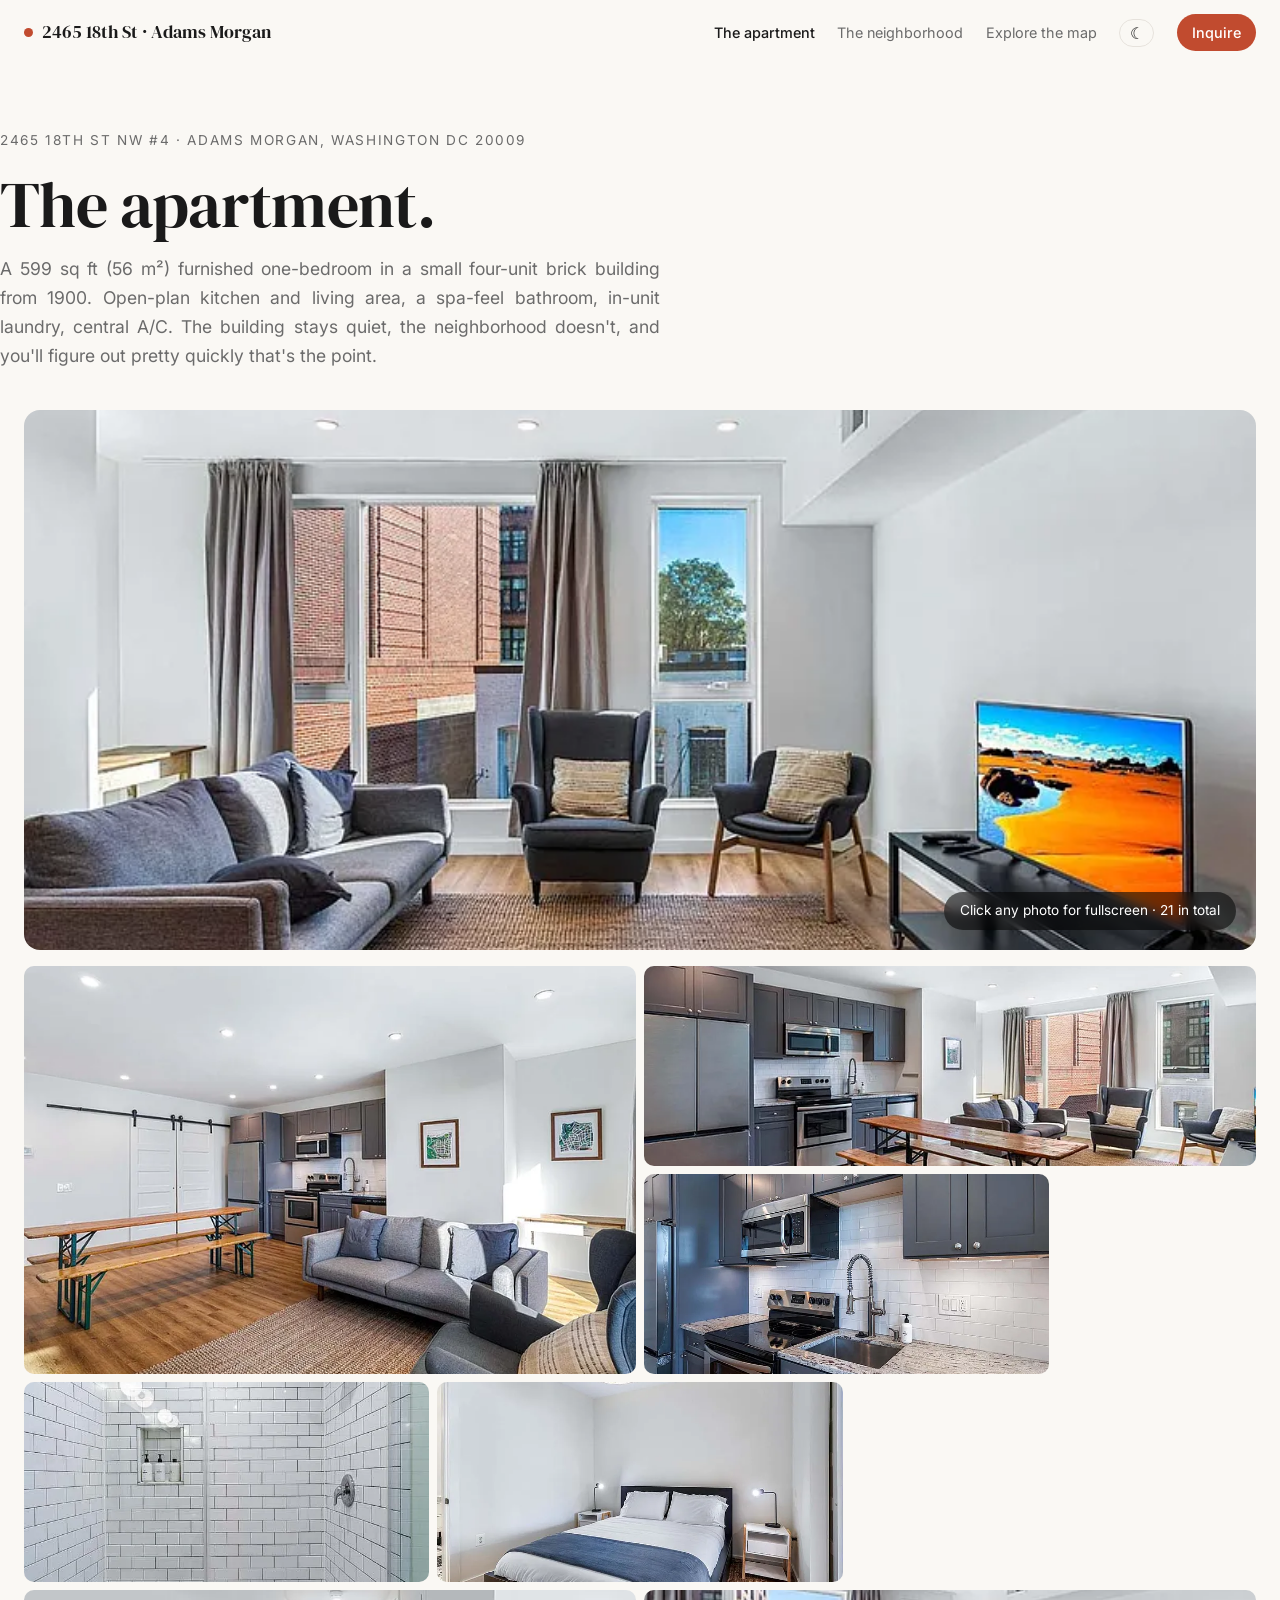
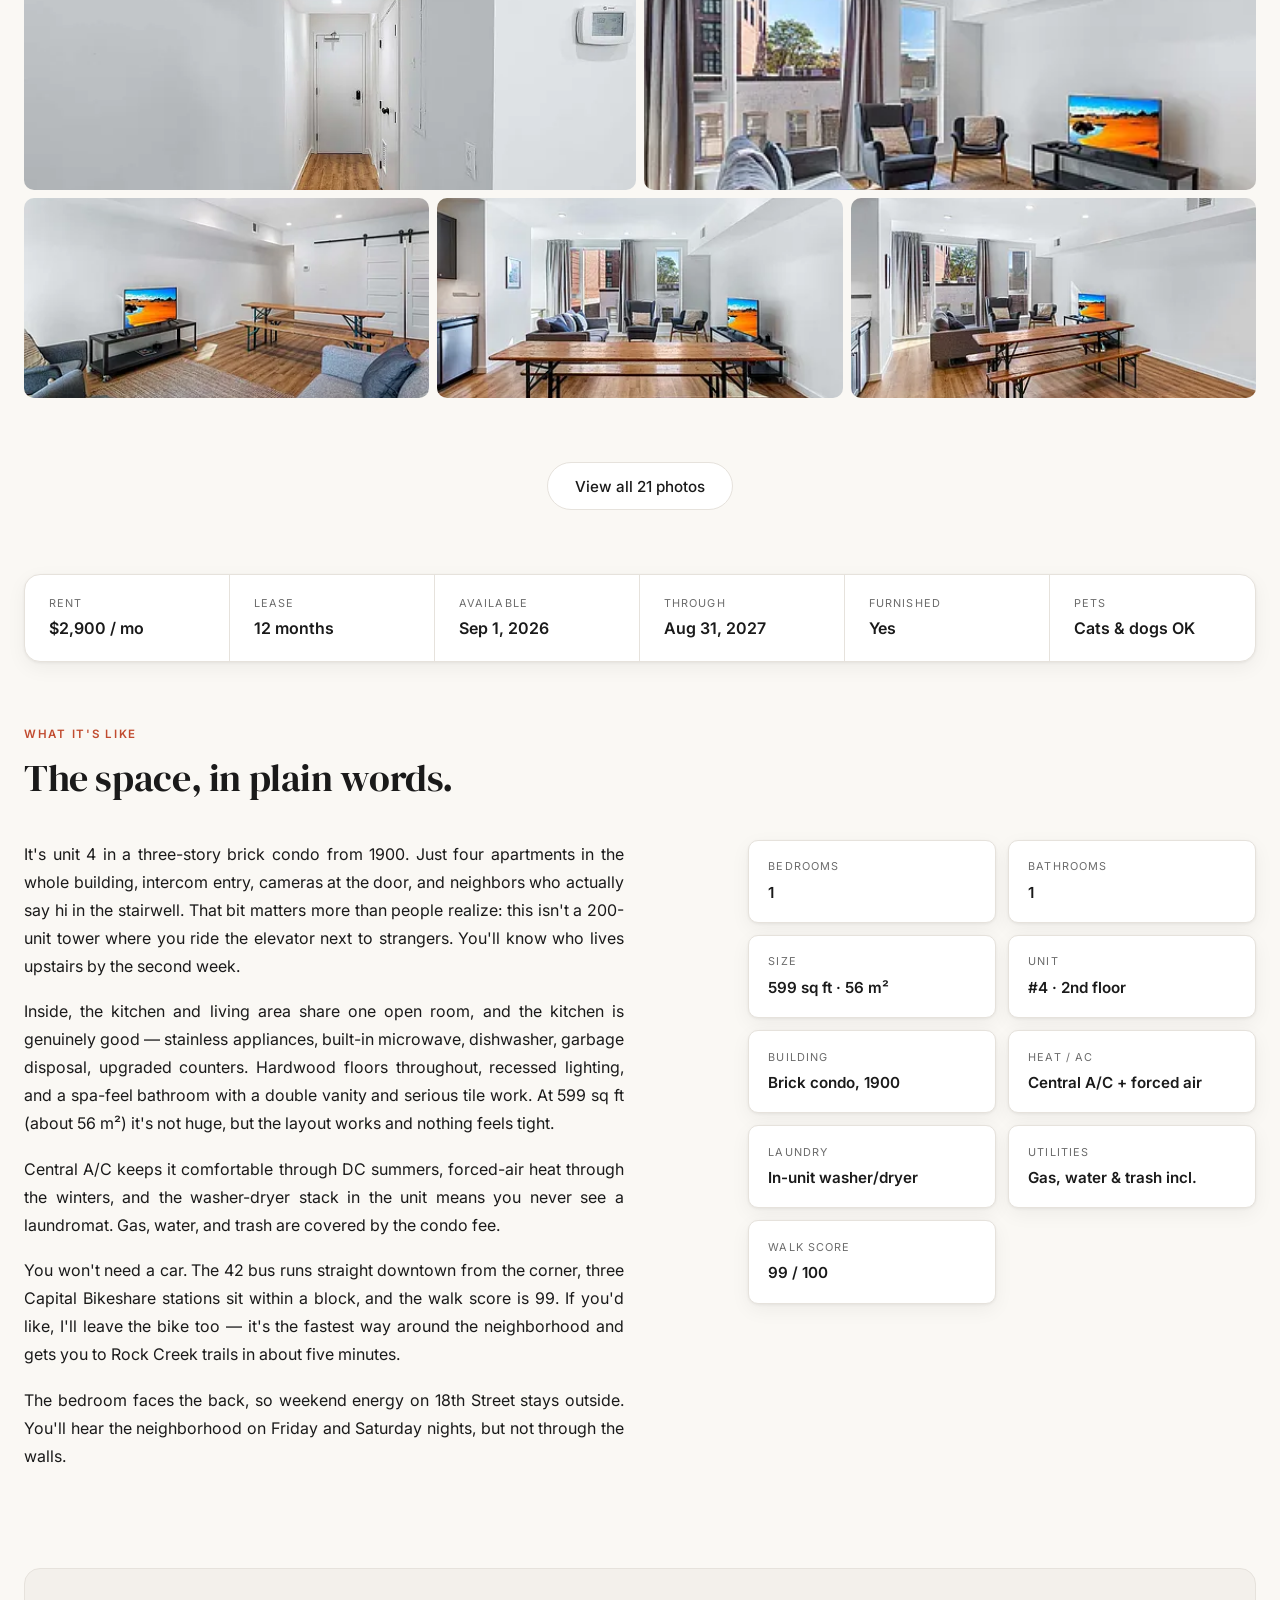
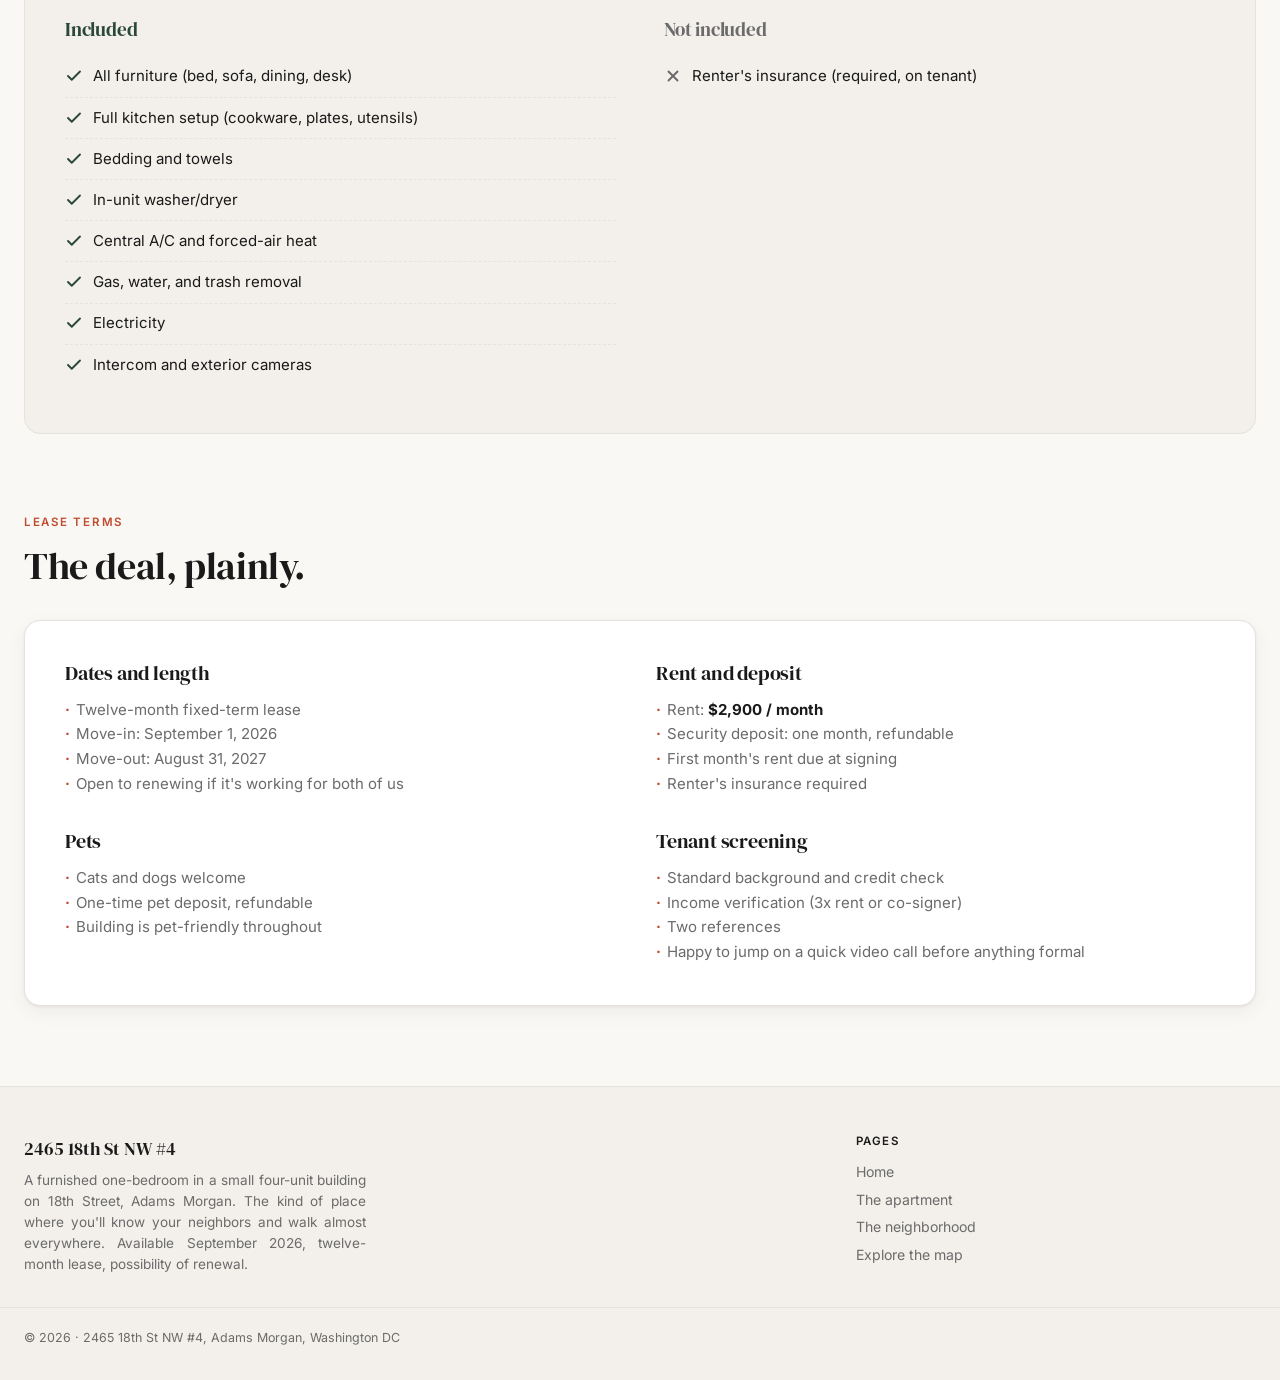
==== apartment.html @ c311c0af "update gent" ====
<!DOCTYPE html>
<html lang="en" data-theme="light">
<head>
<meta charset="utf-8" />
<meta name="viewport" content="width=device-width, initial-scale=1" />
<title>The apartment · 2465 18th St NW #4 · Adams Morgan</title>
<meta name="description" content="Furnished one-bedroom in a small four-unit building from 1900 in Adams Morgan, DC. 599 sq ft, central A/C, in-unit washer/dryer, cats and dogs OK. Available September 2026." />

<meta property="og:title" content="The apartment · 2465 18th St NW #4" />
<meta property="og:description" content="A furnished one-bedroom in a small four-unit building. The kind of place where you'll know your neighbors." />
<meta property="og:type" content="website" />
<meta property="og:image" content="Images/12571b062bb1b039ca33b65e3913a3fb-cc_ft_768.webp" />

<link rel="icon" type="image/svg+xml" href="data:image/svg+xml,%3Csvg xmlns='http://www.w3.org/2000/svg' viewBox='0 0 32 32'%3E%3Crect width='32' height='32' rx='6' fill='%23c14b2f'/%3E%3Ctext x='16' y='23' font-size='13' font-weight='700' fill='white' text-anchor='middle' font-family='Georgia%2C serif'%3E18%3C/text%3E%3C/svg%3E" />

<script>(function(){const t=localStorage.getItem('theme')||'light';document.documentElement.setAttribute('data-theme',t);})();</script>

<link rel="preconnect" href="https://fonts.googleapis.com" />
<link rel="preconnect" href="https://fonts.gstatic.com" crossorigin />
<link rel="stylesheet" href="https://fonts.googleapis.com/css2?family=DM+Serif+Display:ital@0;1&family=Inter:wght@400;500;600&display=swap" />
<link rel="stylesheet" href="assets/styles.css" />

<style>
.page-hero { padding: 4rem 0 2.5rem; }
.page-hero h1 { max-width: 18ch; margin-bottom: 1rem; }
.page-hero .meta { color: var(--muted); font-size: .85rem; text-transform: uppercase; letter-spacing: .12em; margin-bottom: 1.25rem; }

/* Big primary photo */
.hero-photo {
  position: relative; height: clamp(380px, 60vh, 640px);
  border-radius: var(--radius-lg); overflow: hidden;
  margin-bottom: 1rem; cursor: pointer; background: var(--bg2);
}
.hero-photo img { width: 100%; height: 100%; object-fit: cover; }
.hero-photo .label {
  position: absolute; bottom: 1.25rem; right: 1.25rem;
  background: rgba(0,0,0,.55); color: white;
  padding: .55rem 1rem; border-radius: 999px; font-size: .85rem; backdrop-filter: blur(6px);
}

/* Gallery grid */
.gallery {
  display: grid; grid-template-columns: repeat(6, 1fr); grid-auto-rows: 200px;
  gap: 8px; margin-bottom: 4rem;
}
.gallery .tile { overflow: hidden; cursor: pointer; background: var(--bg2); border-radius: var(--radius); }
.gallery .tile img { width: 100%; height: 100%; object-fit: cover; transition: transform .4s; }
.gallery .tile:hover img { transform: scale(1.05); }
.gallery .tile.span-2 { grid-column: span 2; }
.gallery .tile.span-3 { grid-column: span 3; }
.gallery .tile.span-rows-2 { grid-row: span 2; }
.gallery-cta {
  text-align: center; margin-top: 1rem;
}

/* Quick facts strip */
.facts-strip {
  display: grid; grid-template-columns: repeat(6, 1fr);
  background: var(--card); border: 1px solid var(--line);
  border-radius: var(--radius-lg); overflow: hidden;
  margin-bottom: 4rem; box-shadow: var(--shadow);
}
.facts-strip .fact { padding: 1.25rem 1.5rem; border-right: 1px solid var(--line); }
.facts-strip .fact:last-child { border-right: none; }
.facts-strip .k { font-size: .68rem; text-transform: uppercase; letter-spacing: .1em; color: var(--muted); margin-bottom: .25rem; }
.facts-strip .v { font-weight: 600; font-size: 1rem; }

/* About section: 2-col */
.about-grid {
  display: grid; grid-template-columns: 1.3fr 1fr; gap: 4rem;
  margin-bottom: 5rem;
}
.about-grid .prose p { margin-bottom: 1.1rem; max-width: 60ch; line-height: 1.75; font-size: 1rem; }
.about-grid h2 { margin-bottom: 1.5rem; }

/* Features */
.features {
  display: grid; grid-template-columns: 1fr 1fr; gap: .75rem;
  align-content: start;
}
.feature-card {
  background: var(--card); border: 1px solid var(--line);
  border-radius: var(--radius); padding: 1.1rem 1.2rem; box-shadow: var(--shadow);
}
.feature-card.wide { grid-column: span 2; }
.feature-card .label { font-size: .68rem; text-transform: uppercase; letter-spacing: .1em; color: var(--muted); margin-bottom: .35rem; }
.feature-card .value { font-weight: 600; font-size: .95rem; }

/* Included list */
.included-grid {
  display: grid; grid-template-columns: 1fr 1fr; gap: 3rem;
  background: var(--bg2); padding: 3rem 2.5rem;
  border-radius: var(--radius-lg); margin-bottom: 5rem;
  border: 1px solid var(--line);
}
.included-grid h3 { margin-bottom: 1rem; font-size: 1.2rem; }
.included-grid ul { list-style: none; }
.included-grid li {
  padding: .55rem 0; font-size: .94rem; line-height: 1.5;
  display: flex; gap: .65rem; align-items: flex-start;
  border-bottom: 1px dashed var(--line);
}
.included-grid li:last-child { border-bottom: none; }
.included-grid li .check, .included-grid li .x {
  flex-shrink: 0; width: 18px; height: 18px; margin-top: 2px;
}
.included-grid .check { color: var(--secondary); }
.included-grid .x { color: var(--muted); }

/* Lease box */
.lease-box {
  background: var(--card); border: 1px solid var(--line);
  border-radius: var(--radius-lg); padding: 2.5rem;
  display: grid; grid-template-columns: 1fr 1fr; gap: 2rem;
  margin-bottom: 5rem;
  box-shadow: var(--shadow);
}
.lease-box .col h3 { margin-bottom: .75rem; }
.lease-box .col ul { list-style: none; font-size: .94rem; line-height: 1.65; color: var(--muted); }
.lease-box .col ul li::before { content: "·"; color: var(--primary); padding-right: .4rem; font-weight: bold; }

/* Final CTA */
.contact-card {
  background: var(--primary-soft); border-radius: var(--radius-lg); padding: 2.5rem;
  display: grid; grid-template-columns: 1fr auto; gap: 2rem; align-items: center;
  border: 1px solid rgba(193,75,47,.15);
  margin-bottom: 4rem;
}
.contact-card h3 { font-size: 1.15rem; margin-bottom: .35rem; }
.contact-card p { color: var(--muted); font-size: .95rem; max-width: 50ch; }

@media (max-width: 900px) {
  .gallery { grid-template-columns: repeat(2, 1fr); grid-auto-rows: 160px; }
  .gallery .tile.span-2, .gallery .tile.span-3 { grid-column: span 1; }
  .gallery .tile.span-rows-2 { grid-row: span 1; }
  .facts-strip { grid-template-columns: 1fr 1fr 1fr; }
  .about-grid { grid-template-columns: 1fr; gap: 2rem; }
  .included-grid { grid-template-columns: 1fr; gap: 1.5rem; padding: 2rem 1.5rem; }
  .lease-box { grid-template-columns: 1fr; padding: 1.75rem; }
  .contact-card { grid-template-columns: 1fr; }
}
@media (max-width: 540px) {
  .facts-strip { grid-template-columns: 1fr 1fr; }
  .features { grid-template-columns: 1fr; }
}
</style>
</head>
<body>

<div data-partial="nav"></div>

<section class="container page-hero fade-in">
  <div class="meta">2465 18th St NW #4 · Adams Morgan, Washington DC 20009</div>
  <h1>The apartment.</h1>
  <p class="lede">A 599 sq ft (56 m²) furnished one-bedroom in a small four-unit brick building from 1900. Open-plan kitchen and living area, a spa-feel bathroom, in-unit laundry, central A/C. The building stays quiet, the neighborhood doesn't, and you'll figure out pretty quickly that's the point.</p>
</section>

<!-- Hero photo + gallery -->
<div class="container">
  <div class="hero-photo" onclick="openLightbox(0)">
    <img src="Images/12571b062bb1b039ca33b65e3913a3fb-cc_ft_768.webp" alt="Apartment hero photo" />
    <div class="label">Click any photo for fullscreen · 21 in total</div>
  </div>
  <div class="gallery" id="gallery"></div>
  <div class="gallery-cta">
    <button class="btn btn-ghost" onclick="openLightbox(0)">View all 21 photos</button>
  </div>
</div>

<!-- Quick facts -->
<div class="container" style="margin-top: 4rem;">
  <div class="facts-strip fade-in stagger" id="facts-strip"></div>
</div>

<!-- About + Features -->
<div class="container">
  <div class="eyebrow">What it's like</div>
  <h2>The space, in plain words.</h2>
  <div class="about-grid" style="margin-top: 2.5rem;">
    <div class="prose">
      <p>It's unit 4 in a three-story brick condo from 1900. Just four apartments in the whole building, intercom entry, cameras at the door, and neighbors who actually say hi in the stairwell. That bit matters more than people realize: this isn't a 200-unit tower where you ride the elevator next to strangers. You'll know who lives upstairs by the second week.</p>
      <p>Inside, the kitchen and living area share one open room, and the kitchen is genuinely good — stainless appliances, built-in microwave, dishwasher, garbage disposal, upgraded counters. Hardwood floors throughout, recessed lighting, and a spa-feel bathroom with a double vanity and serious tile work. At 599 sq ft (about 56 m²) it's not huge, but the layout works and nothing feels tight.</p>
      <p>Central A/C keeps it comfortable through DC summers, forced-air heat through the winters, and the washer-dryer stack in the unit means you never see a laundromat. Gas, water, and trash are covered by the condo fee.</p>
      <p>You won't need a car. The 42 bus runs straight downtown from the corner, three Capital Bikeshare stations sit within a block, and the walk score is 99. If you'd like, I'll leave the bike too — it's the fastest way around the neighborhood and gets you to Rock Creek trails in about five minutes.</p>
      <p>The bedroom faces the back, so weekend energy on 18th Street stays outside. You'll hear the neighborhood on Friday and Saturday nights, but not through the walls.</p>
    </div>
    <div class="features fade-in stagger" id="features"></div>
  </div>
</div>

<!-- What's included / not -->
<div class="container">
  <div class="included-grid">
    <div>
      <h3 style="color: var(--secondary);">Included</h3>
      <ul id="included-list"></ul>
    </div>
    <div>
      <h3 style="color: var(--muted);">Not included</h3>
      <ul id="not-included-list"></ul>
    </div>
  </div>
</div>

<!-- Lease terms -->
<div class="container">
  <div class="eyebrow">Lease terms</div>
  <h2>The deal, plainly.</h2>
  <div class="lease-box" style="margin-top: 2rem;">
    <div class="col">
      <h3>Dates and length</h3>
      <ul>
        <li>Twelve-month fixed-term lease</li>
        <li>Move-in: September 1, 2026</li>
        <li>Move-out: August 31, 2027</li>
        <li>Open to renewing if it's working for both of us</li>
      </ul>
    </div>
    <div class="col">
      <h3>Rent and deposit</h3>
      <ul>
        <li>Rent: <strong style="color: var(--ink);">$2,900 / month</strong></li>
        <li>Security deposit: one month, refundable</li>
        <li>First month's rent due at signing</li>
        <li>Renter's insurance required</li>
      </ul>
    </div>
    <div class="col">
      <h3>Pets</h3>
      <ul>
        <li>Cats and dogs welcome</li>
        <li>One-time pet deposit, refundable</li>
        <li>Building is pet-friendly throughout</li>
      </ul>
    </div>
    <div class="col">
      <h3>Tenant screening</h3>
      <ul>
        <li>Standard background and credit check</li>
        <li>Income verification (3x rent or co-signer)</li>
        <li>Two references</li>
        <li>Happy to jump on a quick video call before anything formal</li>
      </ul>
    </div>
  </div>
</div>

<div data-partial="footer"></div>

<!-- Lightbox -->
<div class="lightbox" id="lightbox">
  <button class="lb-close" onclick="closeLightbox()">&times;</button>
  <button class="lb-arrow lb-prev" onclick="navLightbox(-1)">&#8249;</button>
  <img id="lightbox-img" src="" alt="" />
  <button class="lb-arrow lb-next" onclick="navLightbox(1)">&#8250;</button>
  <div class="lb-count" id="lb-count"></div>
</div>

<script src="assets/icons.js"></script>
<script src="assets/partials.js"></script>
<script src="assets/shared.js"></script>
<script>
const PHOTOS = [
  "Images/12571b062bb1b039ca33b65e3913a3fb-cc_ft_768.webp",
  "Images/846bae773e2d0b55d5f4ed4428f75b08-cc_ft_768.webp",
  "Images/16c34412194bc4dcdb3fa124f33c56f5-cc_ft_768.webp",
  "Images/fec92ece7c3ededd27c346a2430ad92d-cc_ft_768.webp",
  "Images/e02123ef704a3381e3cc24ff428959be-cc_ft_768.webp",
  "Images/c9404eb434c1e056fbeba8cedf2a7c16-cc_ft_768.webp",
  "Images/97585aec3f6b0b3d6c8318d6f4f61daf-cc_ft_768.webp",
  "Images/c55f99c0e1d59f05470b37112060eb0a-cc_ft_384.webp",
  "Images/e22f6e3d6828065a8ed78bdddd9303cd-cc_ft_384.webp",
  "Images/5a2f587edd5513b509be33a6f56e9050-cc_ft_384.webp",
  "Images/73ac34a714adabee8d64c0d64322899e-cc_ft_384.webp",
  "Images/5dab36ec01a2ab9c8c02b5480627dbf0-cc_ft_384.webp",
  "Images/8b810ad2c81784d1c98fadccad036a00-cc_ft_384.webp",
  "Images/f75c0b578fd45d189bf68b99d5d257eb-cc_ft_384.webp",
  "Images/7c26cb5ce9332a7bdbbddcebe9501d7c-cc_ft_384.webp",
  "Images/03f76348e89180ad9b8a39001416c524-cc_ft_384.webp",
  "Images/7cf094276add6966add935ca1ecbfd1a-cc_ft_384.webp",
  "Images/474b114831784b37651a1fd519212a41-cc_ft_384.webp",
  "Images/425ea9de704bcddc704242edc1df539d-cc_ft_384.webp",
  "Images/c506424bd50142347b9bac4879e1ca61-cc_ft_384.webp",
  "Images/f09291a68ff413f6bef0f35bb33e1aa5-cc_ft_384.webp",
];

// Build gallery: 6-col grid showing photos 1..n with mixed spans for visual rhythm
(function() {
  const g = document.getElementById('gallery');
  // Show photos 1..10 in the grid (skip 0, that's the hero photo above)
  const subset = PHOTOS.slice(1, 11);
  // Custom spans pattern for variety
  const spans = ['span-3 span-rows-2', 'span-3', 'span-2', 'span-2', 'span-2', 'span-3', 'span-3', 'span-2', 'span-2', 'span-2'];
  subset.forEach((src, i) => {
    const tile = document.createElement('div');
    tile.className = 'tile ' + spans[i];
    tile.innerHTML = `<img loading="lazy" src="${src}" alt="Apartment photo ${i+2}" />`;
    tile.addEventListener('click', () => openLightbox(i + 1));
    g.appendChild(tile);
  });
})();

// Quick facts strip
(function() {
  const facts = [
    { k: 'Rent', v: '$2,900 / mo' },
    { k: 'Lease', v: '12 months' },
    { k: 'Available', v: 'Sep 1, 2026' },
    { k: 'Through', v: 'Aug 31, 2027' },
    { k: 'Furnished', v: 'Yes' },
    { k: 'Pets', v: 'Cats & dogs OK' },
  ];
  document.getElementById('facts-strip').innerHTML = facts.map(f =>
    `<div class="fact"><div class="k">${f.k}</div><div class="v">${f.v}</div></div>`
  ).join('');
})();

// Features
(function() {
  const features = [
    { label: 'Bedrooms',   value: '1' },
    { label: 'Bathrooms',  value: '1' },
    { label: 'Size',       value: '599 sq ft · 56 m²' },
    { label: 'Unit',       value: '#4 · 2nd floor' },
    { label: 'Building',   value: 'Brick condo, 1900' },
    { label: 'Heat / AC',  value: 'Central A/C + forced air' },
    { label: 'Laundry',    value: 'In-unit washer/dryer' },
    { label: 'Utilities',  value: 'Gas, water & trash incl.' },
    { label: 'Walk score', value: '99 / 100' },
  ];
  document.getElementById('features').innerHTML = features.map(f =>
    `<div class="feature-card"><div class="label">${f.label}</div><div class="value">${f.value}</div></div>`
  ).join('');
})();

// Included / not included
(function() {
  const check = '<svg class="check" viewBox="0 0 24 24" fill="none" stroke="currentColor" stroke-width="2.5" stroke-linecap="round" stroke-linejoin="round"><polyline points="20 6 9 17 4 12"></polyline></svg>';
  const xmark = '<svg class="x" viewBox="0 0 24 24" fill="none" stroke="currentColor" stroke-width="2.5" stroke-linecap="round" stroke-linejoin="round"><line x1="18" y1="6" x2="6" y2="18"></line><line x1="6" y1="6" x2="18" y2="18"></line></svg>';
  const incl = [
    'All furniture (bed, sofa, dining, desk)',
    'Full kitchen setup (cookware, plates, utensils)',
    'Bedding and towels',
    'In-unit washer/dryer',
    'Central A/C and forced-air heat',
    'Gas, water, and trash removal',
    'Electricity',
    'Intercom and exterior cameras',
  ];
  const notIncl = [
    'Renter\'s insurance (required, on tenant)',
  ];
  document.getElementById('included-list').innerHTML = incl.map(t => `<li>${check}<span>${t}</span></li>`).join('');
  document.getElementById('not-included-list').innerHTML = notIncl.map(t => `<li>${xmark}<span>${t}</span></li>`).join('');
})();

// Lightbox
let lbIdx = 0;
function openLightbox(i) {
  lbIdx = i;
  document.getElementById('lightbox-img').src = PHOTOS[i];
  document.getElementById('lb-count').textContent = `${i+1} / ${PHOTOS.length}`;
  document.getElementById('lightbox').classList.add('open');
  document.body.style.overflow = 'hidden';
}
function closeLightbox() {
  document.getElementById('lightbox').classList.remove('open');
  document.body.style.overflow = '';
}
function navLightbox(d) {
  lbIdx = (lbIdx + d + PHOTOS.length) % PHOTOS.length;
  document.getElementById('lightbox-img').src = PHOTOS[lbIdx];
  document.getElementById('lb-count').textContent = `${lbIdx+1} / ${PHOTOS.length}`;
}
document.addEventListener('keydown', e => {
  if (!document.getElementById('lightbox').classList.contains('open')) return;
  if (e.key === 'Escape') closeLightbox();
  if (e.key === 'ArrowLeft') navLightbox(-1);
  if (e.key === 'ArrowRight') navLightbox(1);
});
</script>
</body>
</html>
---- assets/styles.css ----
/* ══════════════════════════════════════════════════════
   Adams Morgan apartment site — shared design system
   ══════════════════════════════════════════════════════ */

/* ── Design tokens ────────────────────────────────── */
:root {
  --bg:      #faf8f4;
  --bg2:     #f3f0eb;
  --bg3:     #ebe6df;
  --ink:     #1a1a1a;
  --muted:   #6b6b6b;
  --line:    #e6e2dc;
  --primary: #c14b2f;
  --primary-soft: #f7ece8;
  --secondary: #2a4835;
  --secondary-soft: #e6ede9;
  --card:    #ffffff;
  --card-2:  #fcfaf7;
  --maxw:    1280px;
  --serif:   'DM Serif Display', Georgia, serif;
  --sans:    'Inter', -apple-system, BlinkMacSystemFont, 'Segoe UI', sans-serif;
  --radius:  10px;
  --radius-lg: 16px;
  --shadow:  0 1px 3px rgba(0,0,0,.06), 0 6px 20px rgba(0,0,0,.05);
  --shadow-lg: 0 4px 12px rgba(0,0,0,.08), 0 20px 48px rgba(0,0,0,.08);
}
[data-theme="dark"] {
  --bg:      #111111;
  --bg2:     #1a1a1a;
  --bg3:     #222222;
  --ink:     #f0ede8;
  --muted:   #8a8680;
  --line:    #2c2c2c;
  --primary: #e06040;
  --primary-soft: #2a1612;
  --secondary: #4a8260;
  --secondary-soft: #1a2e22;
  --card:    #1e1e1e;
  --card-2:  #181818;
}

/* ── Reset ─────────────────────────────────────────── */
*, *::before, *::after { box-sizing: border-box; margin: 0; padding: 0; }
html { scroll-behavior: smooth; }
body {
  font-family: var(--sans); background: var(--bg); color: var(--ink);
  line-height: 1.55; -webkit-font-smoothing: antialiased;
  transition: background .25s, color .25s;
}
a { color: var(--primary); text-decoration: none; }
a:hover { text-decoration: underline; }
img { display: block; max-width: 100%; }
button { font-family: inherit; }

/* ── Typography ────────────────────────────────────── */
h1, h2, h3, h4 { font-family: var(--serif); font-weight: 400; letter-spacing: -.01em; line-height: 1.1; }
h1 { font-size: clamp(2.4rem, 5vw, 4.2rem); line-height: 1.04; }
h2 { font-size: clamp(1.8rem, 3vw, 2.6rem); }
h3 { font-size: 1.25rem; line-height: 1.25; }
.eyebrow {
  font-size: .72rem; font-weight: 600; text-transform: uppercase;
  letter-spacing: .15em; color: var(--primary); margin-bottom: .85rem;
}
.lede { font-size: 1.1rem; color: var(--muted); line-height: 1.65; max-width: 60ch; }

/* ── Layout ────────────────────────────────────────── */
.container { max-width: var(--maxw); margin: 0 auto; padding: 0 1.5rem; }
.section-pad { padding: 5rem 0; }
.section-pad-sm { padding: 3.5rem 0; }
.divider { height: 1px; background: var(--line); }

/* ── Sticky nav ────────────────────────────────────── */
#nav {
  position: sticky; top: 0; z-index: 200;
  background: transparent; border-bottom: 1px solid transparent;
  transition: background .3s, border-color .3s, backdrop-filter .3s;
}
#nav.scrolled, #nav.solid {
  background: rgba(250,248,244,0.94); backdrop-filter: blur(10px);
  border-bottom-color: var(--line);
}
[data-theme="dark"] #nav.scrolled,
[data-theme="dark"] #nav.solid { background: rgba(17,17,17,0.94); }
.nav-inner {
  display: flex; justify-content: space-between; align-items: center;
  max-width: var(--maxw); margin: 0 auto; padding: .9rem 1.5rem;
}
.nav-brand {
  font-family: var(--serif); font-size: 1.1rem;
  display: flex; align-items: center; gap: .55rem; color: var(--ink);
}
.nav-brand:hover { text-decoration: none; }
.nav-brand .dot {
  width: 9px; height: 9px; border-radius: 50%; background: var(--primary);
  display: inline-block; flex-shrink: 0;
}
.nav-links { display: flex; align-items: center; gap: 1.4rem; }
.nav-links a { color: var(--muted); font-size: .9rem; transition: color .15s; }
.nav-links a:hover, .nav-links a.active { color: var(--ink); text-decoration: none; }
.nav-links a.active { font-weight: 500; }
.nav-cta {
  background: var(--primary); color: white !important;
  padding: .45rem .95rem; border-radius: 999px; font-size: .88rem; font-weight: 500;
  transition: background .15s;
}
.nav-cta:hover { background: #a83d24; text-decoration: none !important; }
#dm-toggle {
  background: none; border: 1px solid var(--line); border-radius: 999px;
  padding: .3rem .6rem; cursor: pointer; font-size: 1rem; color: var(--ink);
  transition: border-color .2s; line-height: 1;
}
#dm-toggle:hover { border-color: var(--primary); }
#mobile-menu-btn {
  display: none; background: none; border: 1px solid var(--line); border-radius: 6px;
  padding: .35rem .55rem; cursor: pointer; color: var(--ink);
}

@media (max-width: 760px) {
  .nav-links a:not(.nav-cta) { display: none; }
  .nav-links a.nav-cta { padding: .35rem .8rem; font-size: .82rem; }
}

/* ── Footer ────────────────────────────────────────── */
footer {
  padding: 3rem 0 2rem; border-top: 1px solid var(--line);
  color: var(--muted); font-size: .85rem;
  background: var(--bg2);
}
.footer-grid {
  display: grid; grid-template-columns: 2fr 1fr; gap: 2rem;
  max-width: var(--maxw); margin: 0 auto; padding: 0 1.5rem 2rem;
}
.footer-brand { font-family: var(--serif); font-size: 1.15rem; color: var(--ink); margin-bottom: .4rem; }
.footer-grid h4 { font-family: var(--sans); font-size: .72rem; font-weight: 600; text-transform: uppercase; letter-spacing: .1em; color: var(--ink); margin-bottom: .85rem; }
.footer-grid ul { list-style: none; }
.footer-grid li { margin-bottom: .35rem; font-size: .88rem; }
.footer-grid a { color: var(--muted); }
.footer-grid a:hover { color: var(--primary); }
.footer-bottom {
  max-width: var(--maxw); margin: 0 auto; padding: 1.25rem 1.5rem 0;
  border-top: 1px solid var(--line); text-align: center; font-size: .78rem;
}
@media (max-width: 700px) {
  .footer-grid { grid-template-columns: 1fr; gap: 1.5rem; }
}

/* ── Buttons ───────────────────────────────────────── */
.btn {
  display: inline-flex; align-items: center; gap: .5rem;
  padding: .85rem 1.7rem; border-radius: 999px;
  font-weight: 500; font-size: .95rem;
  border: 1px solid transparent; cursor: pointer; transition: all .15s;
  font-family: var(--sans); text-decoration: none;
}
.btn-primary { background: var(--primary); color: white !important; }
.btn-primary:hover { background: #a83d24; text-decoration: none; }
.btn-ghost {
  background: var(--card); color: var(--ink) !important;
  border-color: var(--line);
}
.btn-ghost:hover { border-color: var(--primary); text-decoration: none; }
.btn-dark {
  background: var(--ink); color: var(--bg) !important;
}
.btn-dark:hover { background: #333; text-decoration: none; }

/* ── Cards ─────────────────────────────────────────── */
.card {
  background: var(--card); border: 1px solid var(--line);
  border-radius: var(--radius); padding: 1.5rem; box-shadow: var(--shadow);
}

/* ── Justified body copy (paragraphs only; UI elements stay left-aligned) ── */
p, blockquote, .lede, .intro-prose p, .narrative-cols p, .history p, .life-callout li, .explore-cta p {
  text-align: justify; hyphens: auto;
}
/* Don't justify short/UI text */
.eyebrow, .meta, .num, .lbl, .label, .stat, .hero-stat,
.theme .place, .quick-stat, .source-link, .img-hint,
.cat-badge, .signoff, .footer-bottom, .footer-grid,
.contact-card, .nav-links, .hero-cta-row,
.btn, button, nav, .nav, .arrow, .pcm-name, .pcm-sub, .pcm-dist, .pcm-meta, .pcm-addr,
.preset-btn, .filter-pill, .big-toggle,
table, td, th { text-align: start; hyphens: manual; }

/* ── Page entry animations ─────────────────────────── */
.fade-in { opacity: 0; transform: translateY(24px); transition: opacity .7s cubic-bezier(.2,.8,.2,1), transform .7s cubic-bezier(.2,.8,.2,1); }
.fade-in.visible { opacity: 1; transform: translateY(0); }
/* Stagger: when a parent grid is visible, its children animate in sequence */
.fade-in.stagger > * { opacity: 0; transform: translateY(20px); transition: opacity .55s cubic-bezier(.2,.8,.2,1), transform .55s cubic-bezier(.2,.8,.2,1); }
.fade-in.visible.stagger > * { opacity: 1; transform: translateY(0); }
.fade-in.visible.stagger > *:nth-child(1) { transition-delay: .05s; }
.fade-in.visible.stagger > *:nth-child(2) { transition-delay: .12s; }
.fade-in.visible.stagger > *:nth-child(3) { transition-delay: .19s; }
.fade-in.visible.stagger > *:nth-child(4) { transition-delay: .26s; }
.fade-in.visible.stagger > *:nth-child(5) { transition-delay: .33s; }
.fade-in.visible.stagger > *:nth-child(6) { transition-delay: .40s; }
.fade-in.visible.stagger > *:nth-child(7) { transition-delay: .47s; }
.fade-in.visible.stagger > *:nth-child(8) { transition-delay: .54s; }
@media (prefers-reduced-motion: reduce) {
  .fade-in, .fade-in.stagger > * { opacity: 1; transform: none; transition: none; }
}

/* ── Reading progress bar (top of viewport) ───────── */
.read-progress {
  position: fixed; top: 0; left: 0; right: 0;
  height: 3px; z-index: 1500;
  background: transparent; pointer-events: none;
}
.read-progress > div {
  height: 100%; width: 0;
  background: linear-gradient(90deg, var(--primary), #d97706);
  transition: width .12s linear;
}

/* ── Refined nav scrolled state ───────────────────── */
#nav { transition: background .3s ease, box-shadow .3s ease, backdrop-filter .3s ease; }
#nav.scrolled {
  background: rgba(244, 240, 232, .85);
  backdrop-filter: blur(10px); -webkit-backdrop-filter: blur(10px);
  box-shadow: 0 1px 0 rgba(0,0,0,.05);
}
[data-theme="dark"] #nav.scrolled { background: rgba(20,20,20,.85); }

/* ── Universal smooth link/button transitions ───── */
a, button, .btn, .theme, .chart-card, .place-card-mini { transition: all .25s cubic-bezier(.2,.8,.2,1); }

/* ── Photo tile ken-burns hover ─────────────────── */
.tile, .neighborhood-photos .tile { overflow: hidden; }
.tile img { transition: transform .9s cubic-bezier(.2,.8,.2,1), filter .4s ease; }
.tile:hover img { transform: scale(1.06); filter: brightness(1.04); }

/* ── Stat counter shimmer when entering view ────── */
.count-up { font-variant-numeric: tabular-nums; }

/* ── Lightbox ──────────────────────────────────────── */
.lightbox {
  display: none; position: fixed; inset: 0;
  background: rgba(0,0,0,.94); z-index: 1000;
  align-items: center; justify-content: center;
}
.lightbox.open { display: flex; }
.lightbox img { max-width: 92vw; max-height: 88vh; object-fit: contain; border-radius: 4px; }
.lb-close { position: absolute; top: 1.25rem; right: 1.5rem; color: white; font-size: 2rem; cursor: pointer; background: none; border: none; line-height: 1; }
.lb-arrow { position: absolute; top: 50%; transform: translateY(-50%); color: rgba(255,255,255,.7); font-size: 2.5rem; cursor: pointer; padding: 1rem; background: none; border: none; user-select: none; }
.lb-arrow:hover { color: white; }
.lb-prev { left: 0.5rem; }
.lb-next { right: 0.5rem; }
.lb-count { position: absolute; bottom: 1.5rem; left: 50%; transform: translateX(-50%); color: rgba(255,255,255,.6); font-size: .85rem; }

/* ── Category badges ───────────────────────────────── */
.cat-badge {
  display: inline-flex; align-items: center; gap: .35rem;
  padding: .22rem .6rem; border-radius: 999px;
  font-size: .68rem; font-weight: 600; text-transform: uppercase;
  letter-spacing: .07em; color: white;
}
.cat-badge svg { width: 12px; height: 12px; flex-shrink: 0; }

/* ── Print ─────────────────────────────────────────── */
@media print {
  #nav, .lightbox, #dm-toggle, footer { display: none !important; }
  body { font-size: 11pt; }
  .section-pad { padding: 1rem 0; }
}
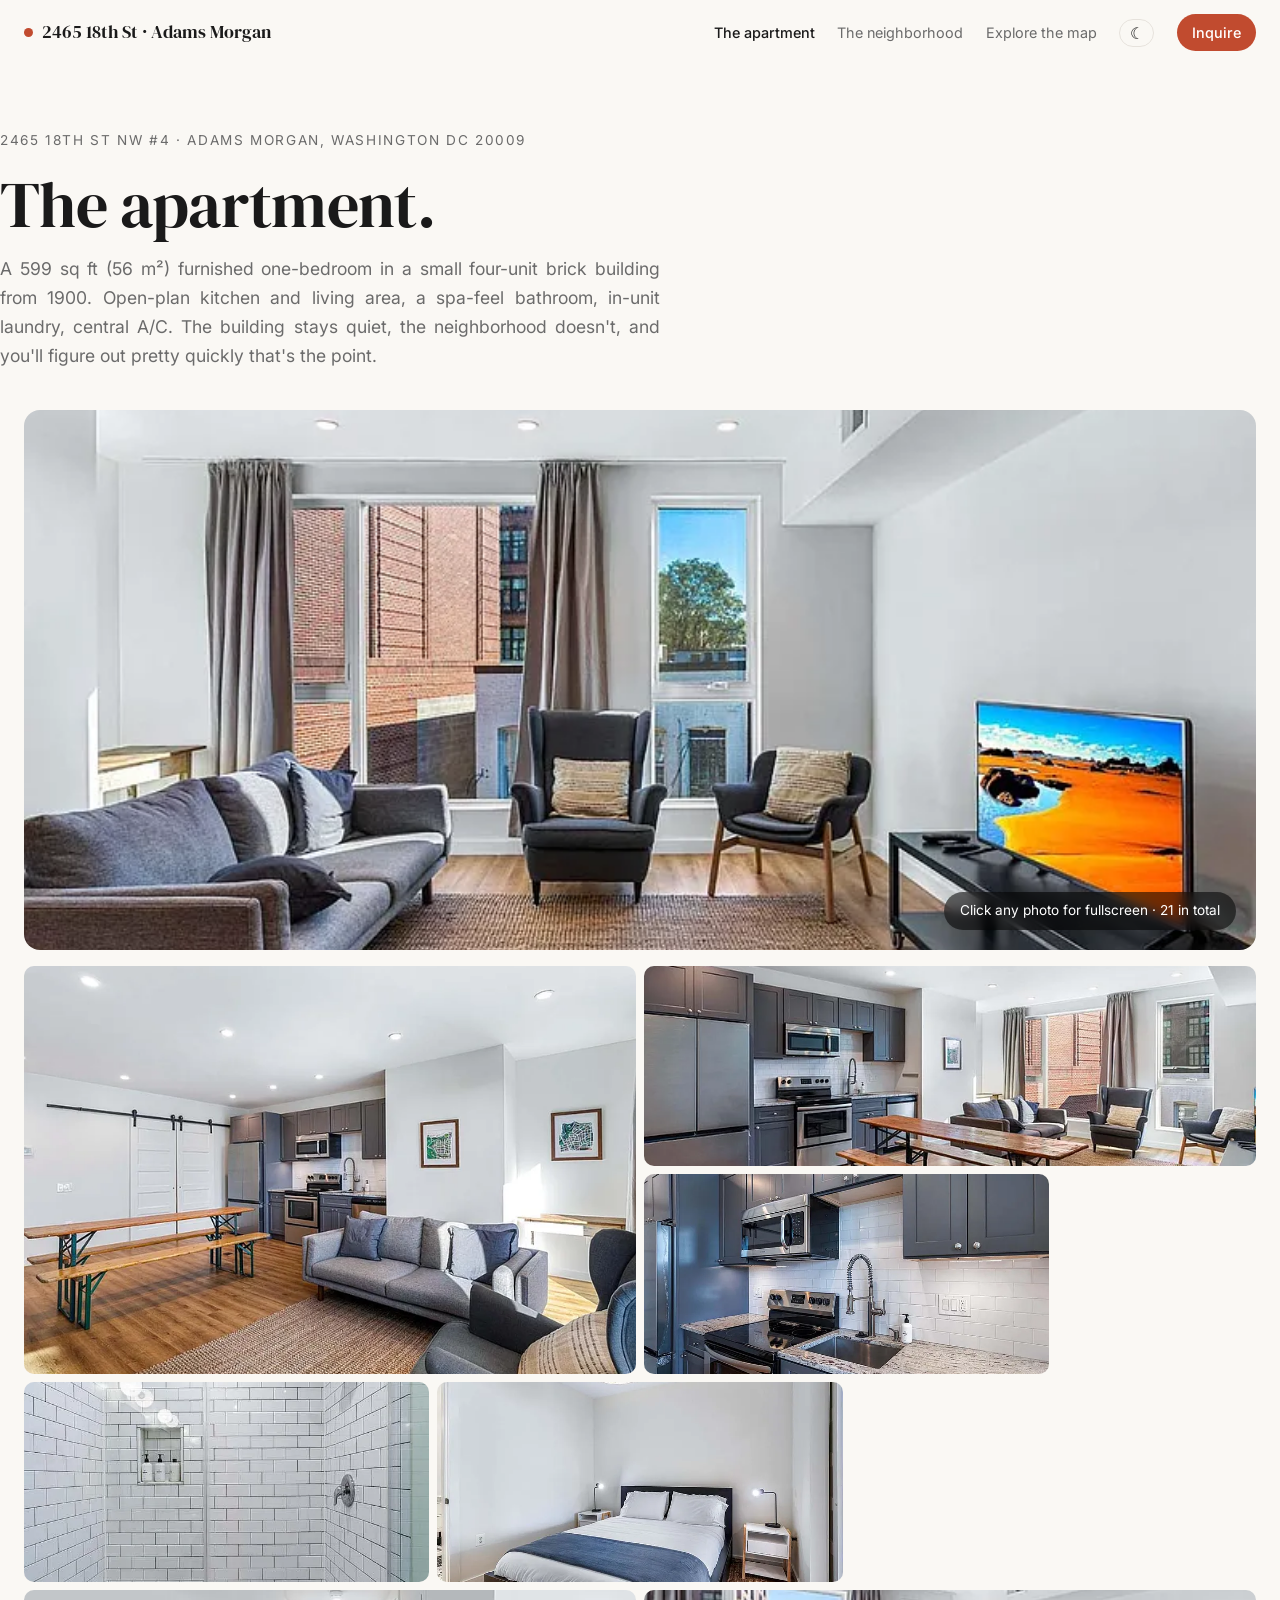
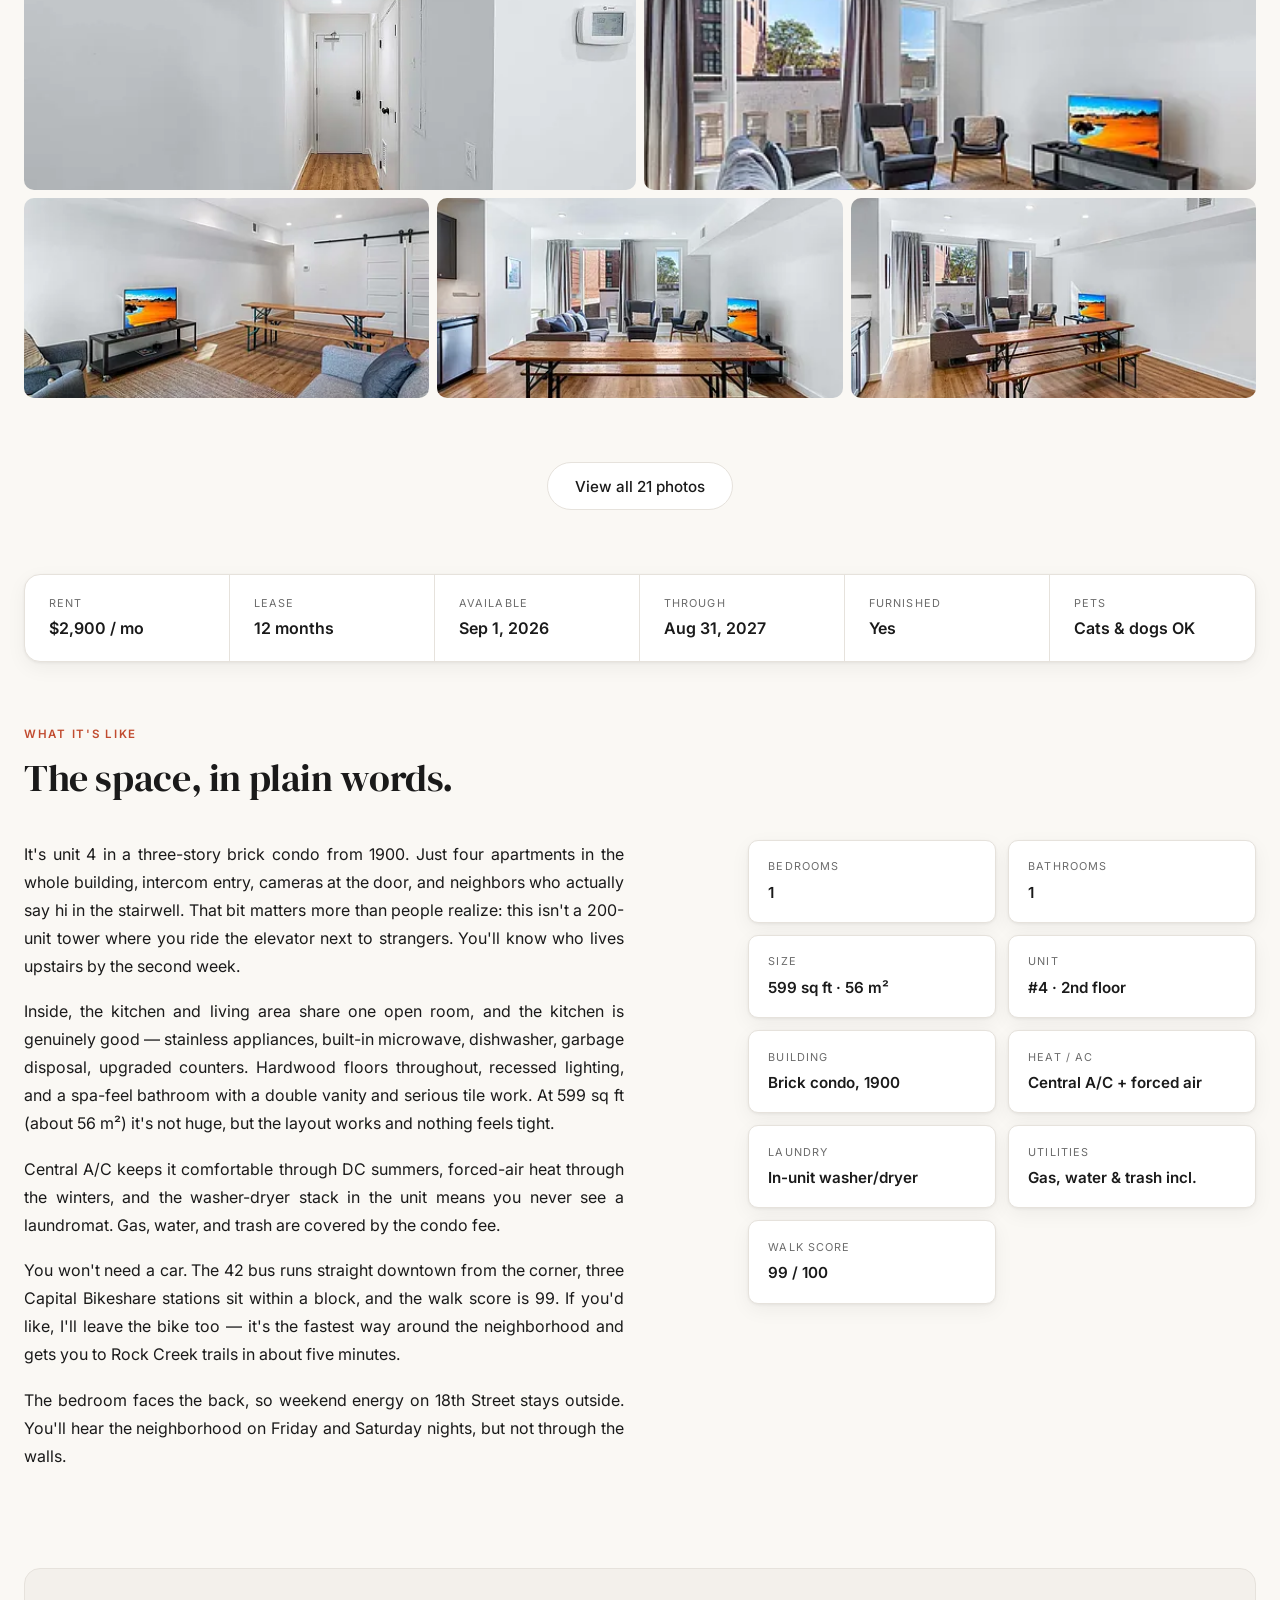
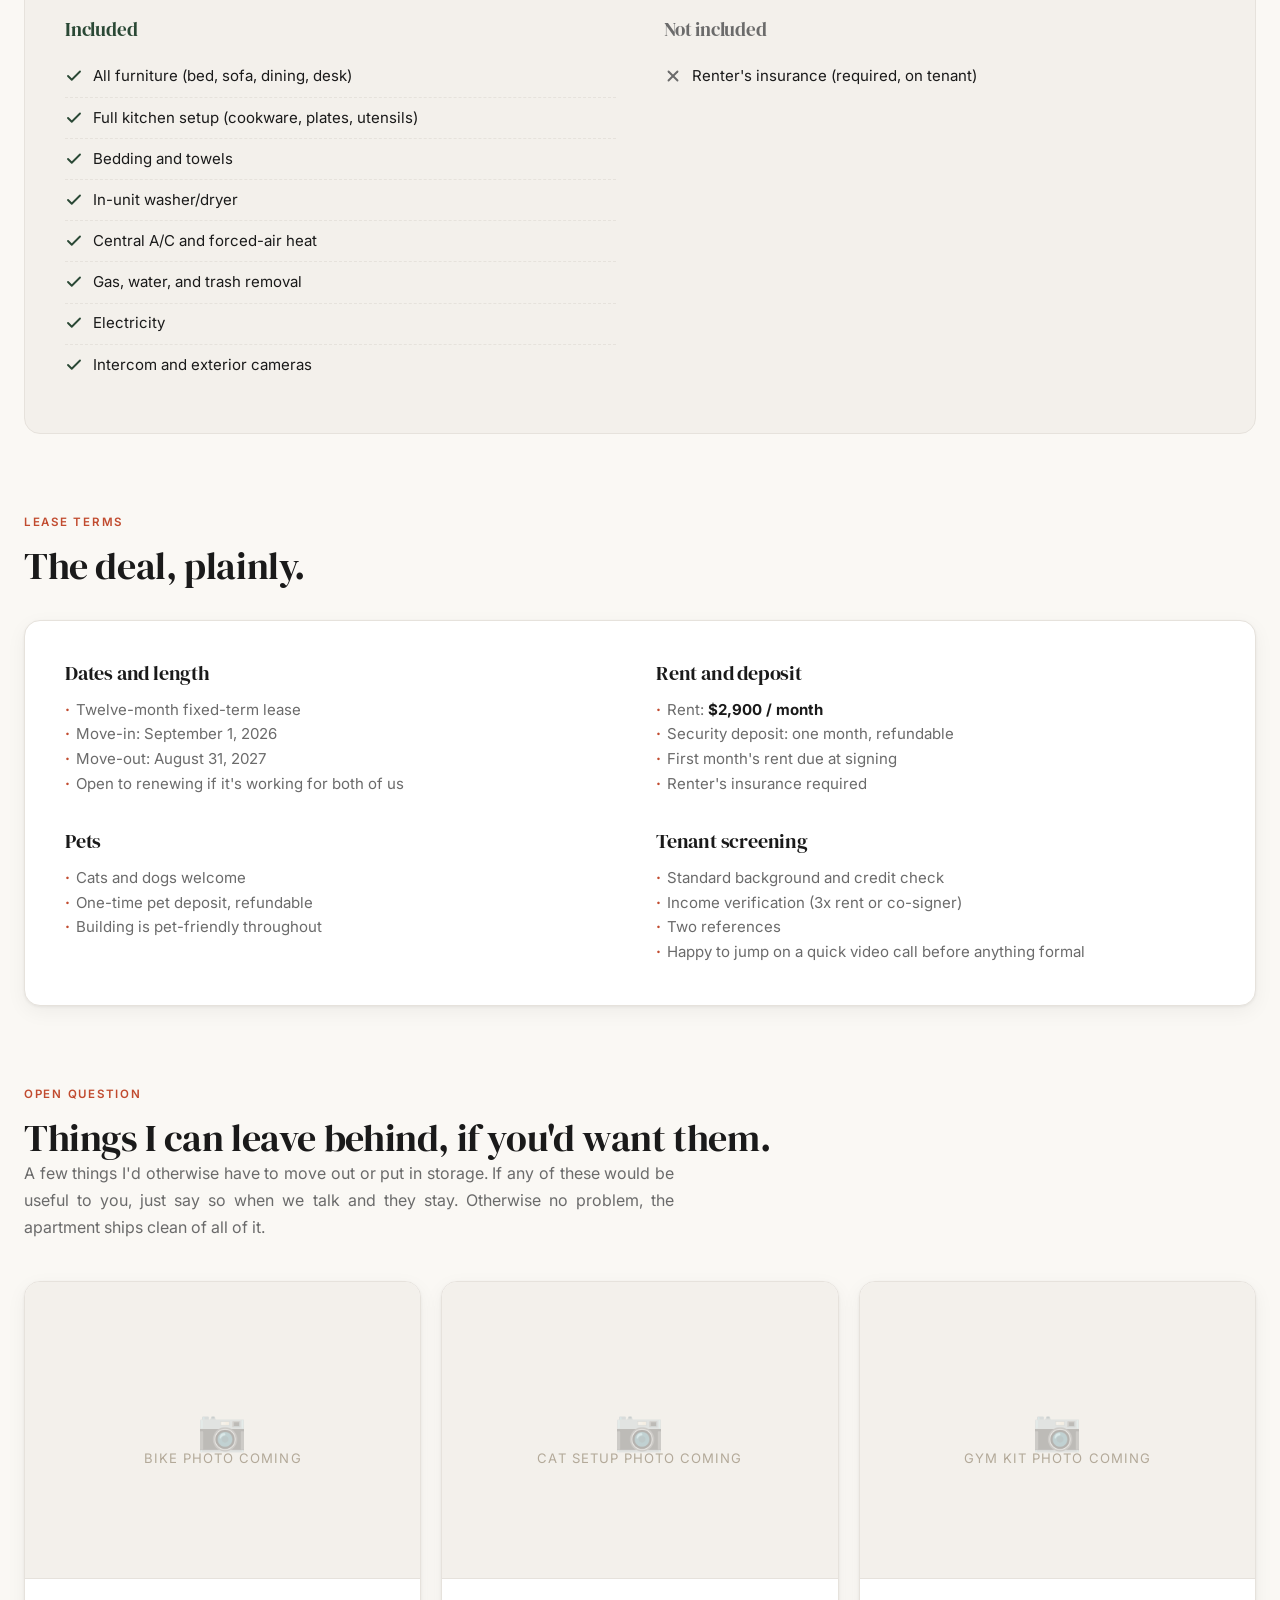
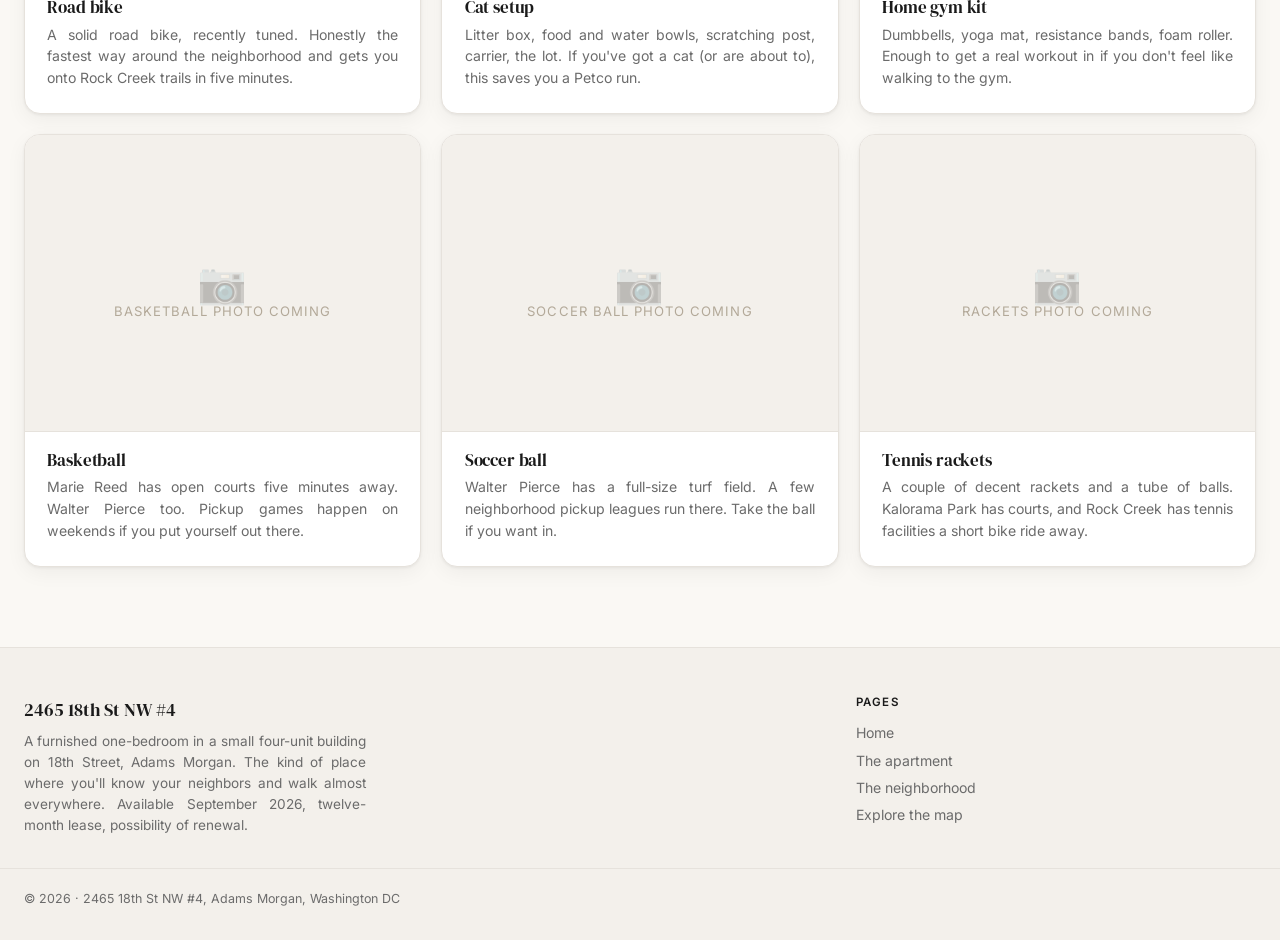
==== commit 07d32d71: "update" ====
--- a/apartment.html
+++ b/apartment.html
@@ -128,6 +128,45 @@
 }
 .contact-card h3 { font-size: 1.15rem; margin-bottom: .35rem; }
 .contact-card p { color: var(--muted); font-size: .95rem; max-width: 50ch; }
+
+/* Optional extras section */
+.extras-intro {
+  max-width: 65ch; color: var(--muted); font-size: 1rem;
+  line-height: 1.7; margin-bottom: 2.5rem;
+}
+.extras-grid {
+  display: grid; grid-template-columns: repeat(3, 1fr); gap: 1.25rem;
+  margin-bottom: 5rem;
+}
+.extra-card {
+  background: var(--card); border: 1px solid var(--line);
+  border-radius: var(--radius-lg); overflow: hidden;
+  box-shadow: var(--shadow);
+  display: flex; flex-direction: column;
+  transition: transform .25s ease, box-shadow .25s ease;
+}
+.extra-card:hover { transform: translateY(-3px); box-shadow: var(--shadow-lg); }
+.extra-card .img-wrap {
+  aspect-ratio: 4/3; background: var(--bg2);
+  display: flex; align-items: center; justify-content: center;
+  color: #b3a999; font-size: .82rem; letter-spacing: .08em;
+  text-transform: uppercase; border-bottom: 1px solid var(--line);
+  position: relative; overflow: hidden;
+}
+.extra-card .img-wrap::before {
+  content: '📷'; position: absolute; font-size: 2.5rem; opacity: .25;
+}
+.extra-card .img-wrap span { position: relative; margin-top: 3.5rem; }
+.extra-card img { width: 100%; height: 100%; object-fit: cover; display: block; }
+.extra-card .body { padding: 1.25rem 1.4rem 1.5rem; flex: 1; display: flex; flex-direction: column; }
+.extra-card h4 { font-size: 1.05rem; margin-bottom: .4rem; color: var(--ink); }
+.extra-card p { font-size: .88rem; color: var(--muted); line-height: 1.55; flex: 1; }
+@media (max-width: 900px) {
+  .extras-grid { grid-template-columns: 1fr 1fr; }
+}
+@media (max-width: 540px) {
+  .extras-grid { grid-template-columns: 1fr; }
+}
 
 @media (max-width: 900px) {
   .gallery { grid-template-columns: repeat(2, 1fr); grid-auto-rows: 160px; }
@@ -241,6 +280,57 @@
         <li>Two references</li>
         <li>Happy to jump on a quick video call before anything formal</li>
       </ul>
+    </div>
+  </div>
+</div>
+
+<!-- Optional extras -->
+<div class="container">
+  <div class="eyebrow">Open question</div>
+  <h2>Things I can leave behind, if you'd want them.</h2>
+  <p class="extras-intro">A few things I'd otherwise have to move out or put in storage. If any of these would be useful to you, just say so when we talk and they stay. Otherwise no problem, the apartment ships clean of all of it.</p>
+  <div class="extras-grid">
+    <div class="extra-card">
+      <div class="img-wrap"><span>Bike photo coming</span></div>
+      <div class="body">
+        <h4>Road bike</h4>
+        <p>A solid road bike, recently tuned. Honestly the fastest way around the neighborhood and gets you onto Rock Creek trails in five minutes.</p>
+      </div>
+    </div>
+    <div class="extra-card">
+      <div class="img-wrap"><span>Cat setup photo coming</span></div>
+      <div class="body">
+        <h4>Cat setup</h4>
+        <p>Litter box, food and water bowls, scratching post, carrier, the lot. If you've got a cat (or are about to), this saves you a Petco run.</p>
+      </div>
+    </div>
+    <div class="extra-card">
+      <div class="img-wrap"><span>Gym kit photo coming</span></div>
+      <div class="body">
+        <h4>Home gym kit</h4>
+        <p>Dumbbells, yoga mat, resistance bands, foam roller. Enough to get a real workout in if you don't feel like walking to the gym.</p>
+      </div>
+    </div>
+    <div class="extra-card">
+      <div class="img-wrap"><span>Basketball photo coming</span></div>
+      <div class="body">
+        <h4>Basketball</h4>
+        <p>Marie Reed has open courts five minutes away. Walter Pierce too. Pickup games happen on weekends if you put yourself out there.</p>
+      </div>
+    </div>
+    <div class="extra-card">
+      <div class="img-wrap"><span>Soccer ball photo coming</span></div>
+      <div class="body">
+        <h4>Soccer ball</h4>
+        <p>Walter Pierce has a full-size turf field. A few neighborhood pickup leagues run there. Take the ball if you want in.</p>
+      </div>
+    </div>
+    <div class="extra-card">
+      <div class="img-wrap"><span>Rackets photo coming</span></div>
+      <div class="body">
+        <h4>Tennis rackets</h4>
+        <p>A couple of decent rackets and a tube of balls. Kalorama Park has courts, and Rock Creek has tennis facilities a short bike ride away.</p>
+      </div>
     </div>
   </div>
 </div>
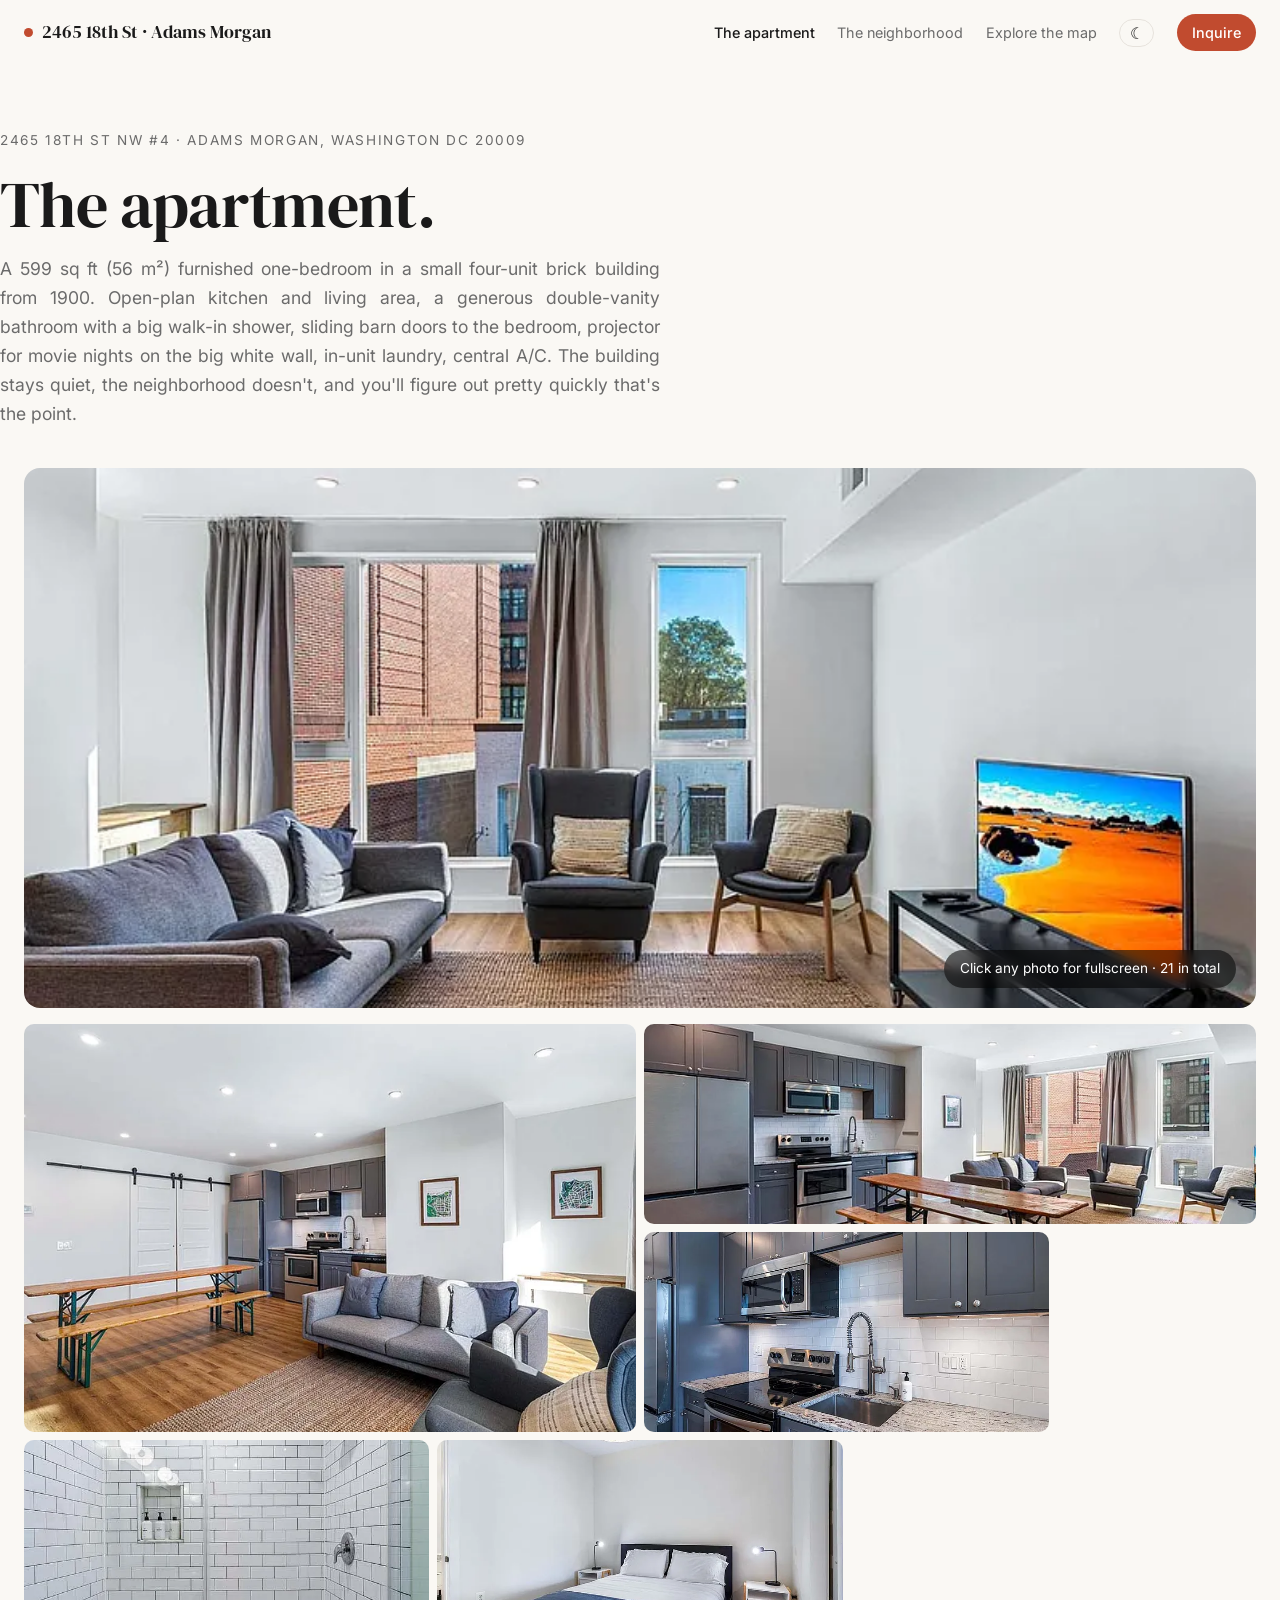
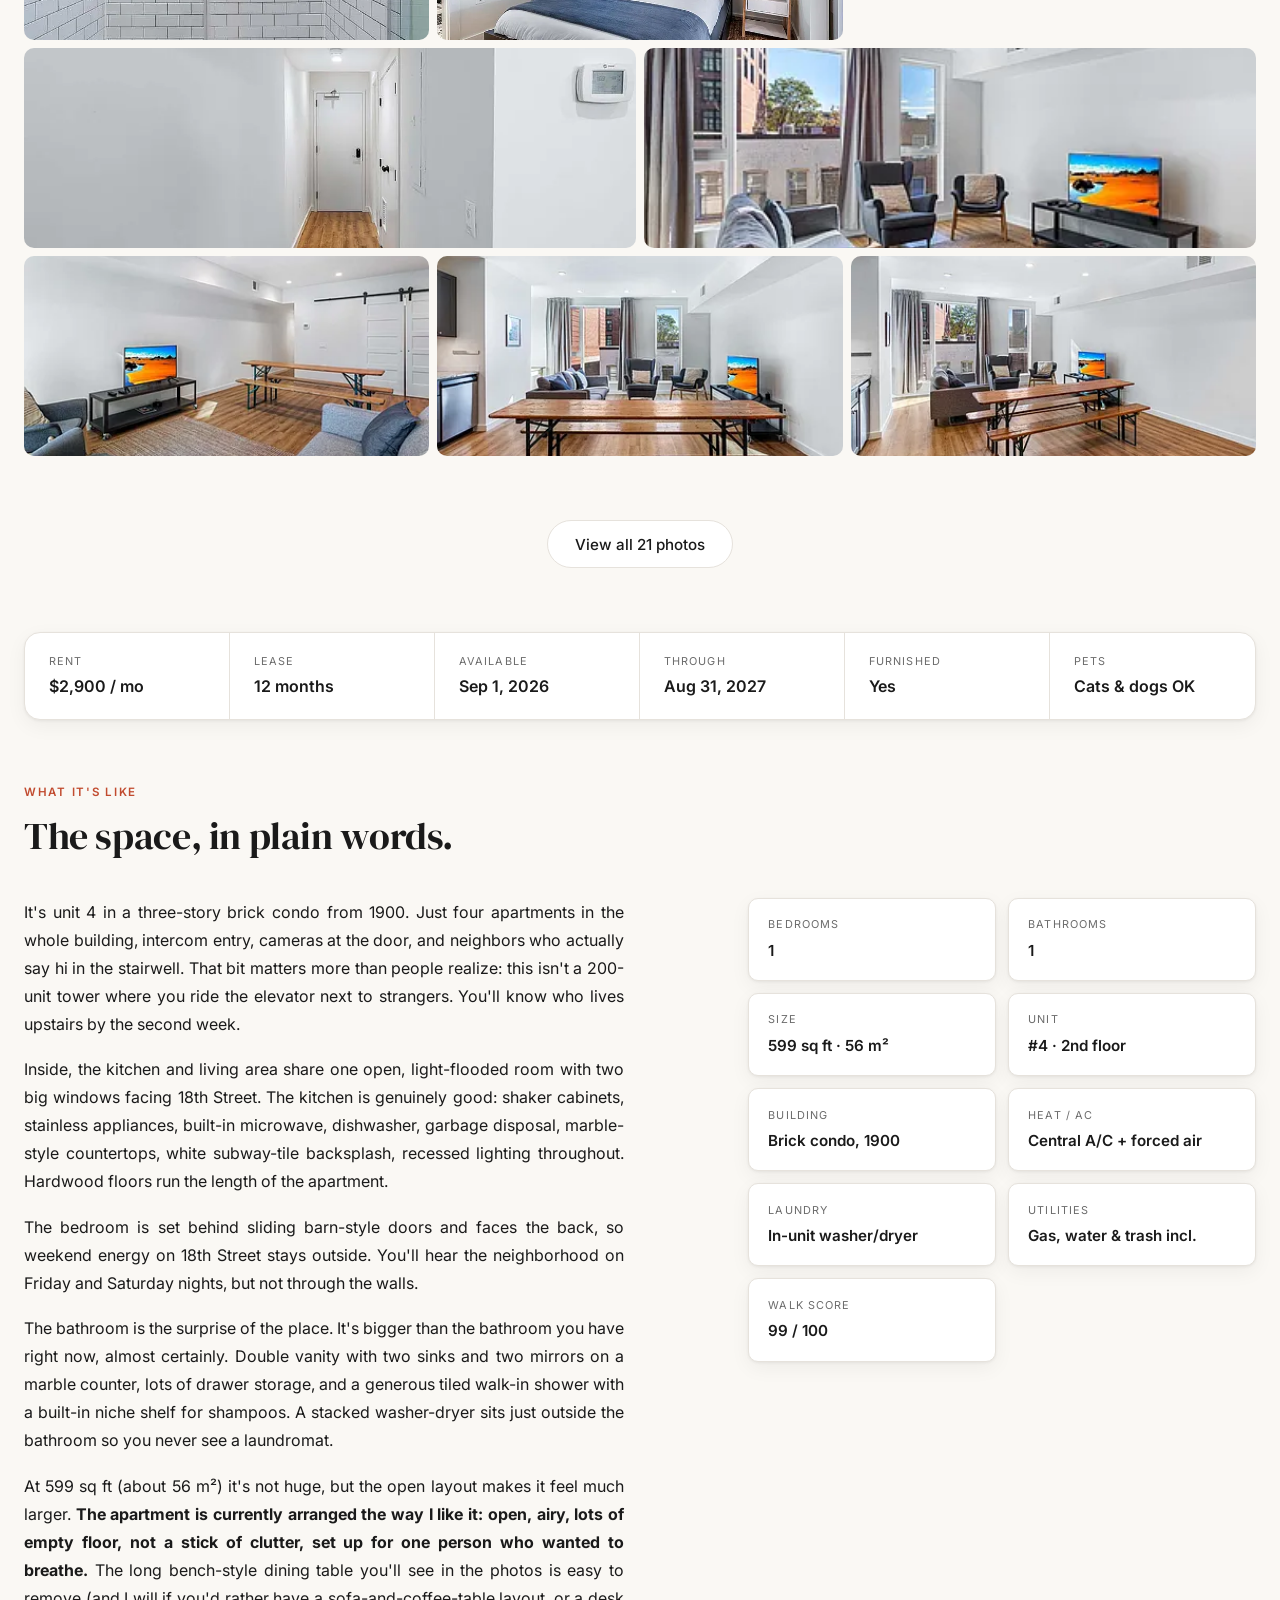
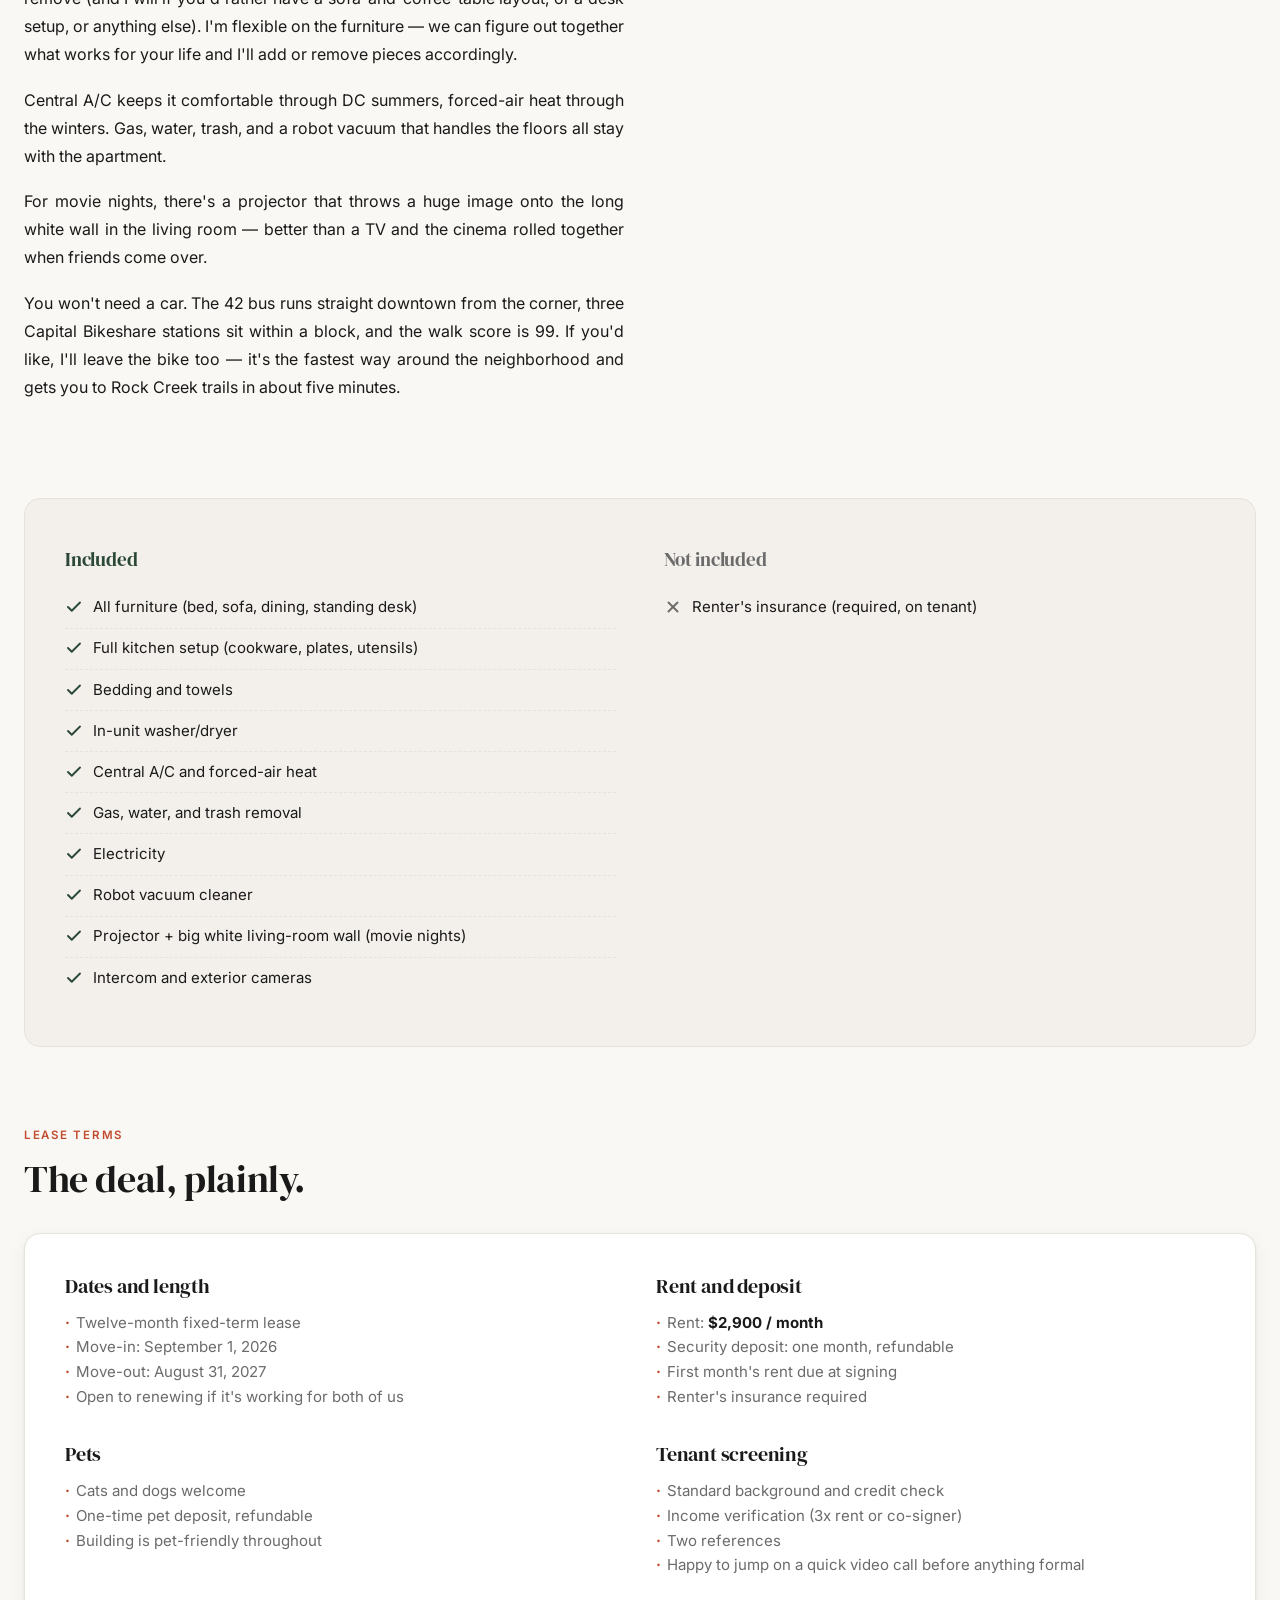
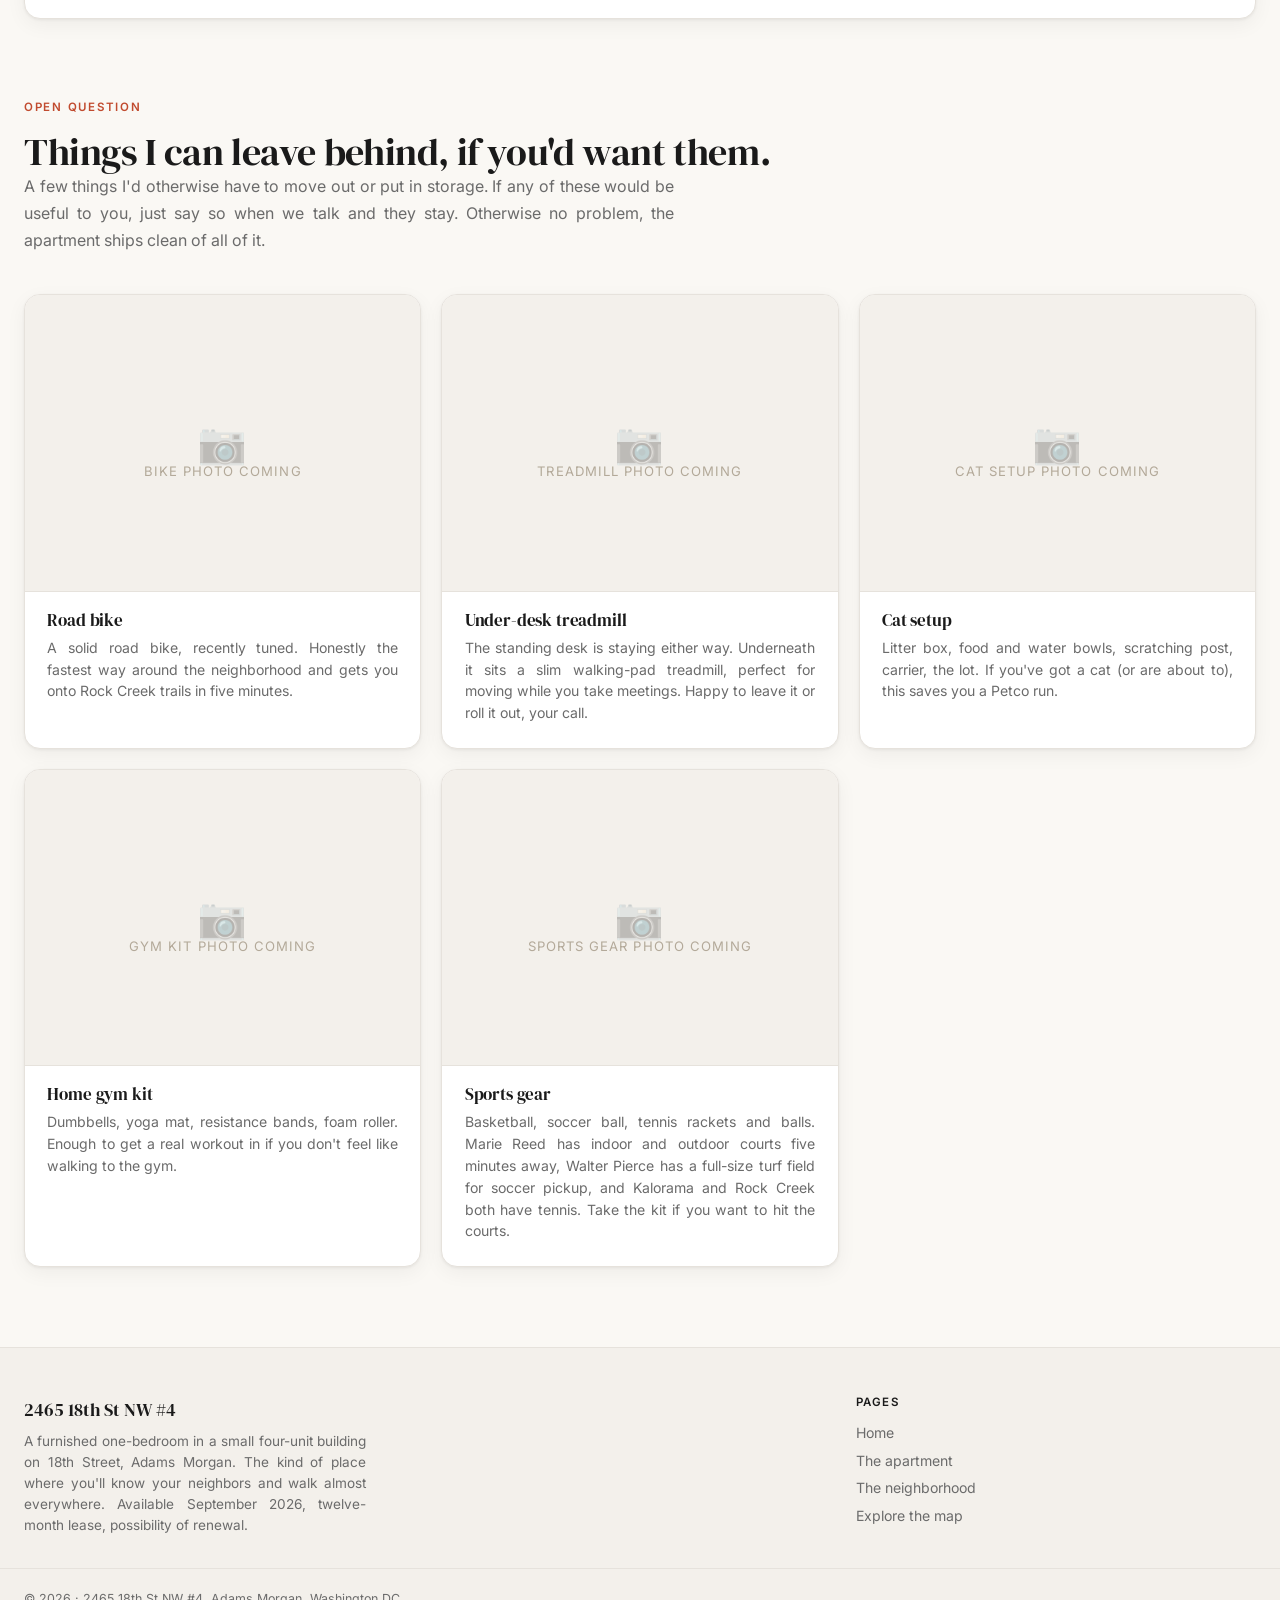
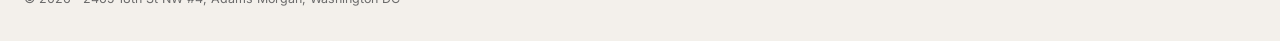
==== commit 657bdabc: "update" ====
--- a/apartment.html
+++ b/apartment.html
@@ -191,7 +191,7 @@
 <section class="container page-hero fade-in">
   <div class="meta">2465 18th St NW #4 · Adams Morgan, Washington DC 20009</div>
   <h1>The apartment.</h1>
-  <p class="lede">A 599 sq ft (56 m²) furnished one-bedroom in a small four-unit brick building from 1900. Open-plan kitchen and living area, a spa-feel bathroom, in-unit laundry, central A/C. The building stays quiet, the neighborhood doesn't, and you'll figure out pretty quickly that's the point.</p>
+  <p class="lede">A 599 sq ft (56 m²) furnished one-bedroom in a small four-unit brick building from 1900. Open-plan kitchen and living area, a generous double-vanity bathroom with a big walk-in shower, sliding barn doors to the bedroom, projector for movie nights on the big white wall, in-unit laundry, central A/C. The building stays quiet, the neighborhood doesn't, and you'll figure out pretty quickly that's the point.</p>
 </section>
 
 <!-- Hero photo + gallery -->
@@ -218,10 +218,13 @@
   <div class="about-grid" style="margin-top: 2.5rem;">
     <div class="prose">
       <p>It's unit 4 in a three-story brick condo from 1900. Just four apartments in the whole building, intercom entry, cameras at the door, and neighbors who actually say hi in the stairwell. That bit matters more than people realize: this isn't a 200-unit tower where you ride the elevator next to strangers. You'll know who lives upstairs by the second week.</p>
-      <p>Inside, the kitchen and living area share one open room, and the kitchen is genuinely good — stainless appliances, built-in microwave, dishwasher, garbage disposal, upgraded counters. Hardwood floors throughout, recessed lighting, and a spa-feel bathroom with a double vanity and serious tile work. At 599 sq ft (about 56 m²) it's not huge, but the layout works and nothing feels tight.</p>
-      <p>Central A/C keeps it comfortable through DC summers, forced-air heat through the winters, and the washer-dryer stack in the unit means you never see a laundromat. Gas, water, and trash are covered by the condo fee.</p>
+      <p>Inside, the kitchen and living area share one open, light-flooded room with two big windows facing 18th Street. The kitchen is genuinely good: shaker cabinets, stainless appliances, built-in microwave, dishwasher, garbage disposal, marble-style countertops, white subway-tile backsplash, recessed lighting throughout. Hardwood floors run the length of the apartment.</p>
+      <p>The bedroom is set behind sliding barn-style doors and faces the back, so weekend energy on 18th Street stays outside. You'll hear the neighborhood on Friday and Saturday nights, but not through the walls.</p>
+      <p>The bathroom is the surprise of the place. It's bigger than the bathroom you have right now, almost certainly. Double vanity with two sinks and two mirrors on a marble counter, lots of drawer storage, and a generous tiled walk-in shower with a built-in niche shelf for shampoos. A stacked washer-dryer sits just outside the bathroom so you never see a laundromat.</p>
+      <p>At 599 sq ft (about 56 m²) it's not huge, but the open layout makes it feel much larger. <strong>The apartment is currently arranged the way I like it: open, airy, lots of empty floor, not a stick of clutter, set up for one person who wanted to breathe.</strong> The long bench-style dining table you'll see in the photos is easy to remove (and I will if you'd rather have a sofa-and-coffee-table layout, or a desk setup, or anything else). I'm flexible on the furniture — we can figure out together what works for your life and I'll add or remove pieces accordingly.</p>
+      <p>Central A/C keeps it comfortable through DC summers, forced-air heat through the winters. Gas, water, trash, and a robot vacuum that handles the floors all stay with the apartment.</p>
+      <p>For movie nights, there's a projector that throws a huge image onto the long white wall in the living room — better than a TV and the cinema rolled together when friends come over.</p>
       <p>You won't need a car. The 42 bus runs straight downtown from the corner, three Capital Bikeshare stations sit within a block, and the walk score is 99. If you'd like, I'll leave the bike too — it's the fastest way around the neighborhood and gets you to Rock Creek trails in about five minutes.</p>
-      <p>The bedroom faces the back, so weekend energy on 18th Street stays outside. You'll hear the neighborhood on Friday and Saturday nights, but not through the walls.</p>
     </div>
     <div class="features fade-in stagger" id="features"></div>
   </div>
@@ -298,6 +301,13 @@
       </div>
     </div>
     <div class="extra-card">
+      <div class="img-wrap"><span>Treadmill photo coming</span></div>
+      <div class="body">
+        <h4>Under-desk treadmill</h4>
+        <p>The standing desk is staying either way. Underneath it sits a slim walking-pad treadmill, perfect for moving while you take meetings. Happy to leave it or roll it out, your call.</p>
+      </div>
+    </div>
+    <div class="extra-card">
       <div class="img-wrap"><span>Cat setup photo coming</span></div>
       <div class="body">
         <h4>Cat setup</h4>
@@ -312,24 +322,10 @@
       </div>
     </div>
     <div class="extra-card">
-      <div class="img-wrap"><span>Basketball photo coming</span></div>
+      <div class="img-wrap"><span>Sports gear photo coming</span></div>
       <div class="body">
-        <h4>Basketball</h4>
-        <p>Marie Reed has open courts five minutes away. Walter Pierce too. Pickup games happen on weekends if you put yourself out there.</p>
-      </div>
-    </div>
-    <div class="extra-card">
-      <div class="img-wrap"><span>Soccer ball photo coming</span></div>
-      <div class="body">
-        <h4>Soccer ball</h4>
-        <p>Walter Pierce has a full-size turf field. A few neighborhood pickup leagues run there. Take the ball if you want in.</p>
-      </div>
-    </div>
-    <div class="extra-card">
-      <div class="img-wrap"><span>Rackets photo coming</span></div>
-      <div class="body">
-        <h4>Tennis rackets</h4>
-        <p>A couple of decent rackets and a tube of balls. Kalorama Park has courts, and Rock Creek has tennis facilities a short bike ride away.</p>
+        <h4>Sports gear</h4>
+        <p>Basketball, soccer ball, tennis rackets and balls. Marie Reed has indoor and outdoor courts five minutes away, Walter Pierce has a full-size turf field for soccer pickup, and Kalorama and Rock Creek both have tennis. Take the kit if you want to hit the courts.</p>
       </div>
     </div>
   </div>
@@ -428,13 +424,15 @@
   const check = '<svg class="check" viewBox="0 0 24 24" fill="none" stroke="currentColor" stroke-width="2.5" stroke-linecap="round" stroke-linejoin="round"><polyline points="20 6 9 17 4 12"></polyline></svg>';
   const xmark = '<svg class="x" viewBox="0 0 24 24" fill="none" stroke="currentColor" stroke-width="2.5" stroke-linecap="round" stroke-linejoin="round"><line x1="18" y1="6" x2="6" y2="18"></line><line x1="6" y1="6" x2="18" y2="18"></line></svg>';
   const incl = [
-    'All furniture (bed, sofa, dining, desk)',
+    'All furniture (bed, sofa, dining, standing desk)',
     'Full kitchen setup (cookware, plates, utensils)',
     'Bedding and towels',
     'In-unit washer/dryer',
     'Central A/C and forced-air heat',
     'Gas, water, and trash removal',
     'Electricity',
+    'Robot vacuum cleaner',
+    'Projector + big white living-room wall (movie nights)',
     'Intercom and exterior cameras',
   ];
   const notIncl = [
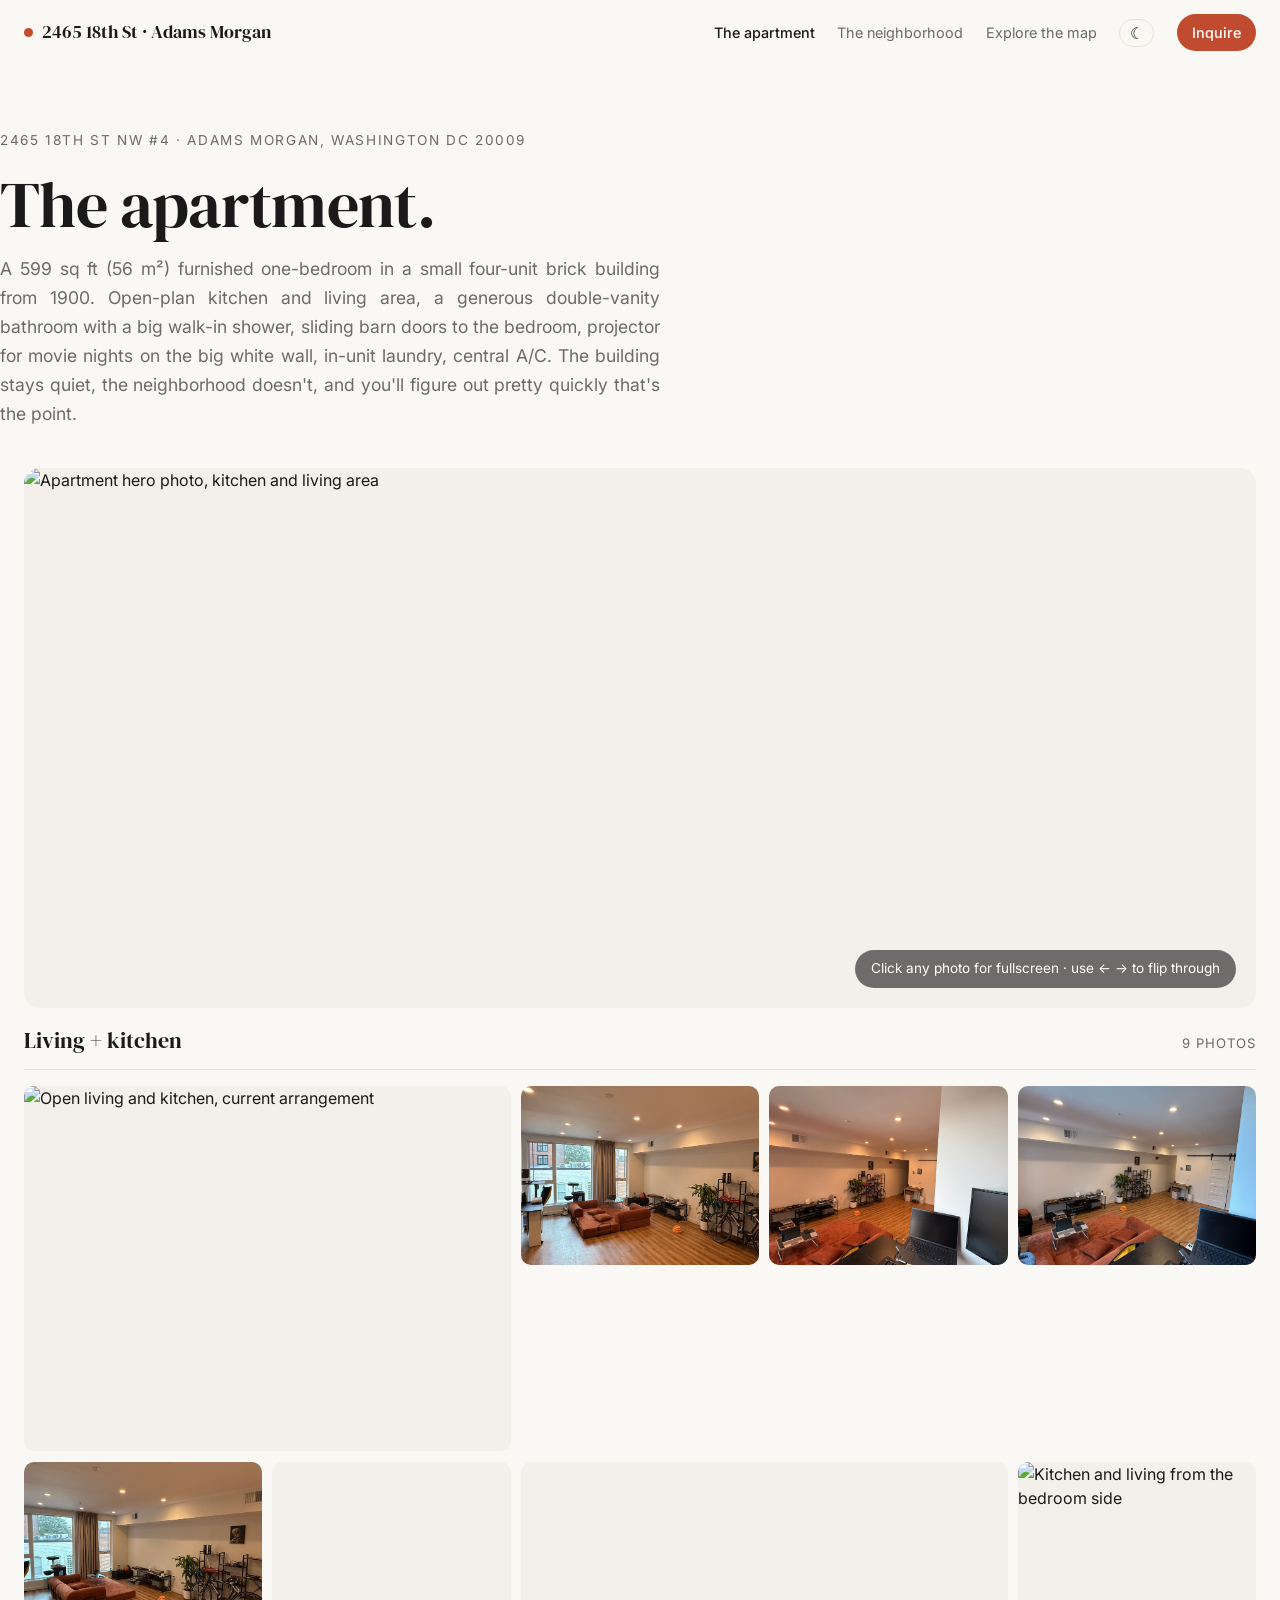
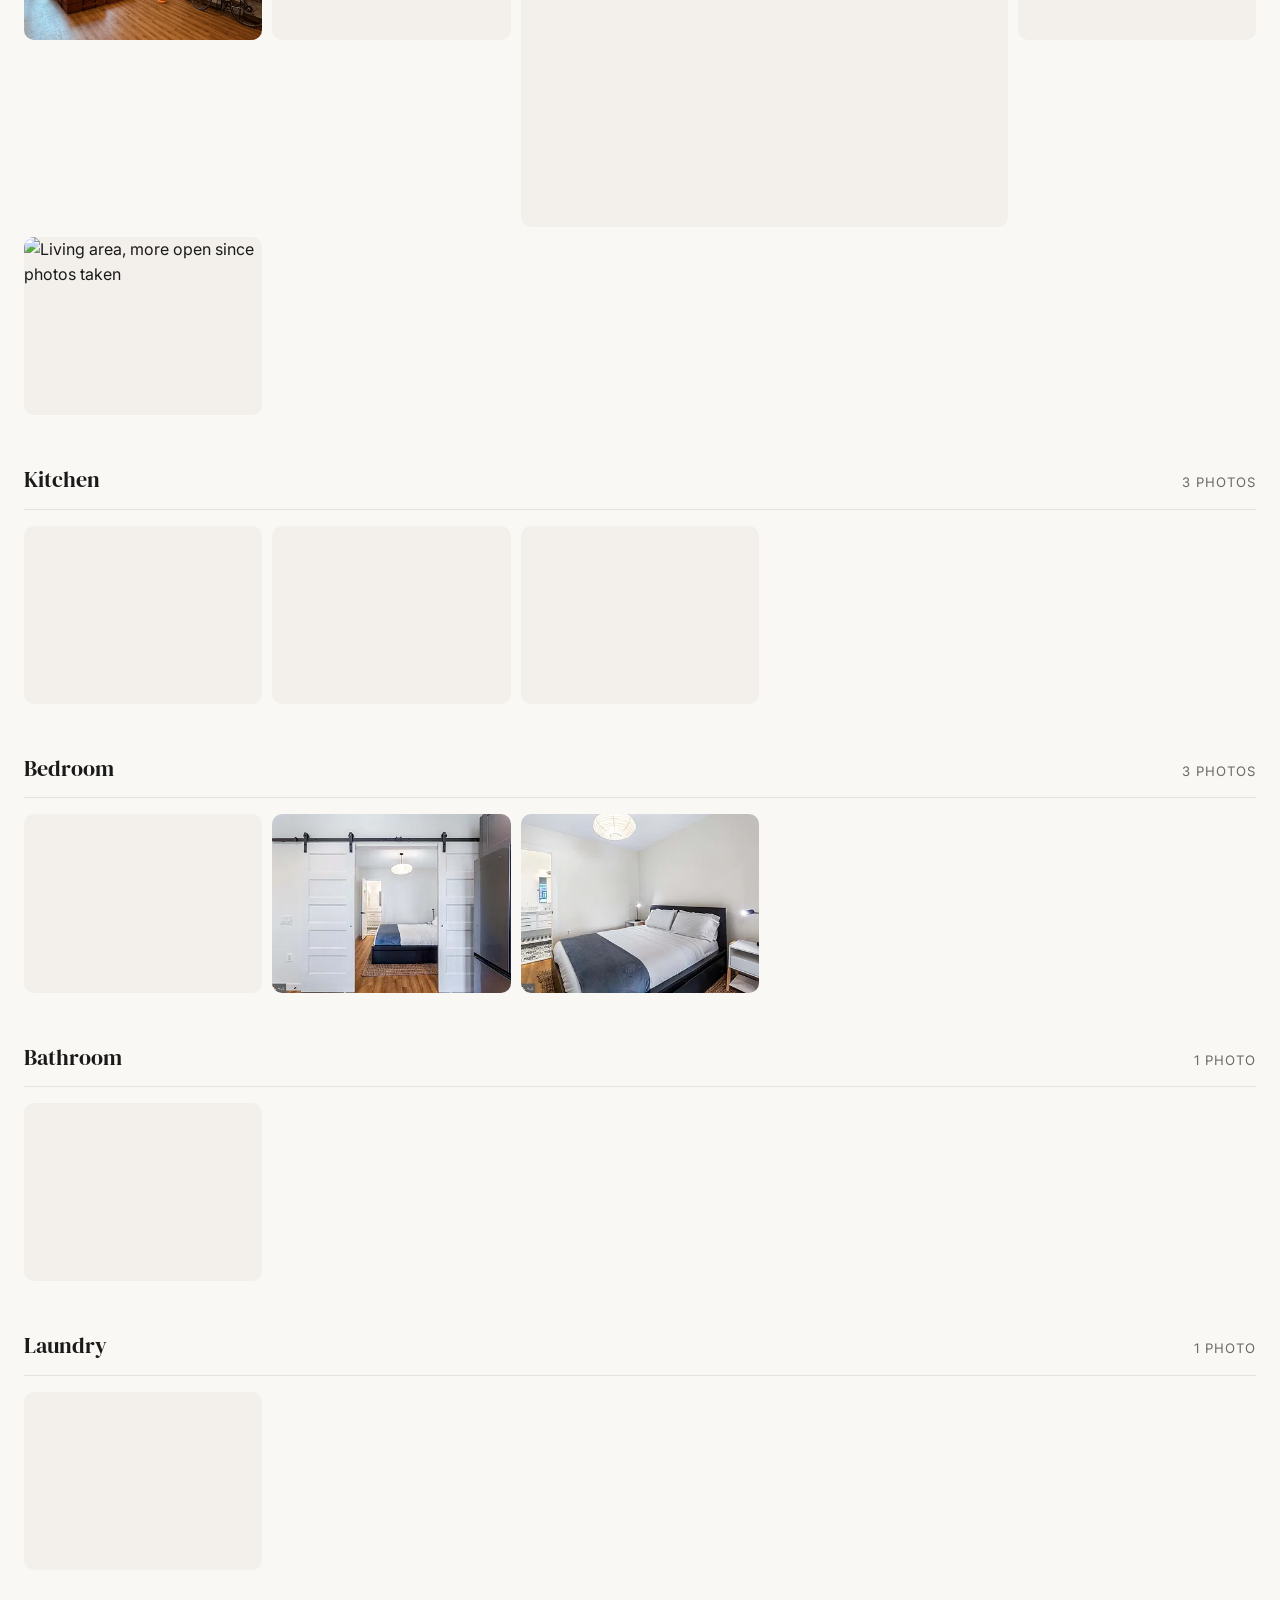
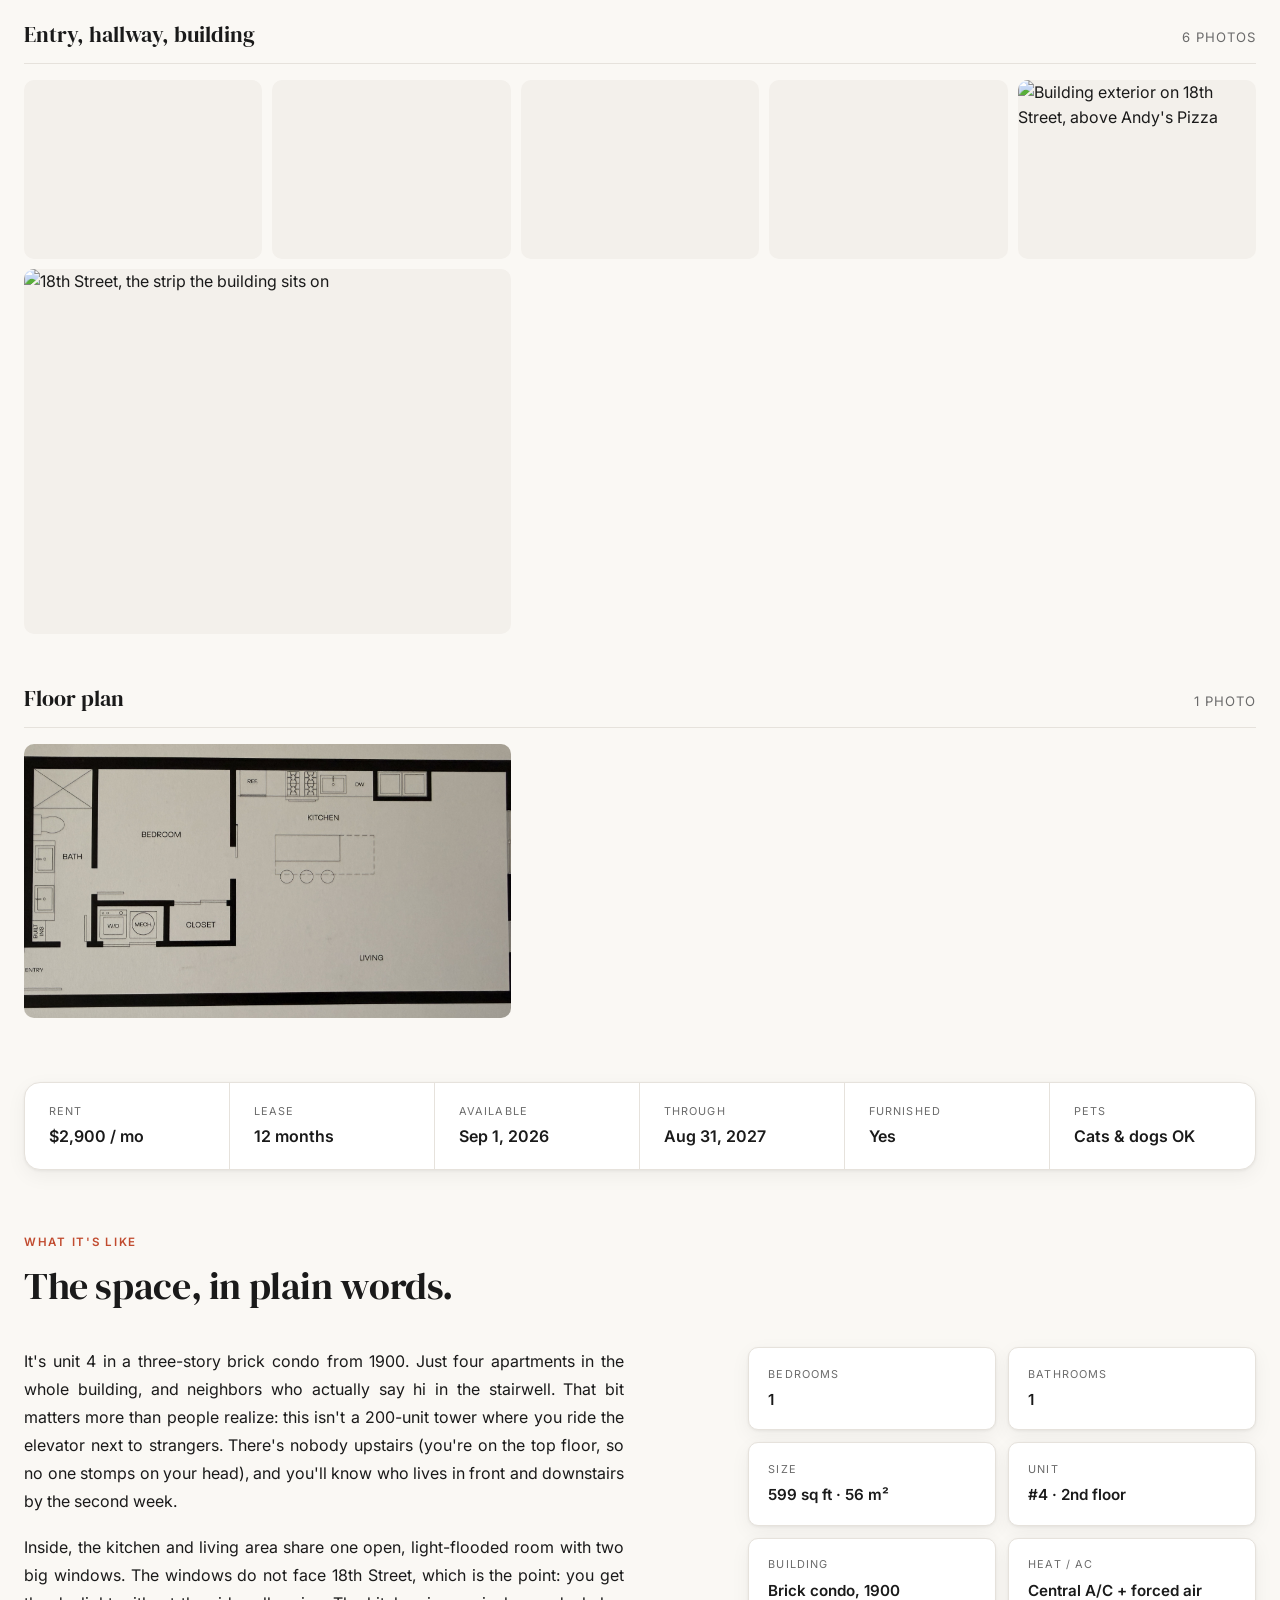
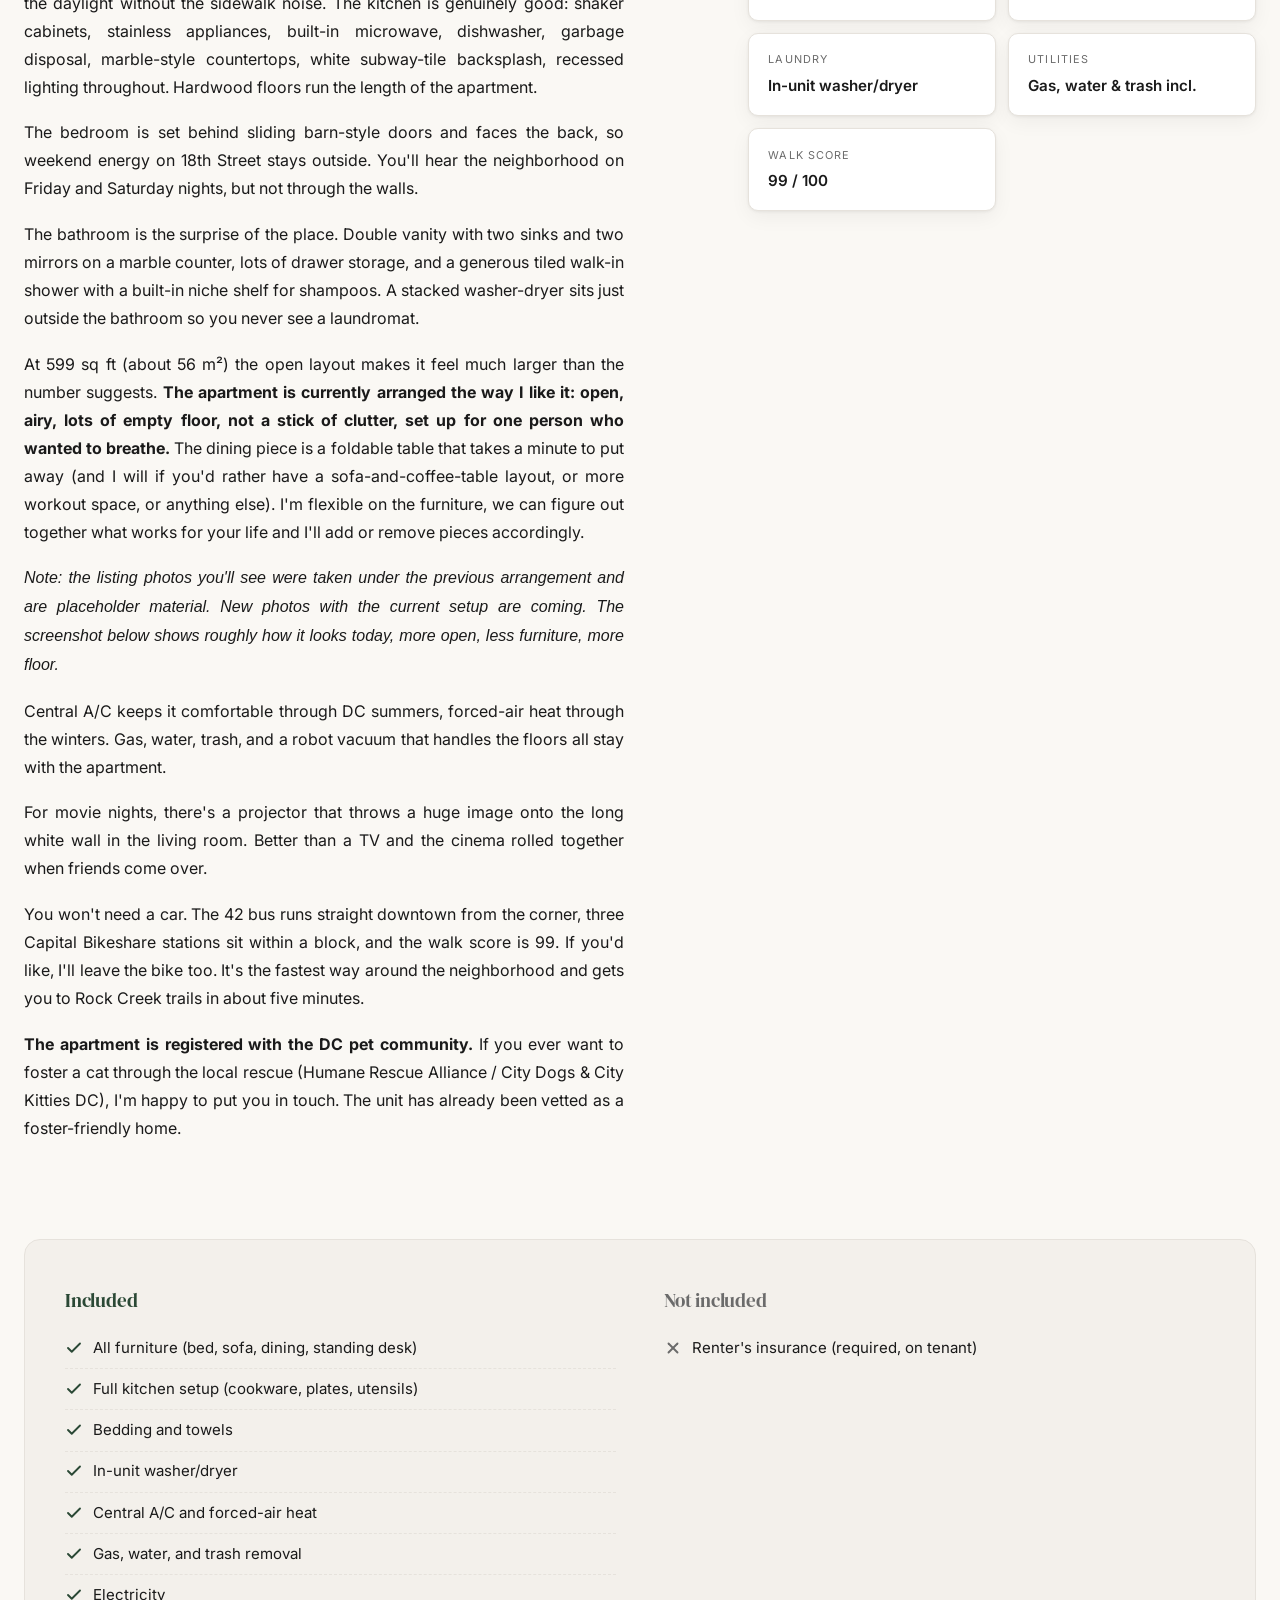
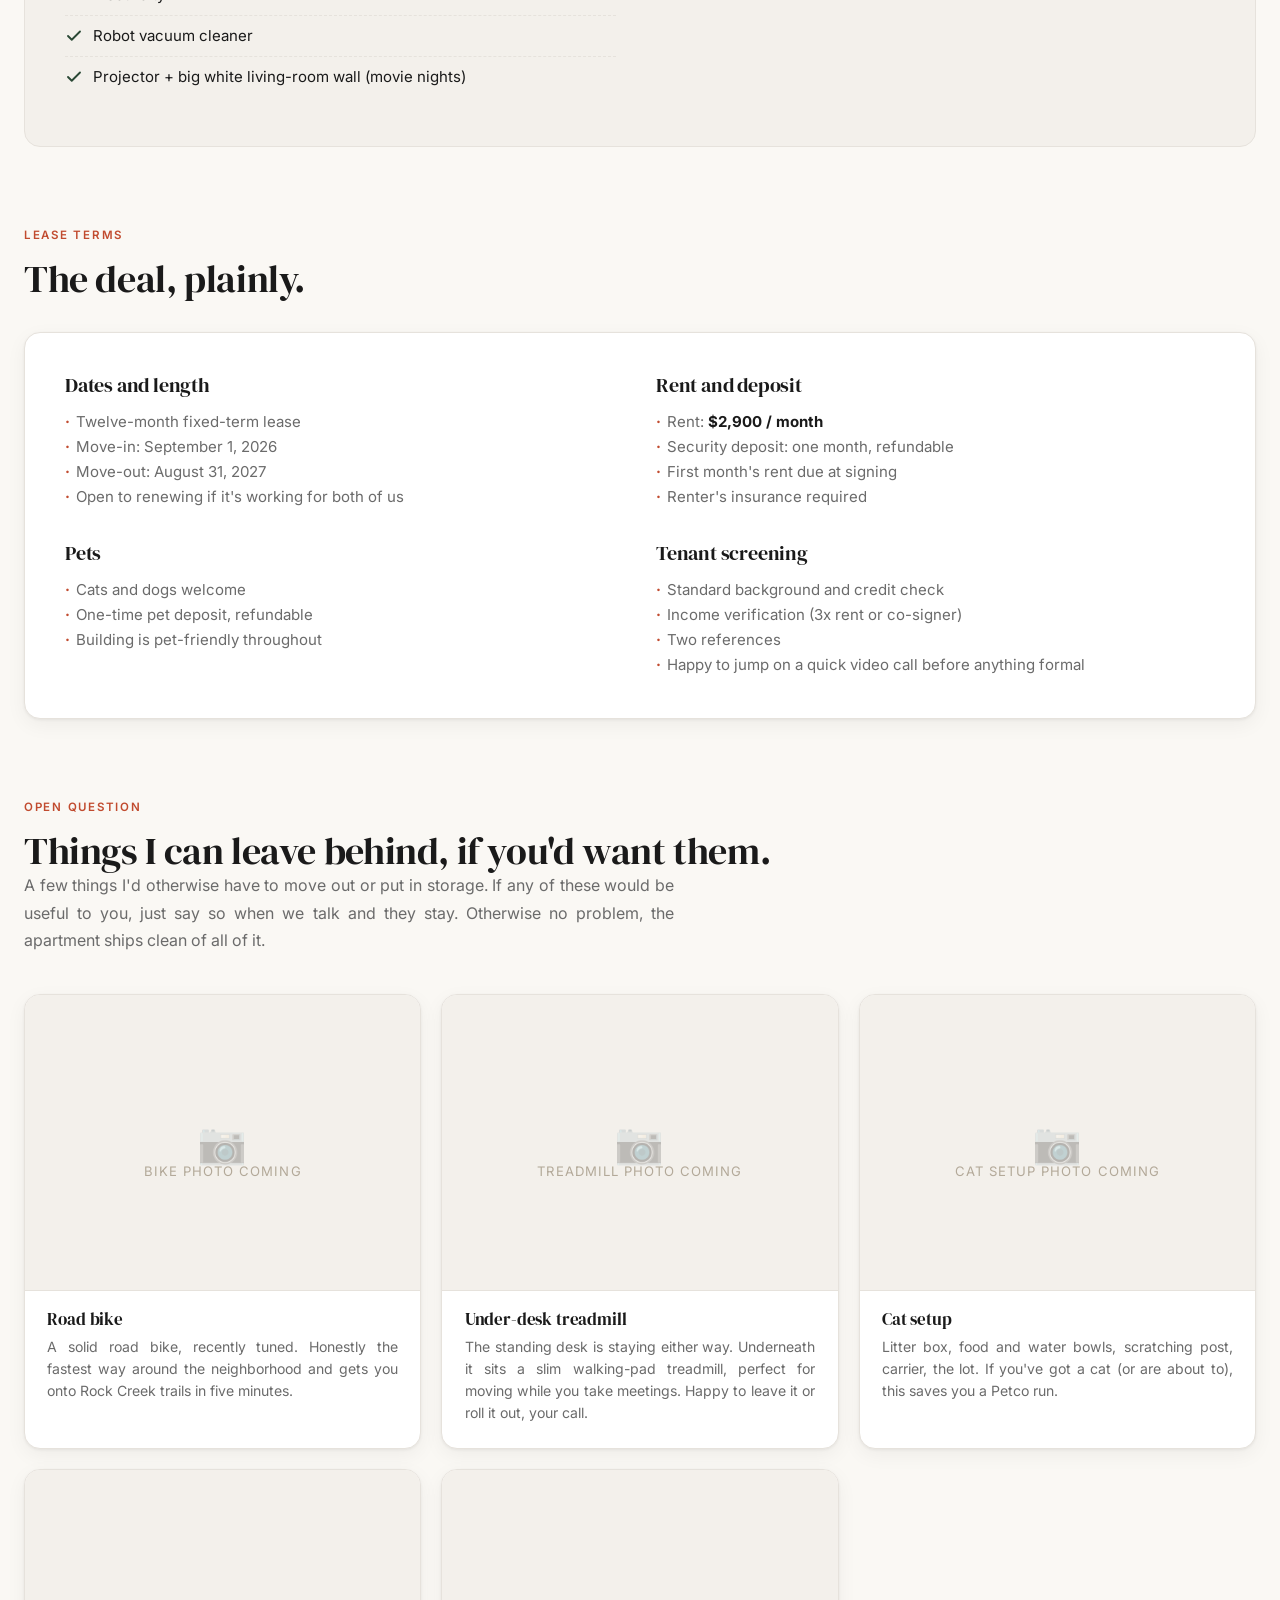
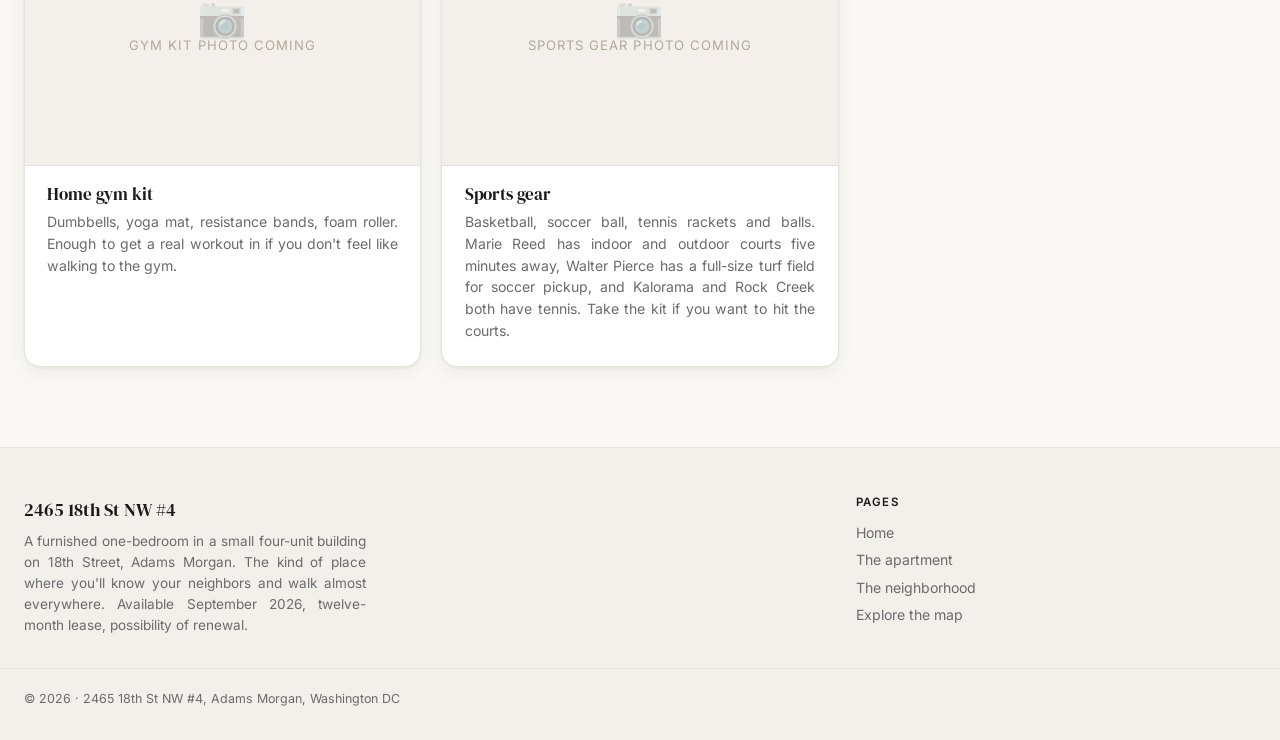
==== commit f7767ceb: "images" ====
--- a/apartment.html
+++ b/apartment.html
@@ -9,7 +9,7 @@
 <meta property="og:title" content="The apartment · 2465 18th St NW #4" />
 <meta property="og:description" content="A furnished one-bedroom in a small four-unit building. The kind of place where you'll know your neighbors." />
 <meta property="og:type" content="website" />
-<meta property="og:image" content="Images/12571b062bb1b039ca33b65e3913a3fb-cc_ft_768.webp" />
+<meta property="og:image" content="Images/apt/20260509_213500930_iOS.jpg" />
 
 <link rel="icon" type="image/svg+xml" href="data:image/svg+xml,%3Csvg xmlns='http://www.w3.org/2000/svg' viewBox='0 0 32 32'%3E%3Crect width='32' height='32' rx='6' fill='%23c14b2f'/%3E%3Ctext x='16' y='23' font-size='13' font-weight='700' fill='white' text-anchor='middle' font-family='Georgia%2C serif'%3E18%3C/text%3E%3C/svg%3E" />
 
@@ -39,6 +39,34 @@
 }
 
 /* Gallery grid */
+/* Category-grouped gallery */
+.gallery-cat { margin-bottom: 3rem; }
+.gallery-cat:last-child { margin-bottom: 0; }
+.cat-head {
+  display: flex; justify-content: space-between; align-items: baseline;
+  margin-bottom: 1rem; padding-bottom: .65rem;
+  border-bottom: 1px solid var(--line);
+}
+.cat-title { font-family: var(--serif); font-size: 1.4rem; color: var(--ink); }
+.cat-count { font-size: .82rem; color: var(--muted); text-transform: uppercase; letter-spacing: .08em; }
+.cat-grid {
+  display: grid; grid-template-columns: repeat(auto-fill, minmax(220px, 1fr));
+  gap: .65rem;
+}
+.cat-grid .tile {
+  aspect-ratio: 4/3; overflow: hidden; cursor: pointer;
+  background: var(--bg2); border-radius: var(--radius);
+}
+.cat-grid .tile img { width: 100%; height: 100%; object-fit: cover; transition: transform .5s; }
+.cat-grid .tile:hover img { transform: scale(1.05); }
+.cat-grid .tile.wide { grid-column: span 2; }
+.cat-grid .tile.tall { aspect-ratio: 3/4; }
+.cat-grid .tile.floorplan { aspect-ratio: 16/9; }
+@media (max-width: 540px) {
+  .cat-grid { grid-template-columns: 1fr 1fr; gap: .5rem; }
+  .cat-grid .tile.wide { grid-column: span 2; }
+}
+
 .gallery {
   display: grid; grid-template-columns: repeat(6, 1fr); grid-auto-rows: 200px;
   gap: 8px; margin-bottom: 4rem;
@@ -194,16 +222,13 @@
   <p class="lede">A 599 sq ft (56 m²) furnished one-bedroom in a small four-unit brick building from 1900. Open-plan kitchen and living area, a generous double-vanity bathroom with a big walk-in shower, sliding barn doors to the bedroom, projector for movie nights on the big white wall, in-unit laundry, central A/C. The building stays quiet, the neighborhood doesn't, and you'll figure out pretty quickly that's the point.</p>
 </section>
 
-<!-- Hero photo + gallery -->
+<!-- Hero photo + grouped gallery -->
 <div class="container">
   <div class="hero-photo" onclick="openLightbox(0)">
-    <img src="Images/12571b062bb1b039ca33b65e3913a3fb-cc_ft_768.webp" alt="Apartment hero photo" />
-    <div class="label">Click any photo for fullscreen · 21 in total</div>
+    <img src="Images/apt/20260509_213500930_iOS.jpg" alt="Apartment hero photo, kitchen and living area" />
+    <div class="label">Click any photo for fullscreen · use ← → to flip through</div>
   </div>
-  <div class="gallery" id="gallery"></div>
-  <div class="gallery-cta">
-    <button class="btn btn-ghost" onclick="openLightbox(0)">View all 21 photos</button>
-  </div>
+  <div class="gallery-section" id="gallery-section"></div>
 </div>
 
 <!-- Quick facts -->
@@ -217,14 +242,16 @@
   <h2>The space, in plain words.</h2>
   <div class="about-grid" style="margin-top: 2.5rem;">
     <div class="prose">
-      <p>It's unit 4 in a three-story brick condo from 1900. Just four apartments in the whole building, intercom entry, cameras at the door, and neighbors who actually say hi in the stairwell. That bit matters more than people realize: this isn't a 200-unit tower where you ride the elevator next to strangers. You'll know who lives upstairs by the second week.</p>
-      <p>Inside, the kitchen and living area share one open, light-flooded room with two big windows facing 18th Street. The kitchen is genuinely good: shaker cabinets, stainless appliances, built-in microwave, dishwasher, garbage disposal, marble-style countertops, white subway-tile backsplash, recessed lighting throughout. Hardwood floors run the length of the apartment.</p>
+      <p>It's unit 4 in a three-story brick condo from 1900. Just four apartments in the whole building, and neighbors who actually say hi in the stairwell. That bit matters more than people realize: this isn't a 200-unit tower where you ride the elevator next to strangers. There's nobody upstairs (you're on the top floor, so no one stomps on your head), and you'll know who lives in front and downstairs by the second week.</p>
+      <p>Inside, the kitchen and living area share one open, light-flooded room with two big windows. The windows do not face 18th Street, which is the point: you get the daylight without the sidewalk noise. The kitchen is genuinely good: shaker cabinets, stainless appliances, built-in microwave, dishwasher, garbage disposal, marble-style countertops, white subway-tile backsplash, recessed lighting throughout. Hardwood floors run the length of the apartment.</p>
       <p>The bedroom is set behind sliding barn-style doors and faces the back, so weekend energy on 18th Street stays outside. You'll hear the neighborhood on Friday and Saturday nights, but not through the walls.</p>
-      <p>The bathroom is the surprise of the place. It's bigger than the bathroom you have right now, almost certainly. Double vanity with two sinks and two mirrors on a marble counter, lots of drawer storage, and a generous tiled walk-in shower with a built-in niche shelf for shampoos. A stacked washer-dryer sits just outside the bathroom so you never see a laundromat.</p>
-      <p>At 599 sq ft (about 56 m²) it's not huge, but the open layout makes it feel much larger. <strong>The apartment is currently arranged the way I like it: open, airy, lots of empty floor, not a stick of clutter, set up for one person who wanted to breathe.</strong> The long bench-style dining table you'll see in the photos is easy to remove (and I will if you'd rather have a sofa-and-coffee-table layout, or a desk setup, or anything else). I'm flexible on the furniture — we can figure out together what works for your life and I'll add or remove pieces accordingly.</p>
+      <p>The bathroom is the surprise of the place. Double vanity with two sinks and two mirrors on a marble counter, lots of drawer storage, and a generous tiled walk-in shower with a built-in niche shelf for shampoos. A stacked washer-dryer sits just outside the bathroom so you never see a laundromat.</p>
+      <p>At 599 sq ft (about 56 m²) the open layout makes it feel much larger than the number suggests. <strong>The apartment is currently arranged the way I like it: open, airy, lots of empty floor, not a stick of clutter, set up for one person who wanted to breathe.</strong> The dining piece is a foldable table that takes a minute to put away (and I will if you'd rather have a sofa-and-coffee-table layout, or more workout space, or anything else). I'm flexible on the furniture, we can figure out together what works for your life and I'll add or remove pieces accordingly.</p>
+      <p><em>Note: the listing photos you'll see were taken under the previous arrangement and are placeholder material. New photos with the current setup are coming. The screenshot below shows roughly how it looks today, more open, less furniture, more floor.</em></p>
       <p>Central A/C keeps it comfortable through DC summers, forced-air heat through the winters. Gas, water, trash, and a robot vacuum that handles the floors all stay with the apartment.</p>
-      <p>For movie nights, there's a projector that throws a huge image onto the long white wall in the living room — better than a TV and the cinema rolled together when friends come over.</p>
-      <p>You won't need a car. The 42 bus runs straight downtown from the corner, three Capital Bikeshare stations sit within a block, and the walk score is 99. If you'd like, I'll leave the bike too — it's the fastest way around the neighborhood and gets you to Rock Creek trails in about five minutes.</p>
+      <p>For movie nights, there's a projector that throws a huge image onto the long white wall in the living room. Better than a TV and the cinema rolled together when friends come over.</p>
+      <p>You won't need a car. The 42 bus runs straight downtown from the corner, three Capital Bikeshare stations sit within a block, and the walk score is 99. If you'd like, I'll leave the bike too. It's the fastest way around the neighborhood and gets you to Rock Creek trails in about five minutes.</p>
+      <p><strong>The apartment is registered with the DC pet community.</strong> If you ever want to foster a cat through the local rescue (Humane Rescue Alliance / City Dogs &amp; City Kitties DC), I'm happy to put you in touch. The unit has already been vetted as a foster-friendly home.</p>
     </div>
     <div class="features fade-in stagger" id="features"></div>
   </div>
@@ -346,43 +373,96 @@
 <script src="assets/partials.js"></script>
 <script src="assets/shared.js"></script>
 <script>
-const PHOTOS = [
-  "Images/12571b062bb1b039ca33b65e3913a3fb-cc_ft_768.webp",
-  "Images/846bae773e2d0b55d5f4ed4428f75b08-cc_ft_768.webp",
-  "Images/16c34412194bc4dcdb3fa124f33c56f5-cc_ft_768.webp",
-  "Images/fec92ece7c3ededd27c346a2430ad92d-cc_ft_768.webp",
-  "Images/e02123ef704a3381e3cc24ff428959be-cc_ft_768.webp",
-  "Images/c9404eb434c1e056fbeba8cedf2a7c16-cc_ft_768.webp",
-  "Images/97585aec3f6b0b3d6c8318d6f4f61daf-cc_ft_768.webp",
-  "Images/c55f99c0e1d59f05470b37112060eb0a-cc_ft_384.webp",
-  "Images/e22f6e3d6828065a8ed78bdddd9303cd-cc_ft_384.webp",
-  "Images/5a2f587edd5513b509be33a6f56e9050-cc_ft_384.webp",
-  "Images/73ac34a714adabee8d64c0d64322899e-cc_ft_384.webp",
-  "Images/5dab36ec01a2ab9c8c02b5480627dbf0-cc_ft_384.webp",
-  "Images/8b810ad2c81784d1c98fadccad036a00-cc_ft_384.webp",
-  "Images/f75c0b578fd45d189bf68b99d5d257eb-cc_ft_384.webp",
-  "Images/7c26cb5ce9332a7bdbbddcebe9501d7c-cc_ft_384.webp",
-  "Images/03f76348e89180ad9b8a39001416c524-cc_ft_384.webp",
-  "Images/7cf094276add6966add935ca1ecbfd1a-cc_ft_384.webp",
-  "Images/474b114831784b37651a1fd519212a41-cc_ft_384.webp",
-  "Images/425ea9de704bcddc704242edc1df539d-cc_ft_384.webp",
-  "Images/c506424bd50142347b9bac4879e1ca61-cc_ft_384.webp",
-  "Images/f09291a68ff413f6bef0f35bb33e1aa5-cc_ft_384.webp",
+// Photos grouped by category. The first item is the hero (already shown above).
+const GALLERY = [
+  {
+    title: 'Living + kitchen',
+    photos: [
+      { src: 'Images/apt/20260509_213500930_iOS.jpg', alt: 'Open living and kitchen, current arrangement', cls: 'wide' },
+      { src: 'Images/apt/20260509_213802312_iOS.jpg', alt: 'Living area with big windows and orange sectional' },
+      { src: 'Images/apt/20260509_213620868_iOS.jpg', alt: 'Living area with bike rack and projector wall' },
+      { src: 'Images/apt/20260509_213651642_iOS.jpg', alt: 'Living area looking toward the bedroom barn doors' },
+      { src: 'Images/apt/20260509_213553703_iOS.jpg', alt: 'Living area with the windows on the back side' },
+      { src: 'Images/apt/20260509_213557707_iOS.jpg', alt: 'Living area with the cat tower in the window' },
+      { src: 'Images/apt/20260509_213544154_iOS.jpg', alt: 'Wide angle, kitchen and living', cls: 'wide' },
+      { src: 'Images/apt/20260509_213534983_iOS.jpg', alt: 'Kitchen and living from the bedroom side' },
+      { src: 'Images/apt/20260509_213444015_iOS.jpg', alt: 'Living area, more open since photos taken' },
+    ]
+  },
+  {
+    title: 'Kitchen',
+    photos: [
+      { src: 'Images/apt/20260509_212704351_iOS.jpg', alt: 'Kitchen with stainless fridge, range, dishwasher' },
+      { src: 'Images/apt/20260509_212732728_iOS.jpg', alt: 'Kitchen and dining piece with barn doors closed' },
+      { src: 'Images/apt/20260509_212730940_iOS.jpg', alt: 'Kitchen wide angle' },
+    ]
+  },
+  {
+    title: 'Bedroom',
+    photos: [
+      { src: 'Images/apt/c9404eb434c1e056fbeba8cedf2a7c16-cc_ft_768.webp', alt: 'Bedroom with paper-lantern light fixture' },
+      { src: 'Images/apt/c506424bd50142347b9bac4879e1ca61-cc_ft_384.webp', alt: 'Bedroom seen through sliding barn doors' },
+      { src: 'Images/apt/f75c0b578fd45d189bf68b99d5d257eb-cc_ft_384.webp', alt: 'Bedroom side angle, bed and side tables' },
+    ]
+  },
+  {
+    title: 'Bathroom',
+    photos: [
+      { src: 'Images/apt/20260509_211035569_iOS.jpg', alt: 'Bathroom: double vanity, marble counter, big walk-in shower with subway tile' },
+    ]
+  },
+  {
+    title: 'Laundry',
+    photos: [
+      { src: 'Images/apt/20260509_194451655_iOS.jpg', alt: 'Stacked washer/dryer in its own closet' },
+    ]
+  },
+  {
+    title: 'Entry, hallway, building',
+    photos: [
+      { src: 'Images/apt/20260509_194309384_iOS.jpg', alt: 'Front door of unit 4 with smart lock' },
+      { src: 'Images/apt/20260509_211215807_iOS.jpg', alt: 'Internal entry with built-in storage' },
+      { src: 'Images/apt/20260509_194252879_iOS.jpg', alt: 'Stairwell to the upper floor' },
+      { src: 'Images/apt/20260509_194247241_iOS.jpg', alt: 'Looking up the building stairs' },
+      { src: 'Images/apt/20260509_193336152_iOS.jpg', alt: 'Building exterior on 18th Street, above Andy\'s Pizza' },
+      { src: 'Images/apt/20260509_193403970_iOS.jpg', alt: '18th Street, the strip the building sits on', cls: 'wide' },
+    ]
+  },
+  {
+    title: 'Floor plan',
+    photos: [
+      { src: 'Images/apt/20260509_204323920_iOS.jpg', alt: 'Floor plan: bath, bedroom, closet, kitchen, living', cls: 'floorplan wide' },
+    ]
+  },
 ];
 
-// Build gallery: 6-col grid showing photos 1..n with mixed spans for visual rhythm
+// Flatten to a single PHOTOS array (used by lightbox)
+const PHOTOS = GALLERY.flatMap(cat => cat.photos.map(p => p.src));
+
+// Build the grouped gallery
 (function() {
-  const g = document.getElementById('gallery');
-  // Show photos 1..10 in the grid (skip 0, that's the hero photo above)
-  const subset = PHOTOS.slice(1, 11);
-  // Custom spans pattern for variety
-  const spans = ['span-3 span-rows-2', 'span-3', 'span-2', 'span-2', 'span-2', 'span-3', 'span-3', 'span-2', 'span-2', 'span-2'];
-  subset.forEach((src, i) => {
-    const tile = document.createElement('div');
-    tile.className = 'tile ' + spans[i];
-    tile.innerHTML = `<img loading="lazy" src="${src}" alt="Apartment photo ${i+2}" />`;
-    tile.addEventListener('click', () => openLightbox(i + 1));
-    g.appendChild(tile);
+  const host = document.getElementById('gallery-section');
+  let idx = 0;
+  GALLERY.forEach(cat => {
+    const section = document.createElement('div');
+    section.className = 'gallery-cat';
+    const head = document.createElement('div');
+    head.className = 'cat-head';
+    head.innerHTML = `<div class="cat-title">${cat.title}</div><div class="cat-count">${cat.photos.length} photo${cat.photos.length===1?'':'s'}</div>`;
+    section.appendChild(head);
+    const grid = document.createElement('div');
+    grid.className = 'cat-grid';
+    cat.photos.forEach(p => {
+      const tile = document.createElement('div');
+      tile.className = 'tile ' + (p.cls || '');
+      tile.innerHTML = `<img loading="lazy" decoding="async" src="${p.src}" alt="${p.alt}" />`;
+      const myIdx = idx;
+      tile.addEventListener('click', () => openLightbox(myIdx));
+      grid.appendChild(tile);
+      idx++;
+    });
+    section.appendChild(grid);
+    host.appendChild(section);
   });
 })();
 
@@ -433,7 +513,6 @@
     'Electricity',
     'Robot vacuum cleaner',
     'Projector + big white living-room wall (movie nights)',
-    'Intercom and exterior cameras',
   ];
   const notIncl = [
     'Renter\'s insurance (required, on tenant)',
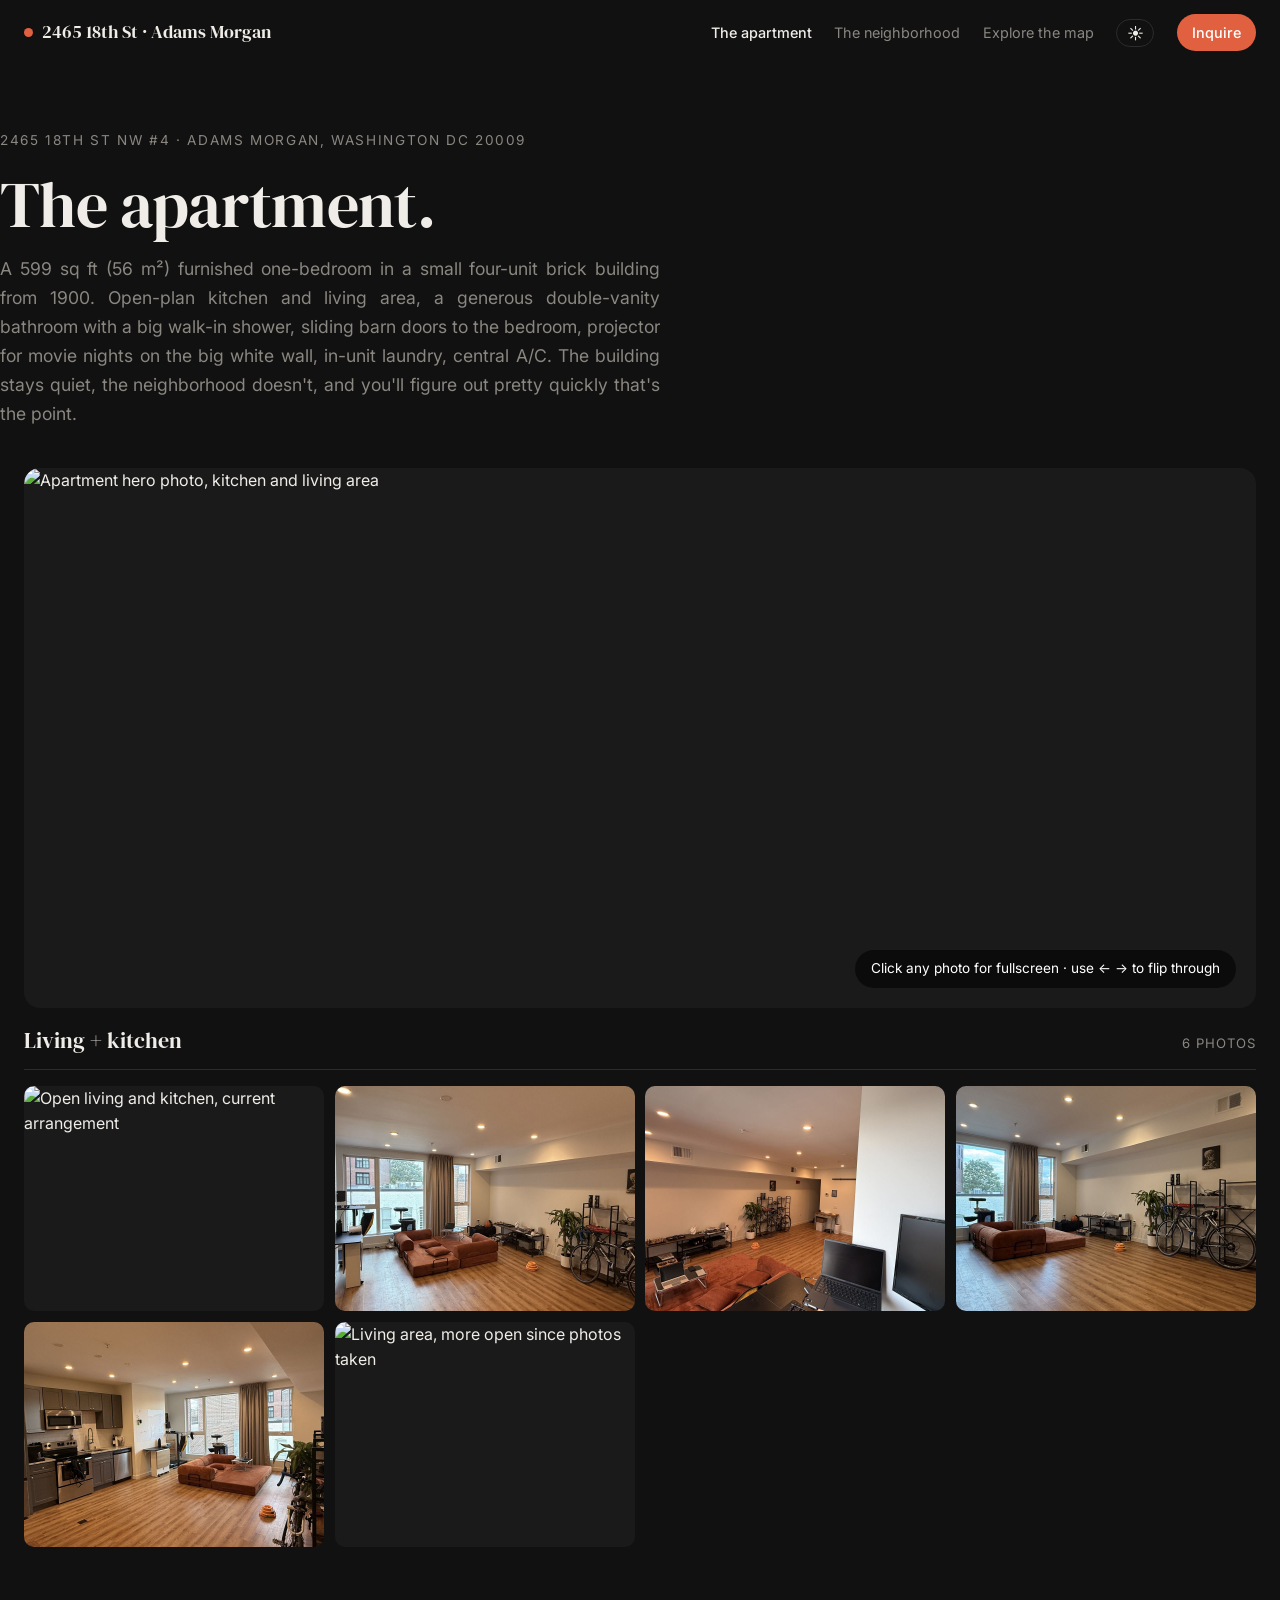
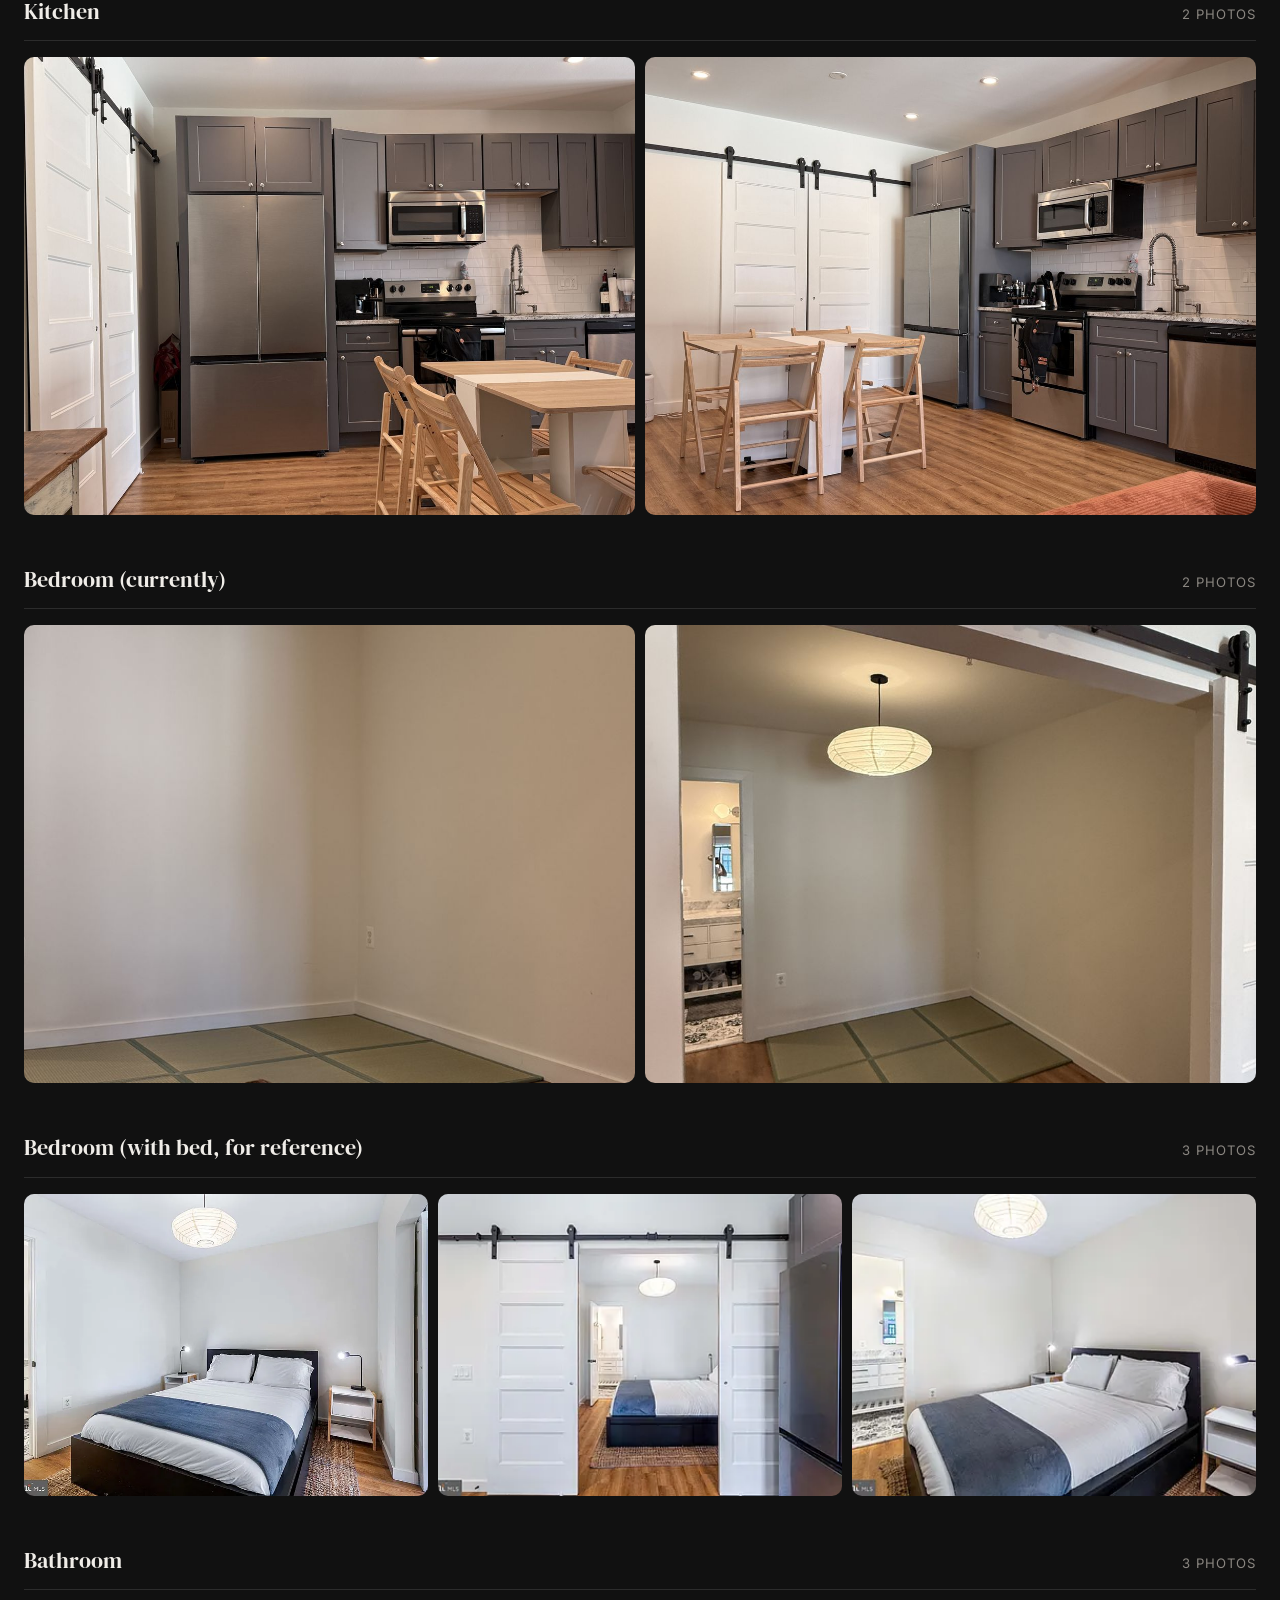
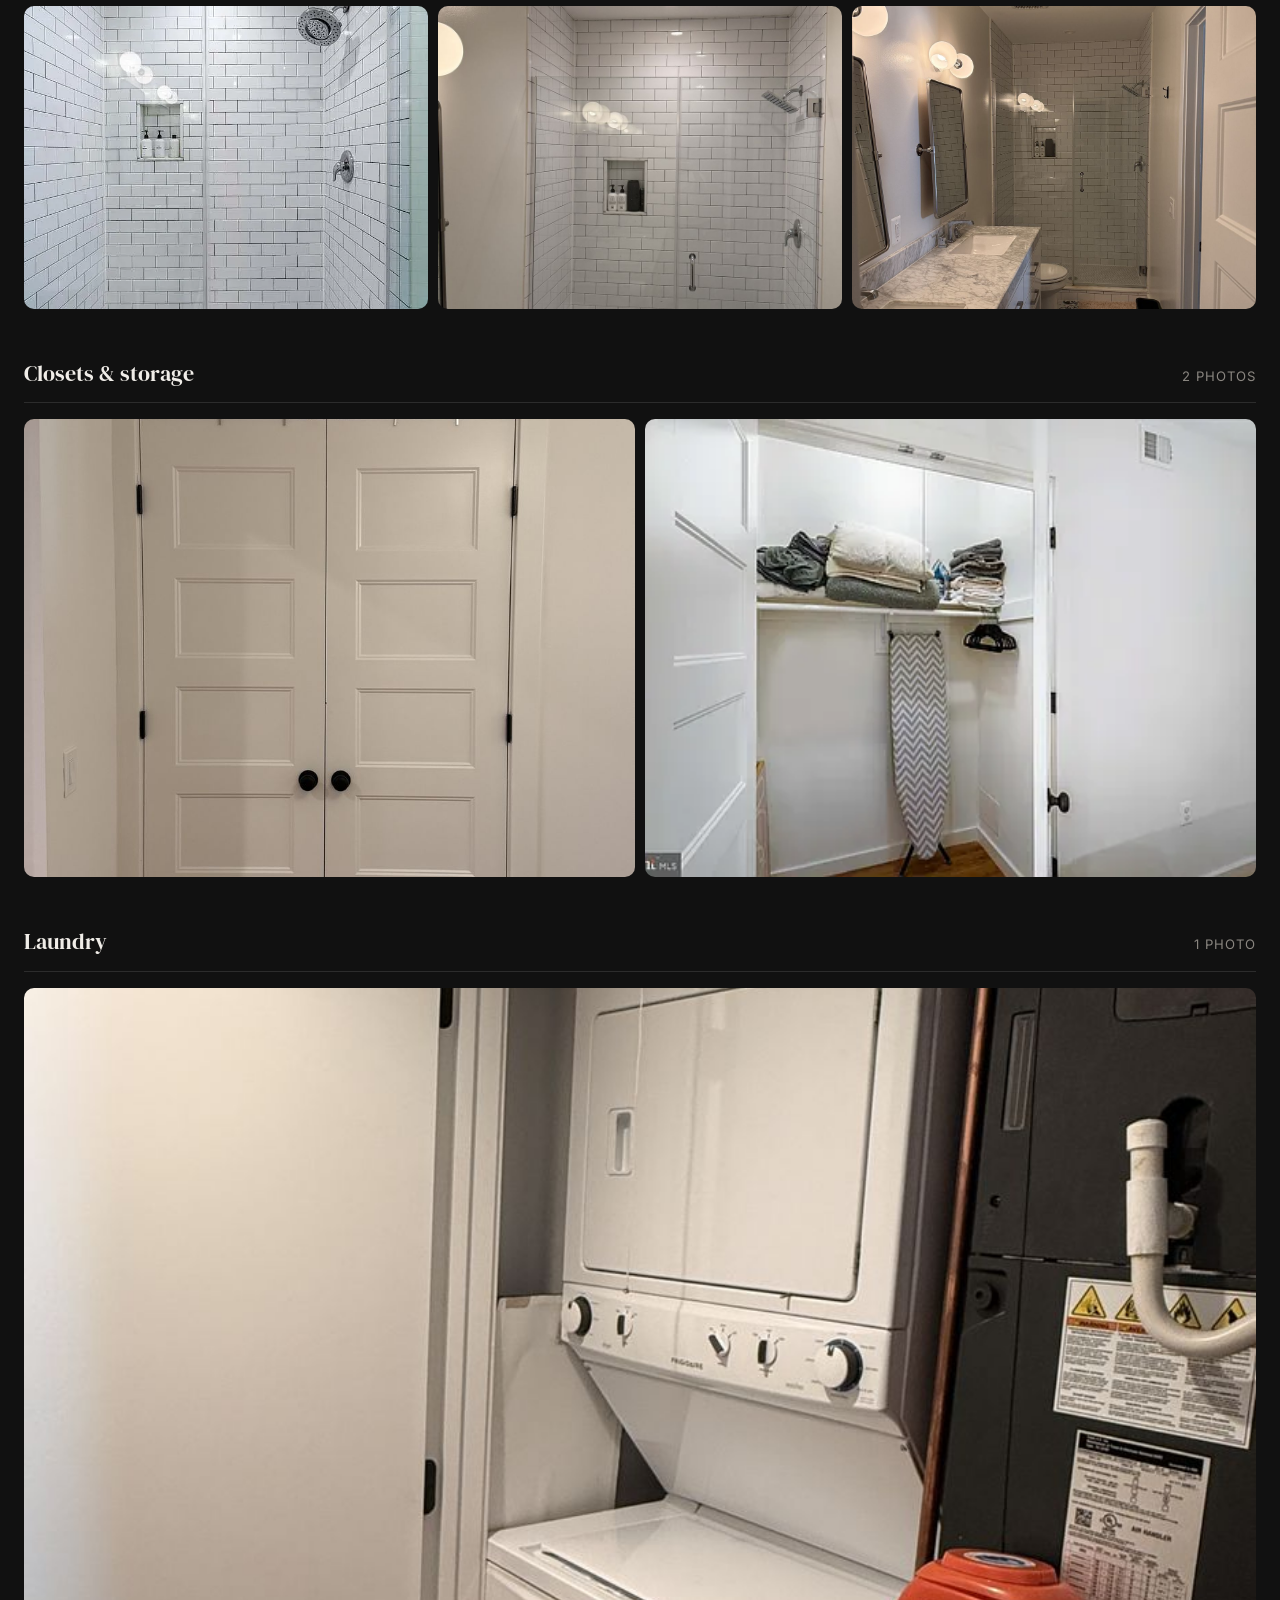
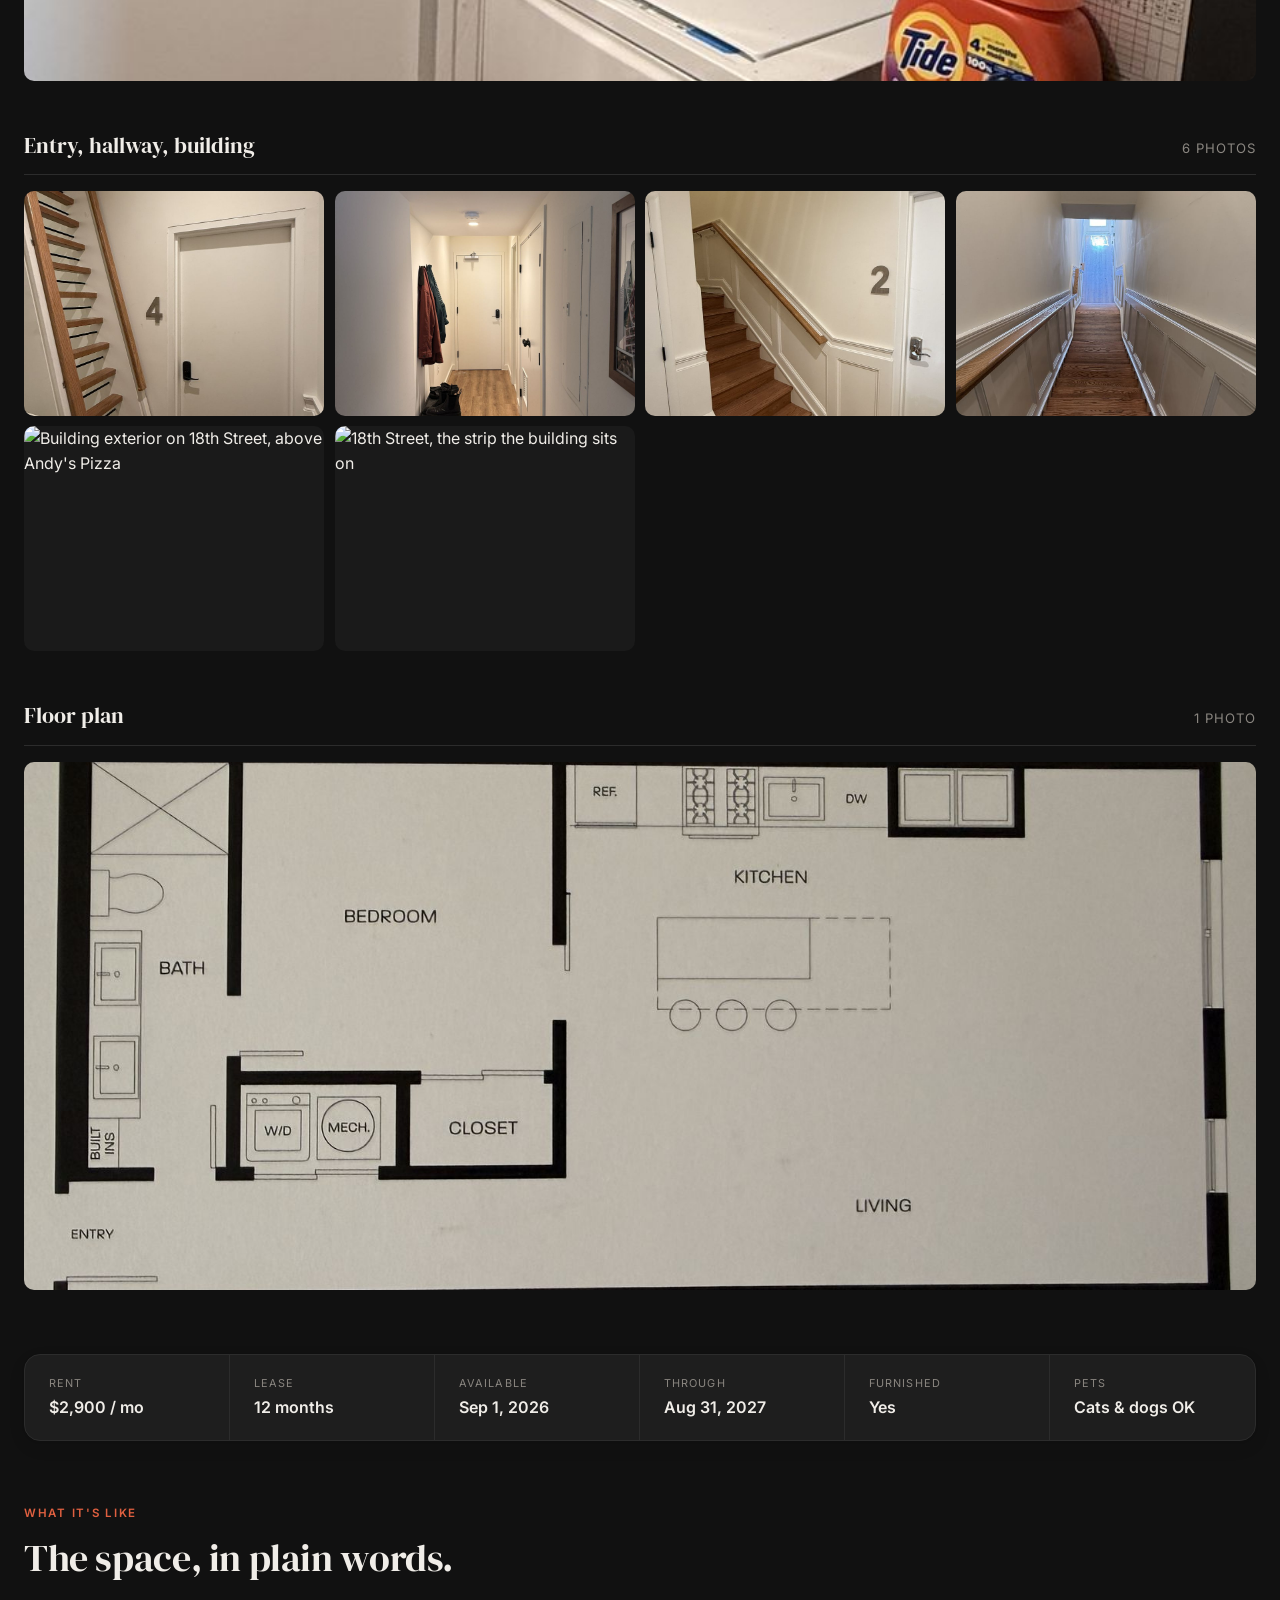
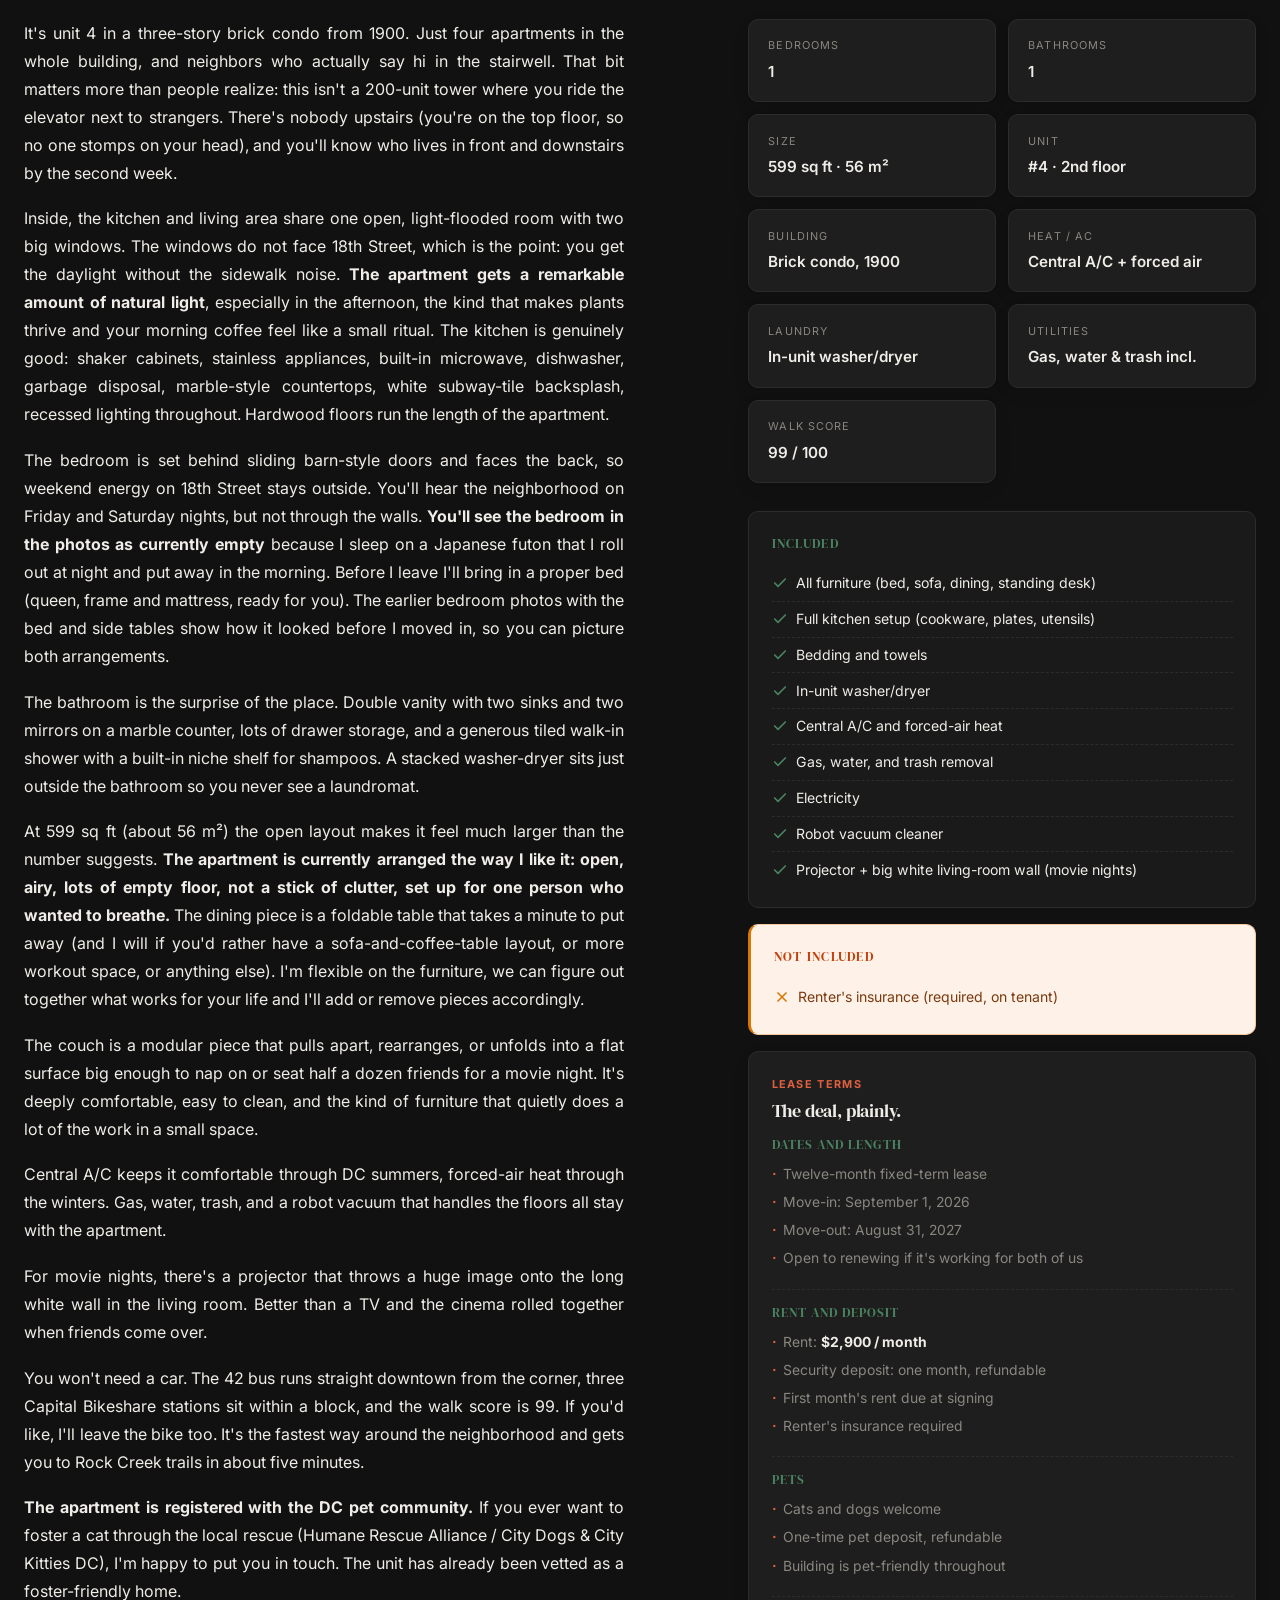
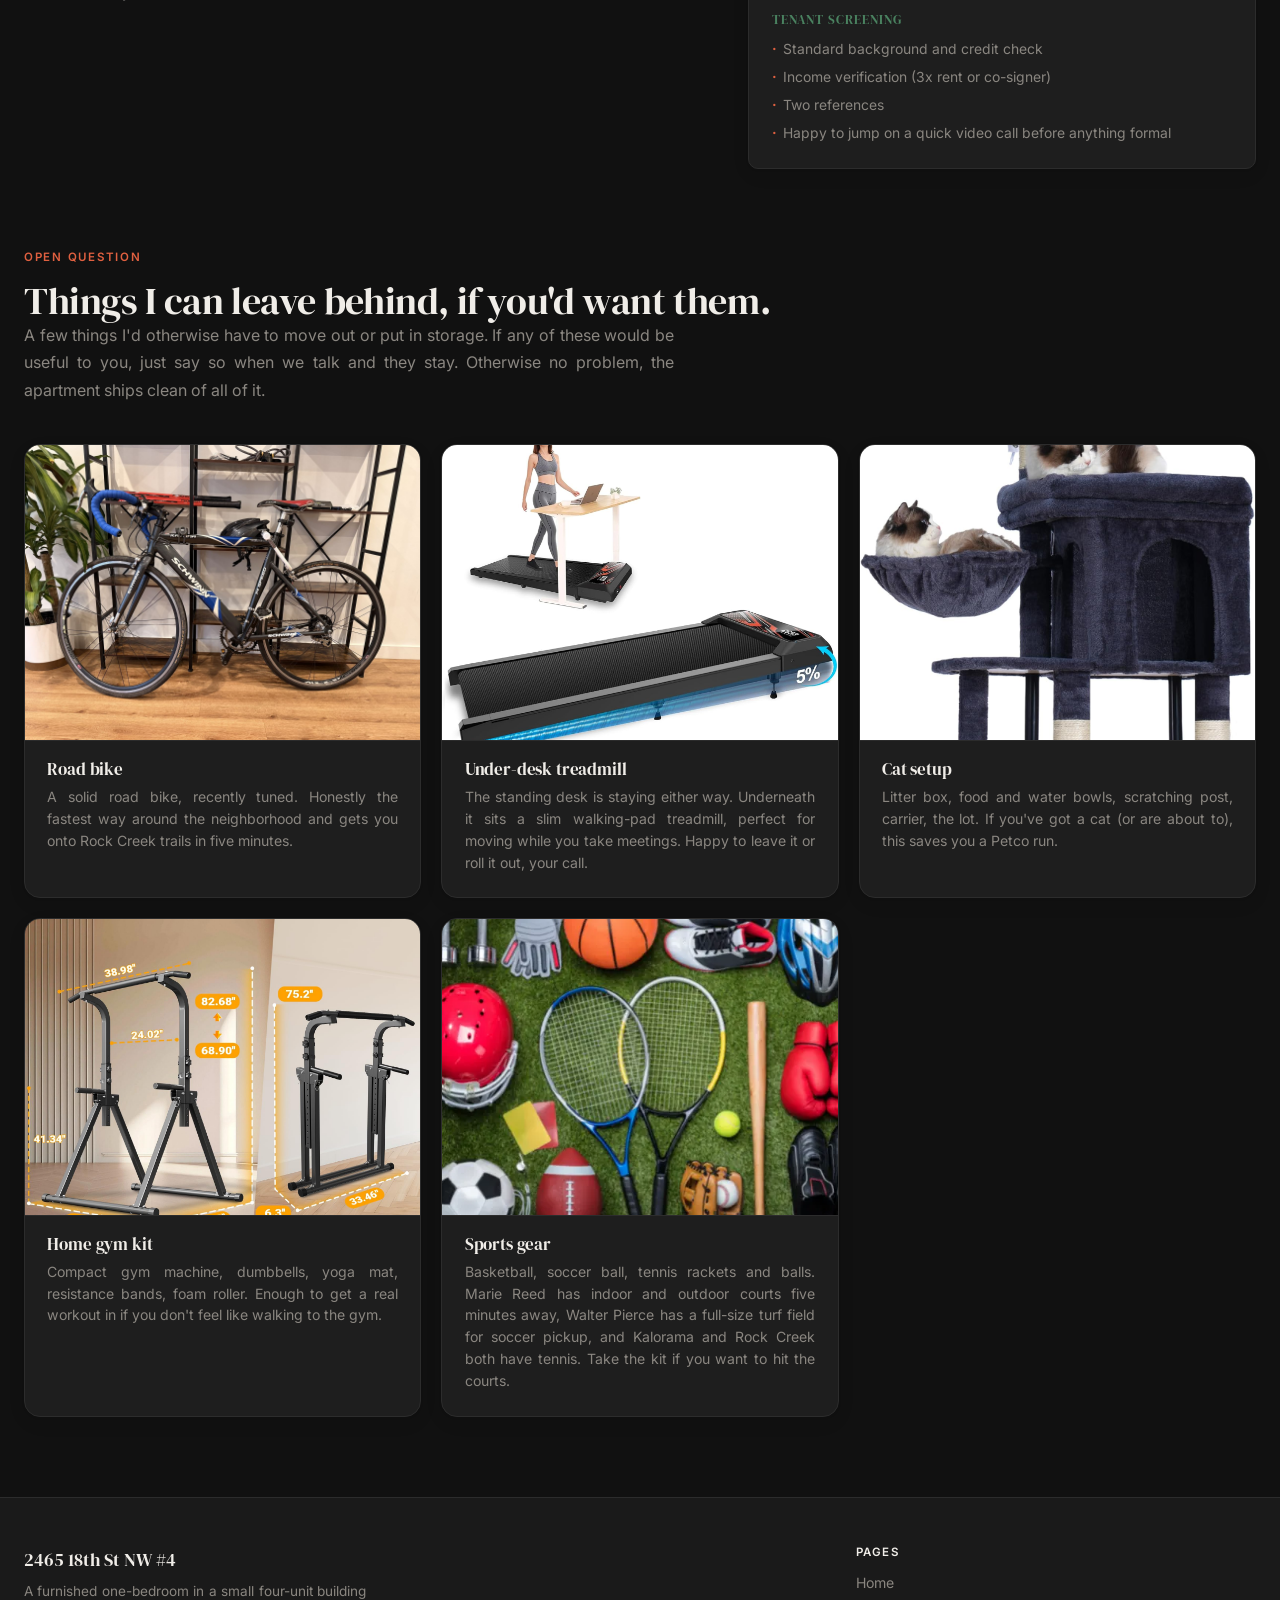
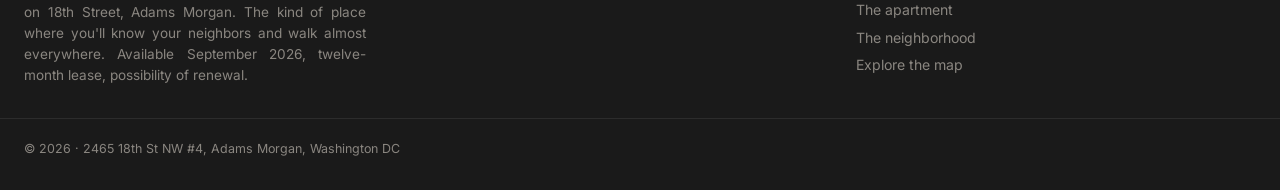
==== commit c9f685a3: "pics" ====
--- a/apartment.html
+++ b/apartment.html
@@ -1,5 +1,5 @@
 <!DOCTYPE html>
-<html lang="en" data-theme="light">
+<html lang="en" data-theme="dark">
 <head>
 <meta charset="utf-8" />
 <meta name="viewport" content="width=device-width, initial-scale=1" />
@@ -13,7 +13,7 @@
 
 <link rel="icon" type="image/svg+xml" href="data:image/svg+xml,%3Csvg xmlns='http://www.w3.org/2000/svg' viewBox='0 0 32 32'%3E%3Crect width='32' height='32' rx='6' fill='%23c14b2f'/%3E%3Ctext x='16' y='23' font-size='13' font-weight='700' fill='white' text-anchor='middle' font-family='Georgia%2C serif'%3E18%3C/text%3E%3C/svg%3E" />
 
-<script>(function(){const t=localStorage.getItem('theme')||'light';document.documentElement.setAttribute('data-theme',t);})();</script>
+<script>(function(){const t=localStorage.getItem('theme')||'dark';document.documentElement.setAttribute('data-theme',t);})();</script>
 
 <link rel="preconnect" href="https://fonts.googleapis.com" />
 <link rel="preconnect" href="https://fonts.gstatic.com" crossorigin />
@@ -39,7 +39,7 @@
 }
 
 /* Gallery grid */
-/* Category-grouped gallery */
+/* Category-grouped gallery — uniform tiles to avoid grid gaps */
 .gallery-cat { margin-bottom: 3rem; }
 .gallery-cat:last-child { margin-bottom: 0; }
 .cat-head {
@@ -49,9 +49,10 @@
 }
 .cat-title { font-family: var(--serif); font-size: 1.4rem; color: var(--ink); }
 .cat-count { font-size: .82rem; color: var(--muted); text-transform: uppercase; letter-spacing: .08em; }
+/* Variable column counts based on photo count, set per-section via inline style */
 .cat-grid {
-  display: grid; grid-template-columns: repeat(auto-fill, minmax(220px, 1fr));
-  gap: .65rem;
+  display: grid; gap: .65rem;
+  grid-template-columns: repeat(var(--cols, 4), 1fr);
 }
 .cat-grid .tile {
   aspect-ratio: 4/3; overflow: hidden; cursor: pointer;
@@ -59,12 +60,17 @@
 }
 .cat-grid .tile img { width: 100%; height: 100%; object-fit: cover; transition: transform .5s; }
 .cat-grid .tile:hover img { transform: scale(1.05); }
-.cat-grid .tile.wide { grid-column: span 2; }
-.cat-grid .tile.tall { aspect-ratio: 3/4; }
-.cat-grid .tile.floorplan { aspect-ratio: 16/9; }
+/* Wide variant for one-photo categories: full row, 16:9 */
+.cat-grid.solo { grid-template-columns: 1fr; }
+.cat-grid.solo .tile { aspect-ratio: 16/9; }
+.cat-grid.floorplan { grid-template-columns: 1fr; }
+.cat-grid.floorplan .tile { aspect-ratio: 21/9; }
+@media (max-width: 900px) {
+  .cat-grid { grid-template-columns: repeat(3, 1fr); }
+}
 @media (max-width: 540px) {
-  .cat-grid { grid-template-columns: 1fr 1fr; gap: .5rem; }
-  .cat-grid .tile.wide { grid-column: span 2; }
+  .cat-grid { grid-template-columns: repeat(2, 1fr); gap: .5rem; }
+  .cat-grid.solo { grid-template-columns: 1fr; }
 }
 
 .gallery {
@@ -114,20 +120,68 @@
 .feature-card .label { font-size: .68rem; text-transform: uppercase; letter-spacing: .1em; color: var(--muted); margin-bottom: .35rem; }
 .feature-card .value { font-weight: 600; font-size: .95rem; }
 
-/* Included list */
-.included-grid {
-  display: grid; grid-template-columns: 1fr 1fr; gap: 3rem;
-  background: var(--bg2); padding: 3rem 2.5rem;
-  border-radius: var(--radius-lg); margin-bottom: 5rem;
+/* Lease stack — sits inside the right column of about-grid, mirrors included style */
+.lease-stack {
+  margin-top: 1rem;
+  background: var(--card);
+  padding: 1.5rem 1.4rem 1.25rem;
+  border-radius: var(--radius);
   border: 1px solid var(--line);
-}
-.included-grid h3 { margin-bottom: 1rem; font-size: 1.2rem; }
-.included-grid ul { list-style: none; }
-.included-grid li {
-  padding: .55rem 0; font-size: .94rem; line-height: 1.5;
-  display: flex; gap: .65rem; align-items: flex-start;
+  box-shadow: var(--shadow);
+}
+.lease-stack .lease-eyebrow {
+  font-size: .68rem; text-transform: uppercase; letter-spacing: .12em;
+  color: var(--primary); font-weight: 700; margin-bottom: .35rem;
+}
+.lease-stack h3 { font-size: 1.15rem; margin-bottom: 1rem; color: var(--ink); }
+.lease-stack .lease-block + .lease-block { margin-top: 1rem; padding-top: 1rem; border-top: 1px dashed var(--line); }
+.lease-stack .lease-block h4 {
+  font-size: .8rem; text-transform: uppercase; letter-spacing: .08em;
+  margin-bottom: .5rem; color: var(--secondary);
+}
+.lease-stack ul { list-style: none; }
+.lease-stack li {
+  padding: .25rem 0; font-size: .87rem; line-height: 1.45; color: var(--muted);
+}
+.lease-stack li::before {
+  content: "·"; color: var(--primary); padding-right: .4rem; font-weight: bold;
+}
+
+/* Included list — sits inside the right column of about-grid */
+.included-stack {
+  margin-top: 1.75rem;
+  background: var(--bg2);
+  padding: 1.5rem 1.4rem 1.25rem;
+  border-radius: var(--radius);
+  border: 1px solid var(--line);
+}
+.included-stack + .included-stack { margin-top: 1rem; }
+.included-stack h3 {
+  font-size: .8rem; text-transform: uppercase; letter-spacing: .1em;
+  margin-bottom: .9rem; color: var(--secondary);
+}
+.included-stack.notincluded {
+  background: #fdf1e8;
+  border-color: #f4c89c;
+  border-left: 3px solid #d97706;
+}
+.included-stack.notincluded h3 { color: #c2410c; }
+.included-stack.notincluded li { color: #7c3a0f; }
+.included-stack.notincluded .x { color: #d97706; }
+.included-stack ul { list-style: none; }
+.included-stack li {
+  padding: .45rem 0; font-size: .88rem; line-height: 1.45;
+  display: flex; gap: .55rem; align-items: flex-start;
   border-bottom: 1px dashed var(--line);
 }
+.included-stack li:last-child { border-bottom: none; }
+.included-stack li .check, .included-stack li .x {
+  flex-shrink: 0; width: 16px; height: 16px; margin-top: 2px;
+}
+.included-stack .check { color: var(--secondary); }
+.included-stack .x { color: var(--muted); }
+/* Legacy 2-col grid (no longer used but kept for safety) */
+.included-grid { display: none; }
 .included-grid li:last-child { border-bottom: none; }
 .included-grid li .check, .included-grid li .x {
   flex-shrink: 0; width: 18px; height: 18px; margin-top: 2px;
@@ -181,7 +235,7 @@
   text-transform: uppercase; border-bottom: 1px solid var(--line);
   position: relative; overflow: hidden;
 }
-.extra-card .img-wrap::before {
+.extra-card .img-wrap:not(:has(img))::before {
   content: '📷'; position: absolute; font-size: 2.5rem; opacity: .25;
 }
 .extra-card .img-wrap span { position: relative; margin-top: 3.5rem; }
@@ -243,73 +297,65 @@
   <div class="about-grid" style="margin-top: 2.5rem;">
     <div class="prose">
       <p>It's unit 4 in a three-story brick condo from 1900. Just four apartments in the whole building, and neighbors who actually say hi in the stairwell. That bit matters more than people realize: this isn't a 200-unit tower where you ride the elevator next to strangers. There's nobody upstairs (you're on the top floor, so no one stomps on your head), and you'll know who lives in front and downstairs by the second week.</p>
-      <p>Inside, the kitchen and living area share one open, light-flooded room with two big windows. The windows do not face 18th Street, which is the point: you get the daylight without the sidewalk noise. The kitchen is genuinely good: shaker cabinets, stainless appliances, built-in microwave, dishwasher, garbage disposal, marble-style countertops, white subway-tile backsplash, recessed lighting throughout. Hardwood floors run the length of the apartment.</p>
-      <p>The bedroom is set behind sliding barn-style doors and faces the back, so weekend energy on 18th Street stays outside. You'll hear the neighborhood on Friday and Saturday nights, but not through the walls.</p>
+      <p>Inside, the kitchen and living area share one open, light-flooded room with two big windows. The windows do not face 18th Street, which is the point: you get the daylight without the sidewalk noise. <strong>The apartment gets a remarkable amount of natural light</strong>, especially in the afternoon, the kind that makes plants thrive and your morning coffee feel like a small ritual. The kitchen is genuinely good: shaker cabinets, stainless appliances, built-in microwave, dishwasher, garbage disposal, marble-style countertops, white subway-tile backsplash, recessed lighting throughout. Hardwood floors run the length of the apartment.</p>
+      <p>The bedroom is set behind sliding barn-style doors and faces the back, so weekend energy on 18th Street stays outside. You'll hear the neighborhood on Friday and Saturday nights, but not through the walls. <strong>You'll see the bedroom in the photos as currently empty</strong> because I sleep on a Japanese futon that I roll out at night and put away in the morning. Before I leave I'll bring in a proper bed (queen, frame and mattress, ready for you). The earlier bedroom photos with the bed and side tables show how it looked before I moved in, so you can picture both arrangements.</p>
       <p>The bathroom is the surprise of the place. Double vanity with two sinks and two mirrors on a marble counter, lots of drawer storage, and a generous tiled walk-in shower with a built-in niche shelf for shampoos. A stacked washer-dryer sits just outside the bathroom so you never see a laundromat.</p>
       <p>At 599 sq ft (about 56 m²) the open layout makes it feel much larger than the number suggests. <strong>The apartment is currently arranged the way I like it: open, airy, lots of empty floor, not a stick of clutter, set up for one person who wanted to breathe.</strong> The dining piece is a foldable table that takes a minute to put away (and I will if you'd rather have a sofa-and-coffee-table layout, or more workout space, or anything else). I'm flexible on the furniture, we can figure out together what works for your life and I'll add or remove pieces accordingly.</p>
-      <p><em>Note: the listing photos you'll see were taken under the previous arrangement and are placeholder material. New photos with the current setup are coming. The screenshot below shows roughly how it looks today, more open, less furniture, more floor.</em></p>
+      <p>The couch is a modular piece that pulls apart, rearranges, or unfolds into a flat surface big enough to nap on or seat half a dozen friends for a movie night. It's deeply comfortable, easy to clean, and the kind of furniture that quietly does a lot of the work in a small space.</p>
       <p>Central A/C keeps it comfortable through DC summers, forced-air heat through the winters. Gas, water, trash, and a robot vacuum that handles the floors all stay with the apartment.</p>
       <p>For movie nights, there's a projector that throws a huge image onto the long white wall in the living room. Better than a TV and the cinema rolled together when friends come over.</p>
       <p>You won't need a car. The 42 bus runs straight downtown from the corner, three Capital Bikeshare stations sit within a block, and the walk score is 99. If you'd like, I'll leave the bike too. It's the fastest way around the neighborhood and gets you to Rock Creek trails in about five minutes.</p>
       <p><strong>The apartment is registered with the DC pet community.</strong> If you ever want to foster a cat through the local rescue (Humane Rescue Alliance / City Dogs &amp; City Kitties DC), I'm happy to put you in touch. The unit has already been vetted as a foster-friendly home.</p>
     </div>
-    <div class="features fade-in stagger" id="features"></div>
-  </div>
-</div>
-
-<!-- What's included / not -->
-<div class="container">
-  <div class="included-grid">
-    <div>
-      <h3 style="color: var(--secondary);">Included</h3>
-      <ul id="included-list"></ul>
-    </div>
-    <div>
-      <h3 style="color: var(--muted);">Not included</h3>
-      <ul id="not-included-list"></ul>
-    </div>
-  </div>
-</div>
-
-<!-- Lease terms -->
-<div class="container">
-  <div class="eyebrow">Lease terms</div>
-  <h2>The deal, plainly.</h2>
-  <div class="lease-box" style="margin-top: 2rem;">
-    <div class="col">
-      <h3>Dates and length</h3>
-      <ul>
-        <li>Twelve-month fixed-term lease</li>
-        <li>Move-in: September 1, 2026</li>
-        <li>Move-out: August 31, 2027</li>
-        <li>Open to renewing if it's working for both of us</li>
-      </ul>
-    </div>
-    <div class="col">
-      <h3>Rent and deposit</h3>
-      <ul>
-        <li>Rent: <strong style="color: var(--ink);">$2,900 / month</strong></li>
-        <li>Security deposit: one month, refundable</li>
-        <li>First month's rent due at signing</li>
-        <li>Renter's insurance required</li>
-      </ul>
-    </div>
-    <div class="col">
-      <h3>Pets</h3>
-      <ul>
-        <li>Cats and dogs welcome</li>
-        <li>One-time pet deposit, refundable</li>
-        <li>Building is pet-friendly throughout</li>
-      </ul>
-    </div>
-    <div class="col">
-      <h3>Tenant screening</h3>
-      <ul>
-        <li>Standard background and credit check</li>
-        <li>Income verification (3x rent or co-signer)</li>
-        <li>Two references</li>
-        <li>Happy to jump on a quick video call before anything formal</li>
-      </ul>
+    <div class="about-side">
+      <div class="features fade-in stagger" id="features"></div>
+      <div class="included-stack">
+        <h3>Included</h3>
+        <ul id="included-list"></ul>
+      </div>
+      <div class="included-stack notincluded">
+        <h3>Not included</h3>
+        <ul id="not-included-list"></ul>
+      </div>
+      <div class="lease-stack">
+        <div class="lease-eyebrow">Lease terms</div>
+        <h3>The deal, plainly.</h3>
+        <div class="lease-block">
+          <h4>Dates and length</h4>
+          <ul>
+            <li>Twelve-month fixed-term lease</li>
+            <li>Move-in: September 1, 2026</li>
+            <li>Move-out: August 31, 2027</li>
+            <li>Open to renewing if it's working for both of us</li>
+          </ul>
+        </div>
+        <div class="lease-block">
+          <h4>Rent and deposit</h4>
+          <ul>
+            <li>Rent: <strong style="color: var(--ink);">$2,900 / month</strong></li>
+            <li>Security deposit: one month, refundable</li>
+            <li>First month's rent due at signing</li>
+            <li>Renter's insurance required</li>
+          </ul>
+        </div>
+        <div class="lease-block">
+          <h4>Pets</h4>
+          <ul>
+            <li>Cats and dogs welcome</li>
+            <li>One-time pet deposit, refundable</li>
+            <li>Building is pet-friendly throughout</li>
+          </ul>
+        </div>
+        <div class="lease-block">
+          <h4>Tenant screening</h4>
+          <ul>
+            <li>Standard background and credit check</li>
+            <li>Income verification (3x rent or co-signer)</li>
+            <li>Two references</li>
+            <li>Happy to jump on a quick video call before anything formal</li>
+          </ul>
+        </div>
+      </div>
     </div>
   </div>
 </div>
@@ -321,35 +367,35 @@
   <p class="extras-intro">A few things I'd otherwise have to move out or put in storage. If any of these would be useful to you, just say so when we talk and they stay. Otherwise no problem, the apartment ships clean of all of it.</p>
   <div class="extras-grid">
     <div class="extra-card">
-      <div class="img-wrap"><span>Bike photo coming</span></div>
+      <div class="img-wrap"><img src="Images/extras/20260509_225903300_iOS.jpg" alt="Road bike" loading="lazy" decoding="async" /></div>
       <div class="body">
         <h4>Road bike</h4>
         <p>A solid road bike, recently tuned. Honestly the fastest way around the neighborhood and gets you onto Rock Creek trails in five minutes.</p>
       </div>
     </div>
     <div class="extra-card">
-      <div class="img-wrap"><span>Treadmill photo coming</span></div>
+      <div class="img-wrap"><img src="Images/extras/tm.jpg" alt="Under-desk treadmill" loading="lazy" decoding="async" /></div>
       <div class="body">
         <h4>Under-desk treadmill</h4>
         <p>The standing desk is staying either way. Underneath it sits a slim walking-pad treadmill, perfect for moving while you take meetings. Happy to leave it or roll it out, your call.</p>
       </div>
     </div>
     <div class="extra-card">
-      <div class="img-wrap"><span>Cat setup photo coming</span></div>
+      <div class="img-wrap"><img src="Images/extras/cat.jpg" alt="Cat setup" loading="lazy" decoding="async" /></div>
       <div class="body">
         <h4>Cat setup</h4>
         <p>Litter box, food and water bowls, scratching post, carrier, the lot. If you've got a cat (or are about to), this saves you a Petco run.</p>
       </div>
     </div>
     <div class="extra-card">
-      <div class="img-wrap"><span>Gym kit photo coming</span></div>
+      <div class="img-wrap"><img src="Images/extras/machine.jpg" alt="Home gym machine" loading="lazy" decoding="async" /></div>
       <div class="body">
         <h4>Home gym kit</h4>
-        <p>Dumbbells, yoga mat, resistance bands, foam roller. Enough to get a real workout in if you don't feel like walking to the gym.</p>
+        <p>Compact gym machine, dumbbells, yoga mat, resistance bands, foam roller. Enough to get a real workout in if you don't feel like walking to the gym.</p>
       </div>
     </div>
     <div class="extra-card">
-      <div class="img-wrap"><span>Sports gear photo coming</span></div>
+      <div class="img-wrap"><img src="Images/extras/sport.webp" alt="Sports gear" loading="lazy" decoding="async" /></div>
       <div class="body">
         <h4>Sports gear</h4>
         <p>Basketball, soccer ball, tennis rackets and balls. Marie Reed has indoor and outdoor courts five minutes away, Walter Pierce has a full-size turf field for soccer pickup, and Kalorama and Rock Creek both have tennis. Take the kit if you want to hit the courts.</p>
@@ -373,19 +419,16 @@
 <script src="assets/partials.js"></script>
 <script src="assets/shared.js"></script>
 <script>
-// Photos grouped by category. The first item is the hero (already shown above).
+// Photos grouped by category. Single-photo categories use a "solo" layout.
 const GALLERY = [
   {
     title: 'Living + kitchen',
     photos: [
-      { src: 'Images/apt/20260509_213500930_iOS.jpg', alt: 'Open living and kitchen, current arrangement', cls: 'wide' },
+      { src: 'Images/apt/20260509_213500930_iOS.jpg', alt: 'Open living and kitchen, current arrangement' },
       { src: 'Images/apt/20260509_213802312_iOS.jpg', alt: 'Living area with big windows and orange sectional' },
       { src: 'Images/apt/20260509_213620868_iOS.jpg', alt: 'Living area with bike rack and projector wall' },
-      { src: 'Images/apt/20260509_213651642_iOS.jpg', alt: 'Living area looking toward the bedroom barn doors' },
-      { src: 'Images/apt/20260509_213553703_iOS.jpg', alt: 'Living area with the windows on the back side' },
       { src: 'Images/apt/20260509_213557707_iOS.jpg', alt: 'Living area with the cat tower in the window' },
-      { src: 'Images/apt/20260509_213544154_iOS.jpg', alt: 'Wide angle, kitchen and living', cls: 'wide' },
-      { src: 'Images/apt/20260509_213534983_iOS.jpg', alt: 'Kitchen and living from the bedroom side' },
+      { src: 'Images/apt/20260509_213544154_iOS.jpg', alt: 'Wide angle, kitchen and living' },
       { src: 'Images/apt/20260509_213444015_iOS.jpg', alt: 'Living area, more open since photos taken' },
     ]
   },
@@ -394,25 +437,41 @@
     photos: [
       { src: 'Images/apt/20260509_212704351_iOS.jpg', alt: 'Kitchen with stainless fridge, range, dishwasher' },
       { src: 'Images/apt/20260509_212732728_iOS.jpg', alt: 'Kitchen and dining piece with barn doors closed' },
-      { src: 'Images/apt/20260509_212730940_iOS.jpg', alt: 'Kitchen wide angle' },
-    ]
-  },
-  {
-    title: 'Bedroom',
-    photos: [
-      { src: 'Images/apt/c9404eb434c1e056fbeba8cedf2a7c16-cc_ft_768.webp', alt: 'Bedroom with paper-lantern light fixture' },
-      { src: 'Images/apt/c506424bd50142347b9bac4879e1ca61-cc_ft_384.webp', alt: 'Bedroom seen through sliding barn doors' },
-      { src: 'Images/apt/f75c0b578fd45d189bf68b99d5d257eb-cc_ft_384.webp', alt: 'Bedroom side angle, bed and side tables' },
+    ]
+  },
+  {
+    title: 'Bedroom (currently)',
+    photos: [
+      { src: 'Images/apt/20260509_223936625_iOS.jpg', alt: 'Bedroom currently empty with tatami mat and the cat. A proper bed will be in by move-in.' },
+      { src: 'Images/apt/20260509_223933119_iOS.jpg', alt: 'Bedroom looking through the open barn doors, tatami visible' },
+    ]
+  },
+  {
+    title: 'Bedroom (with bed, for reference)',
+    photos: [
+      { src: 'Images/apt/c9404eb434c1e056fbeba8cedf2a7c16-cc_ft_768.webp', alt: 'Bedroom with bed, paper-lantern light, before I moved in' },
+      { src: 'Images/apt/c506424bd50142347b9bac4879e1ca61-cc_ft_384.webp', alt: 'Bedroom seen through sliding barn doors, before' },
+      { src: 'Images/apt/f75c0b578fd45d189bf68b99d5d257eb-cc_ft_384.webp', alt: 'Bedroom side angle with side tables, before' },
     ]
   },
   {
     title: 'Bathroom',
     photos: [
-      { src: 'Images/apt/20260509_211035569_iOS.jpg', alt: 'Bathroom: double vanity, marble counter, big walk-in shower with subway tile' },
+      { src: 'Images/apt/e02123ef704a3381e3cc24ff428959be-cc_ft_768.webp', alt: 'Bathroom: double vanity with two sinks and two mirrors' },
+      { src: 'Images/apt/20260509_224005974_iOS.jpg', alt: 'Walk-in shower close-up: subway tile, niche shelf, glass door' },
+      { src: 'Images/apt/20260509_211035569_iOS.jpg', alt: 'Bathroom wide angle showing vanity and shower' },
+    ]
+  },
+  {
+    title: 'Closets &amp; storage',
+    photos: [
+      { src: 'Images/apt/20260509_223954117_iOS.jpg', alt: 'Five-panel double closet doors in the bedroom' },
+      { src: 'Images/apt/7c26cb5ce9332a7bdbbddcebe9501d7c-cc_ft_384.webp', alt: 'Closet interior with shelf and ironing board' },
     ]
   },
   {
     title: 'Laundry',
+    layout: 'solo',
     photos: [
       { src: 'Images/apt/20260509_194451655_iOS.jpg', alt: 'Stacked washer/dryer in its own closet' },
     ]
@@ -425,13 +484,14 @@
       { src: 'Images/apt/20260509_194252879_iOS.jpg', alt: 'Stairwell to the upper floor' },
       { src: 'Images/apt/20260509_194247241_iOS.jpg', alt: 'Looking up the building stairs' },
       { src: 'Images/apt/20260509_193336152_iOS.jpg', alt: 'Building exterior on 18th Street, above Andy\'s Pizza' },
-      { src: 'Images/apt/20260509_193403970_iOS.jpg', alt: '18th Street, the strip the building sits on', cls: 'wide' },
+      { src: 'Images/apt/20260509_193403970_iOS.jpg', alt: '18th Street, the strip the building sits on' },
     ]
   },
   {
     title: 'Floor plan',
-    photos: [
-      { src: 'Images/apt/20260509_204323920_iOS.jpg', alt: 'Floor plan: bath, bedroom, closet, kitchen, living', cls: 'floorplan wide' },
+    layout: 'floorplan',
+    photos: [
+      { src: 'Images/apt/20260509_204323920_iOS.jpg', alt: 'Floor plan: bath, bedroom, closet, kitchen, living' },
     ]
   },
 ];
@@ -451,10 +511,19 @@
     head.innerHTML = `<div class="cat-title">${cat.title}</div><div class="cat-count">${cat.photos.length} photo${cat.photos.length===1?'':'s'}</div>`;
     section.appendChild(head);
     const grid = document.createElement('div');
-    grid.className = 'cat-grid';
+    // Pick column count based on photo count, or use solo/floorplan layouts
+    let extra = '';
+    let cols = 4;
+    if (cat.layout === 'solo') extra = ' solo';
+    else if (cat.layout === 'floorplan') extra = ' floorplan';
+    else if (cat.photos.length === 2) cols = 2;
+    else if (cat.photos.length === 3) cols = 3;
+    else if (cat.photos.length >= 4) cols = 4;
+    grid.className = 'cat-grid' + extra;
+    grid.style.setProperty('--cols', cols);
     cat.photos.forEach(p => {
       const tile = document.createElement('div');
-      tile.className = 'tile ' + (p.cls || '');
+      tile.className = 'tile';
       tile.innerHTML = `<img loading="lazy" decoding="async" src="${p.src}" alt="${p.alt}" />`;
       const myIdx = idx;
       tile.addEventListener('click', () => openLightbox(myIdx));
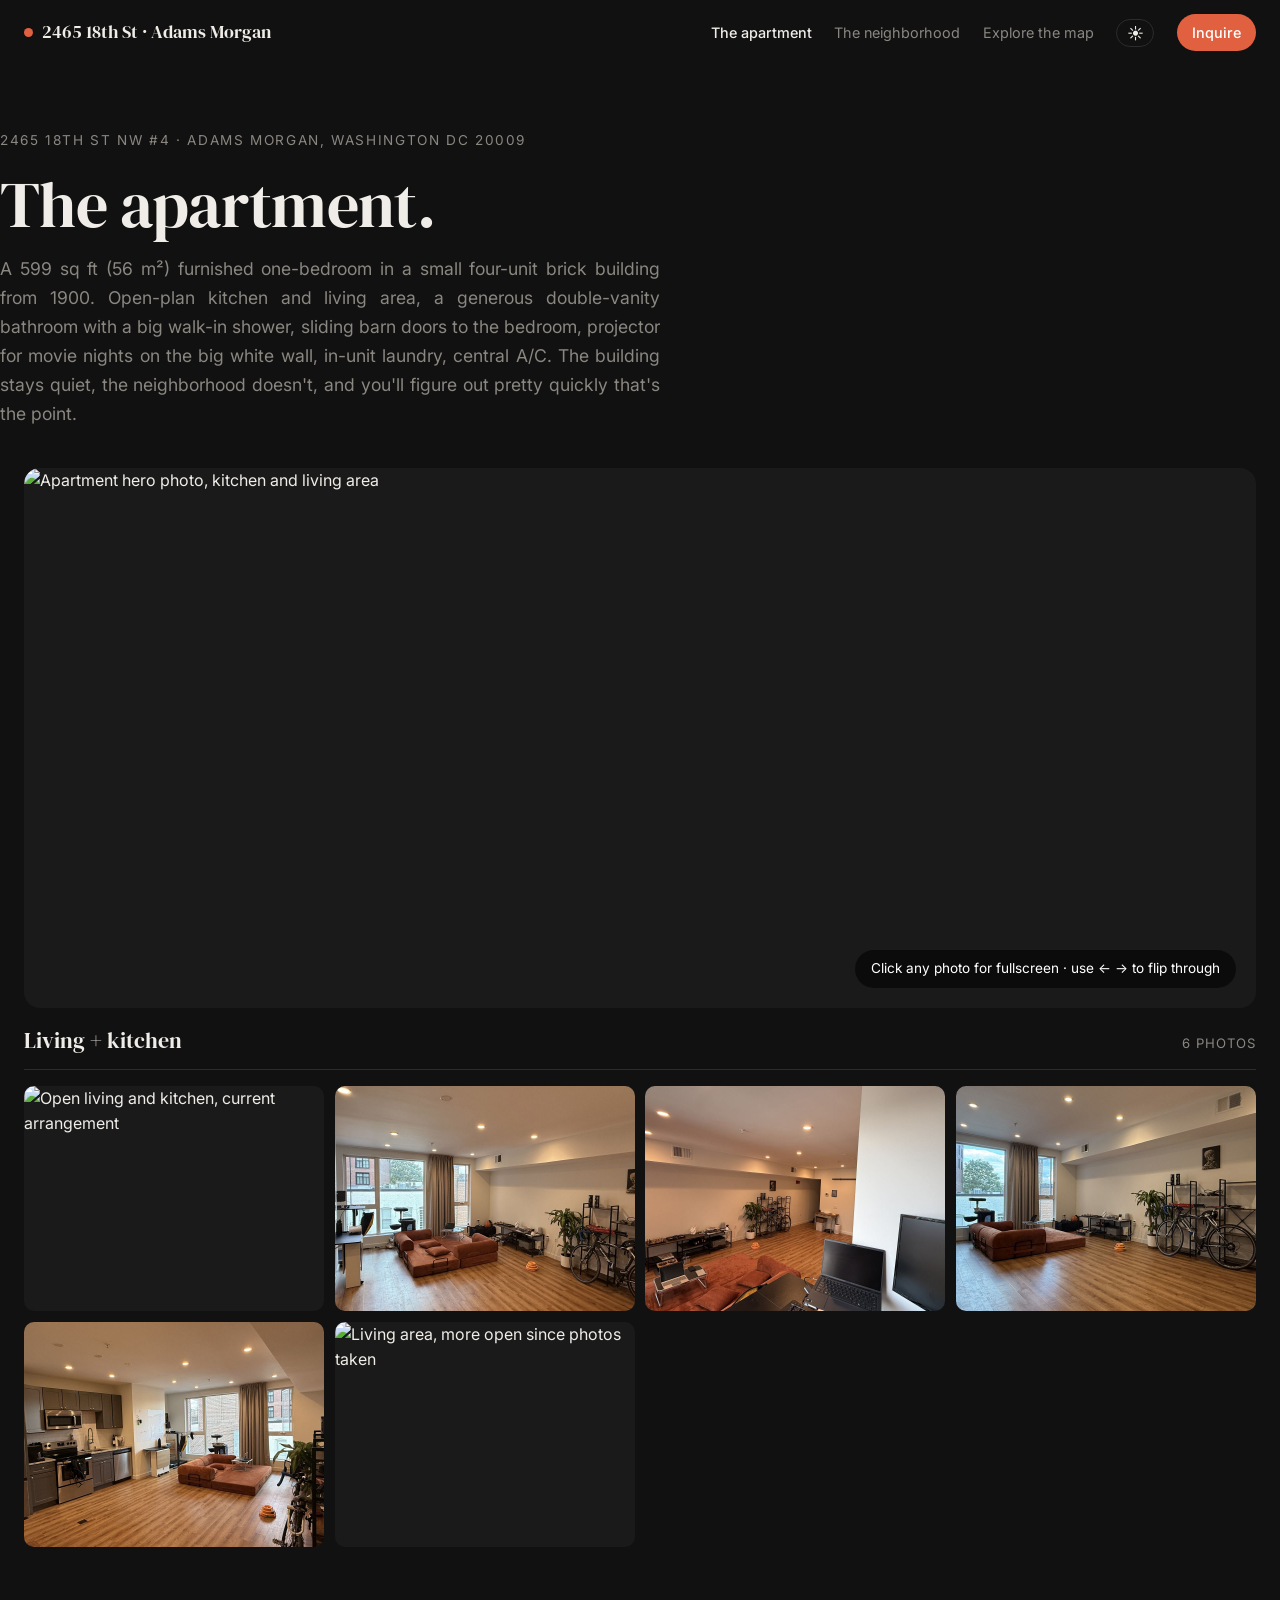
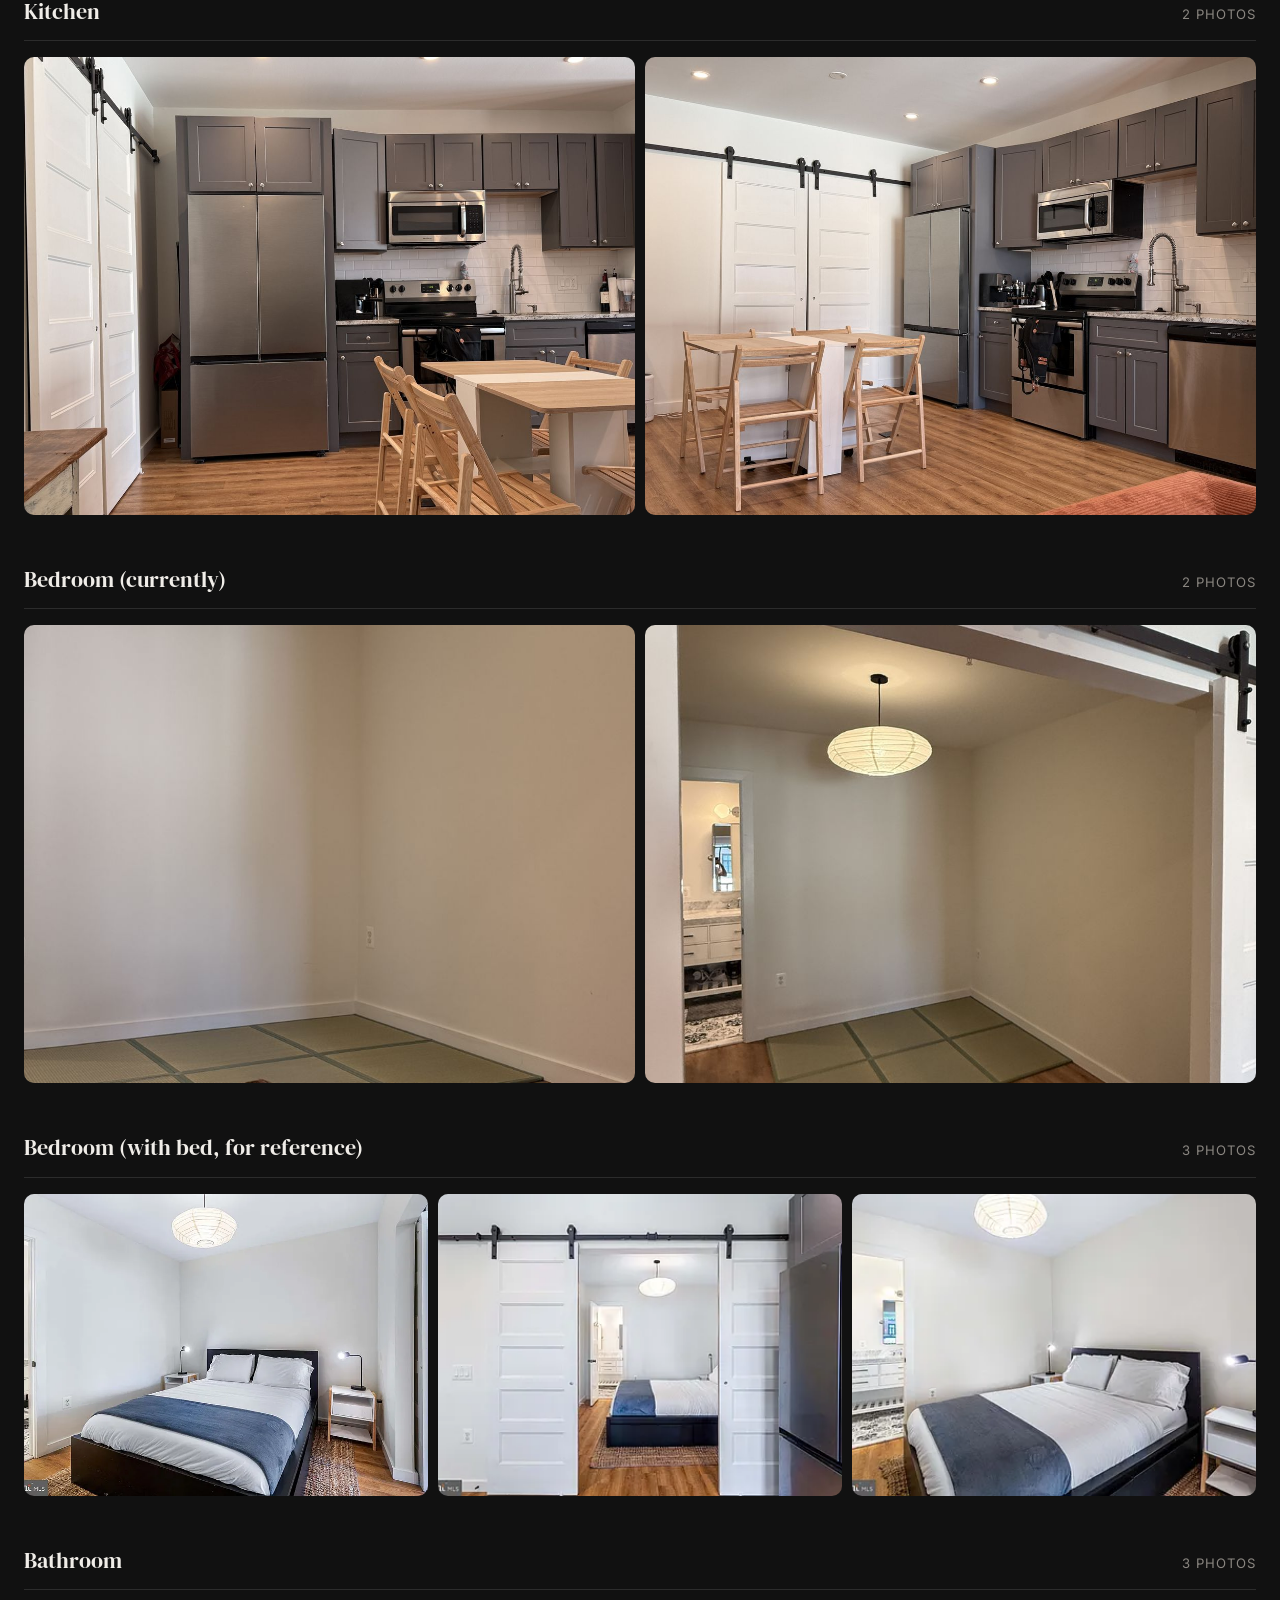
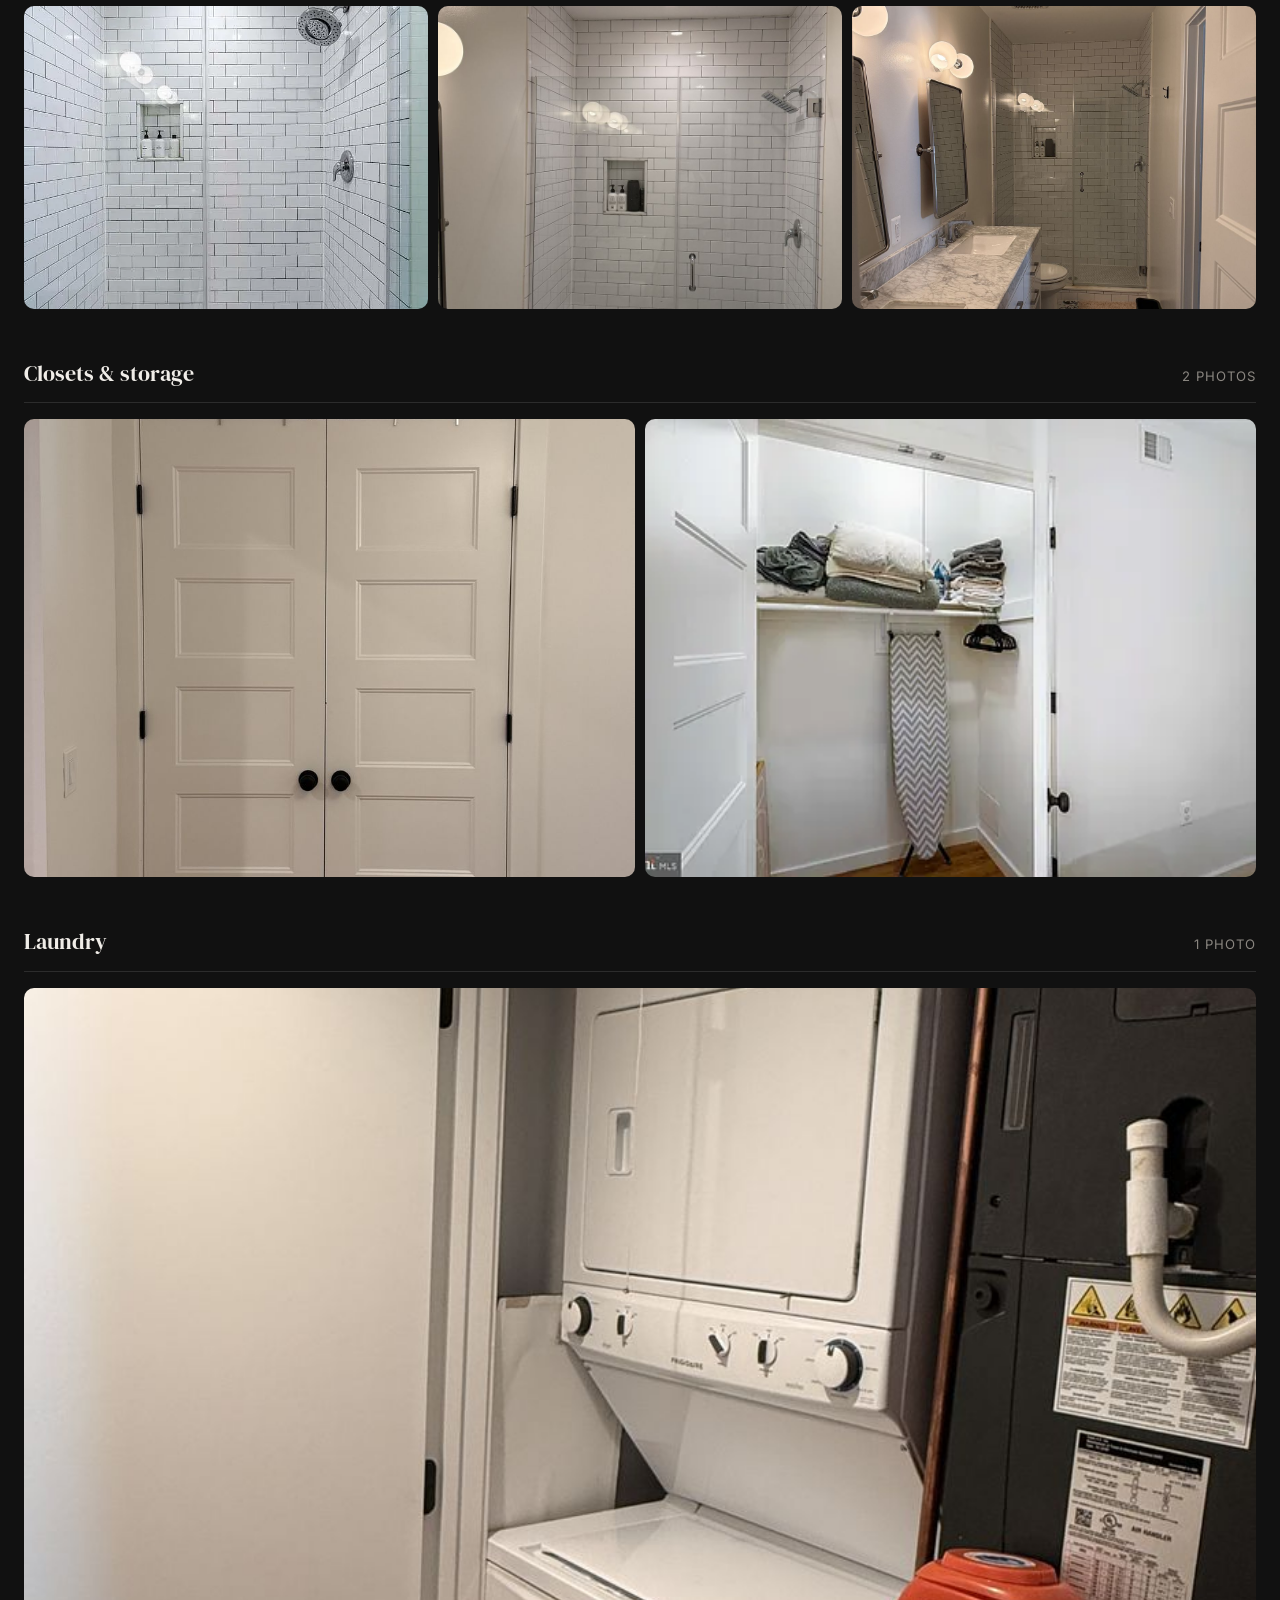
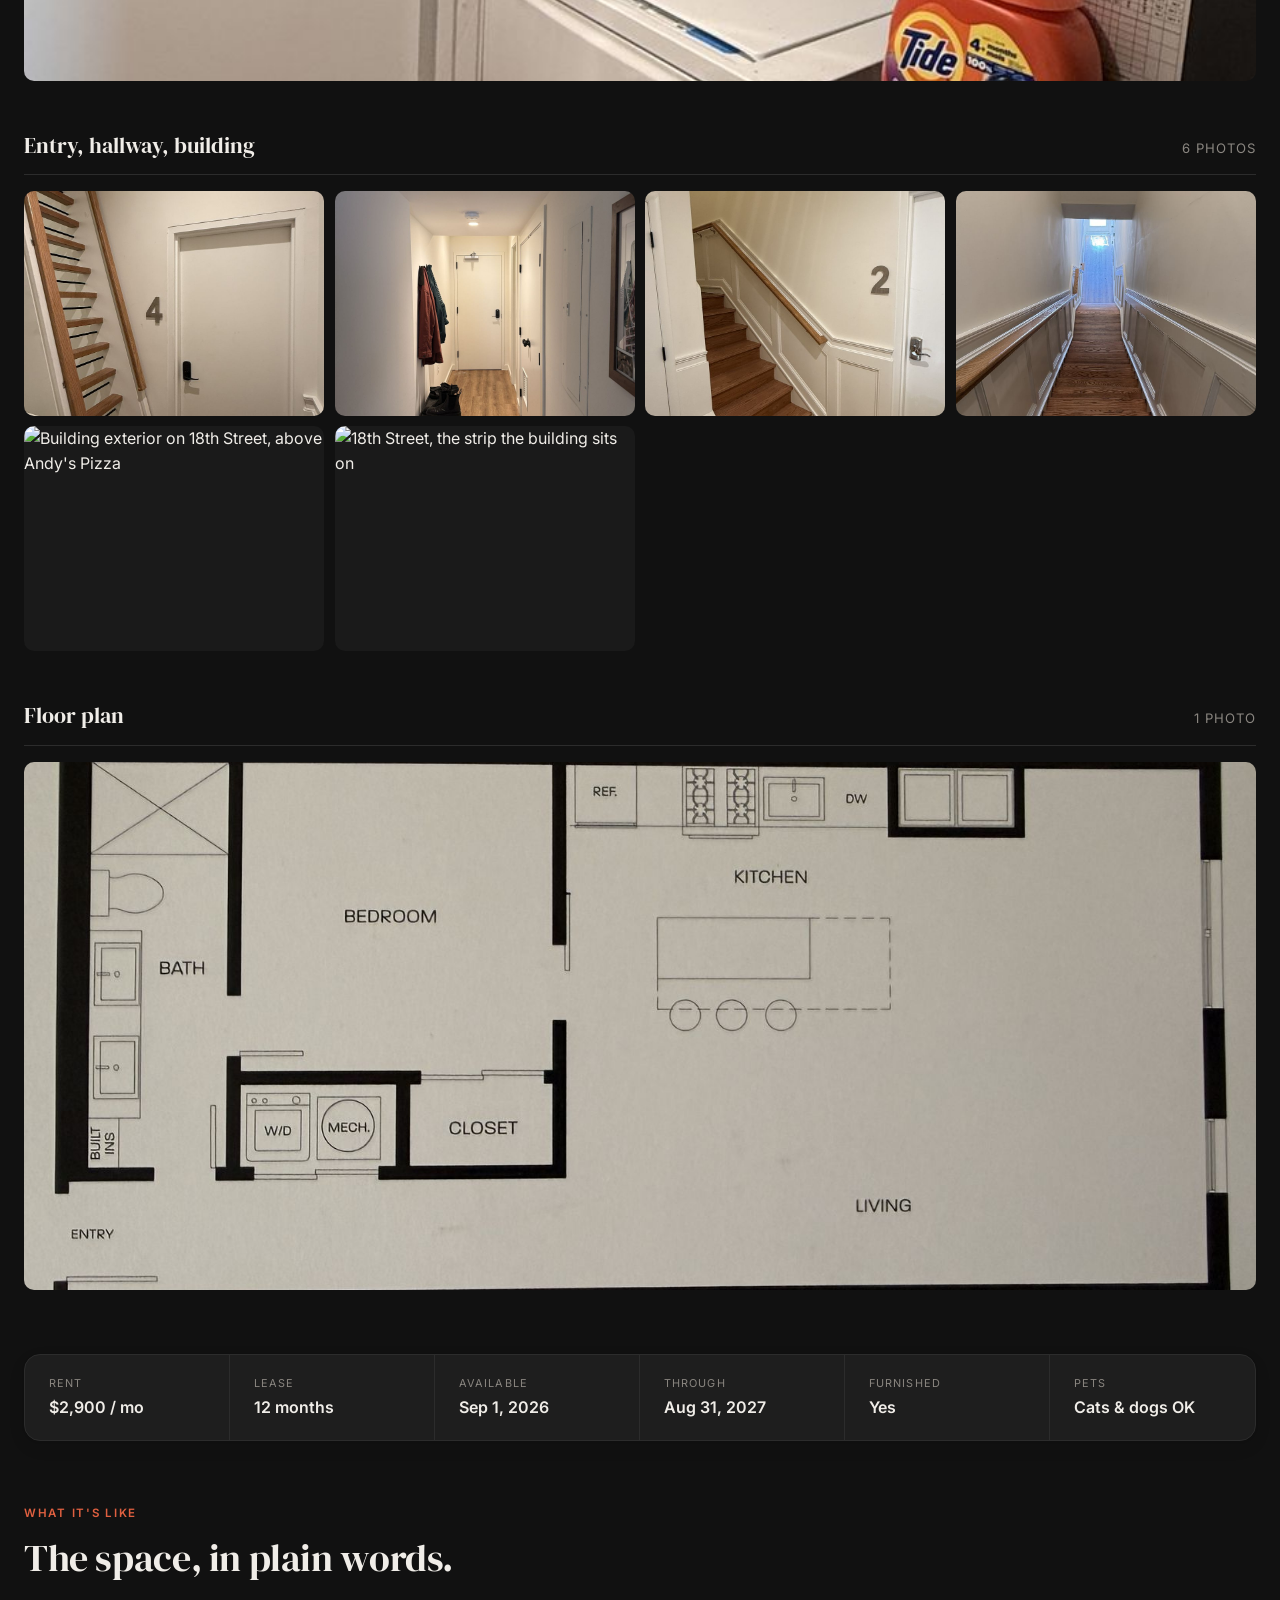
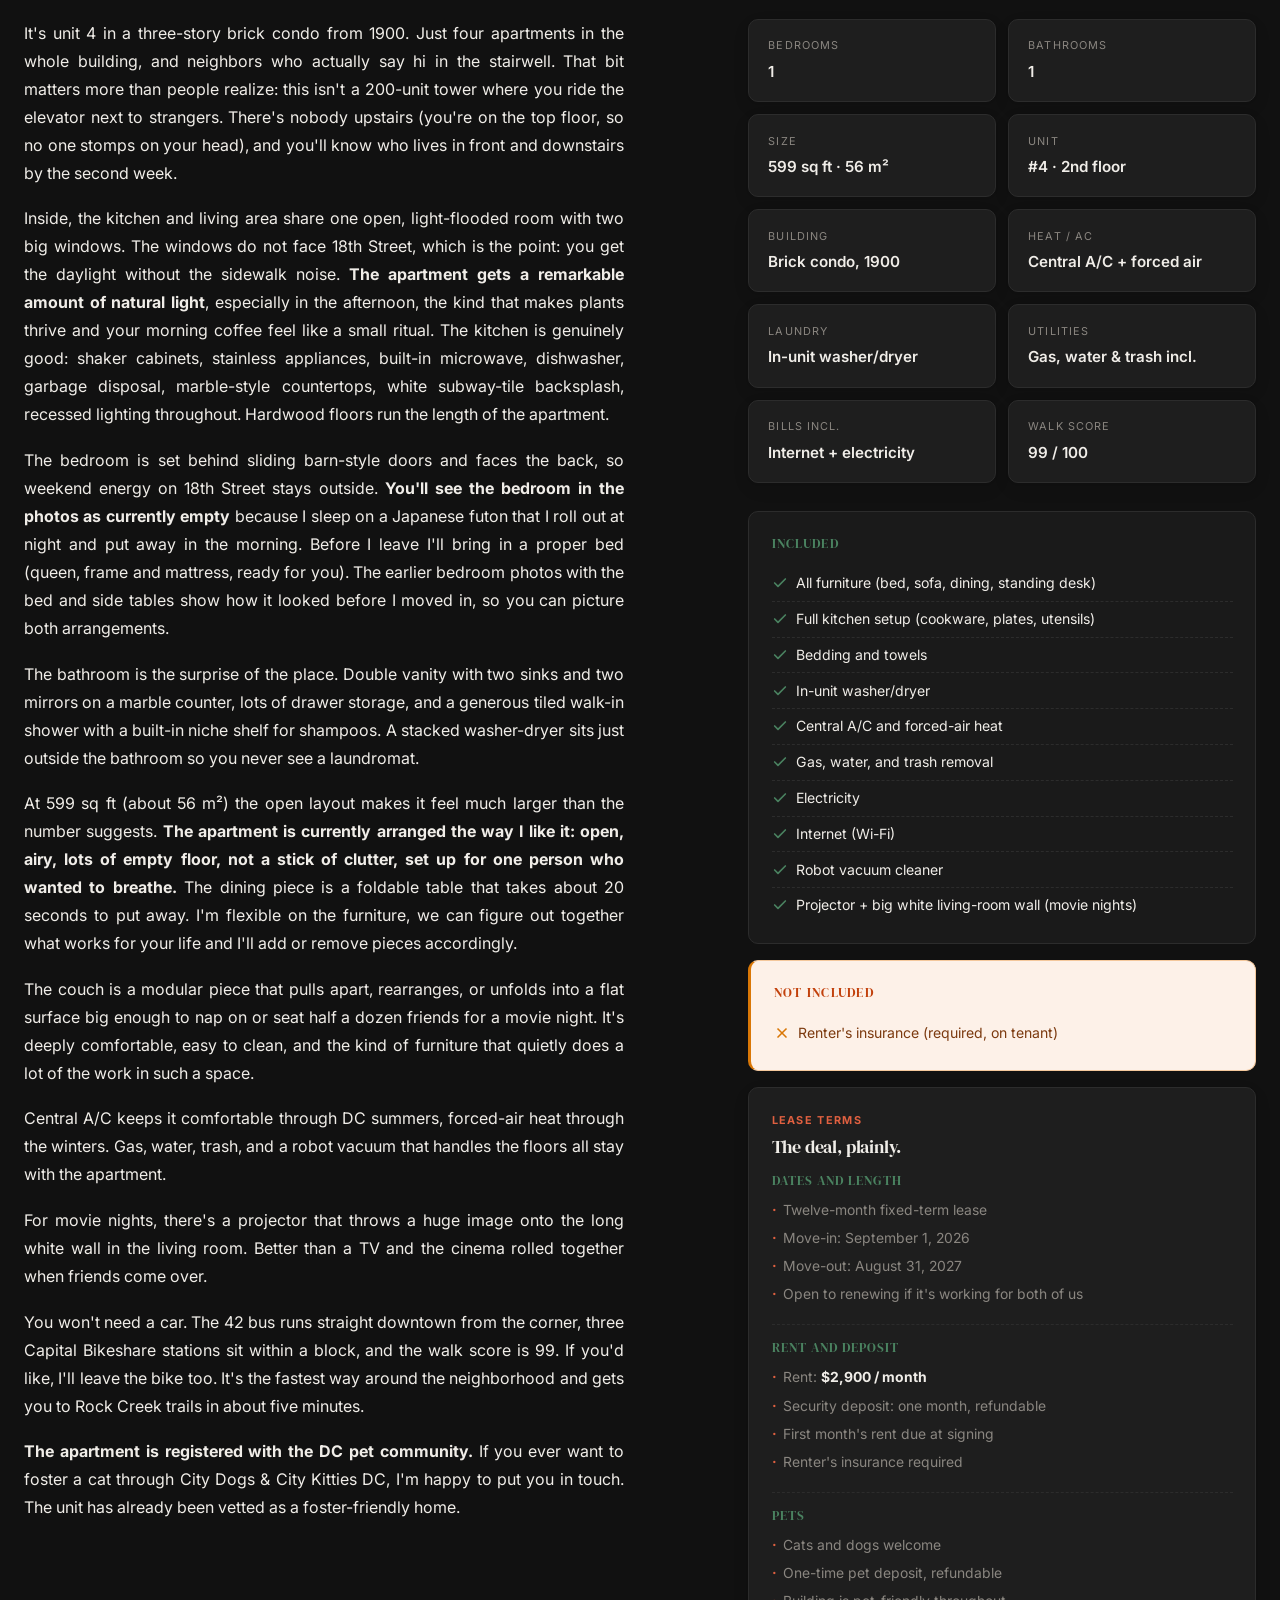
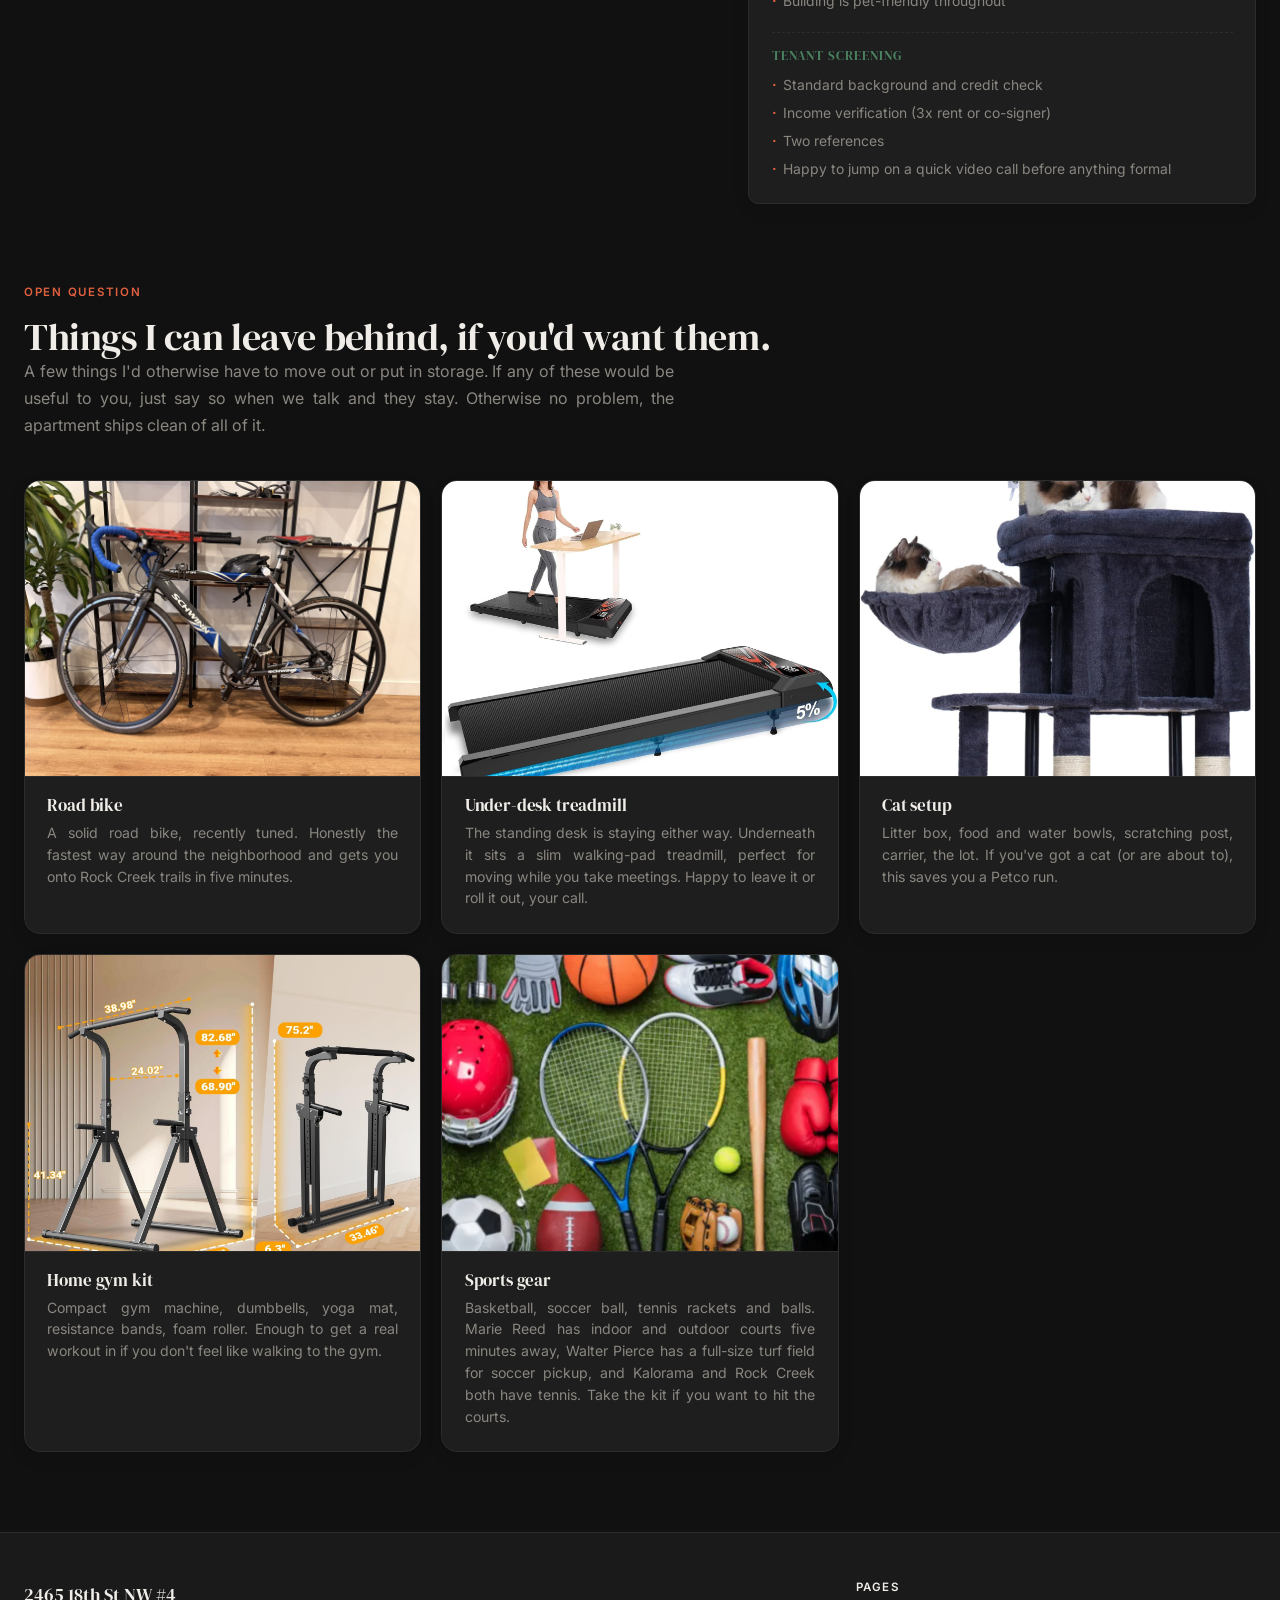
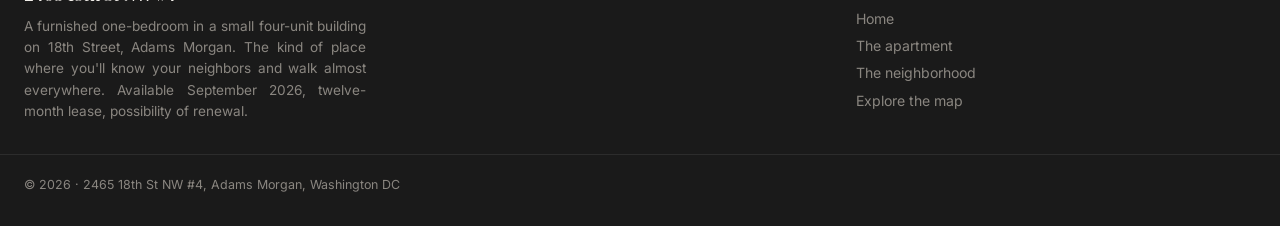
==== commit 41b950d8: "update" ====
--- a/apartment.html
+++ b/apartment.html
@@ -298,14 +298,14 @@
     <div class="prose">
       <p>It's unit 4 in a three-story brick condo from 1900. Just four apartments in the whole building, and neighbors who actually say hi in the stairwell. That bit matters more than people realize: this isn't a 200-unit tower where you ride the elevator next to strangers. There's nobody upstairs (you're on the top floor, so no one stomps on your head), and you'll know who lives in front and downstairs by the second week.</p>
       <p>Inside, the kitchen and living area share one open, light-flooded room with two big windows. The windows do not face 18th Street, which is the point: you get the daylight without the sidewalk noise. <strong>The apartment gets a remarkable amount of natural light</strong>, especially in the afternoon, the kind that makes plants thrive and your morning coffee feel like a small ritual. The kitchen is genuinely good: shaker cabinets, stainless appliances, built-in microwave, dishwasher, garbage disposal, marble-style countertops, white subway-tile backsplash, recessed lighting throughout. Hardwood floors run the length of the apartment.</p>
-      <p>The bedroom is set behind sliding barn-style doors and faces the back, so weekend energy on 18th Street stays outside. You'll hear the neighborhood on Friday and Saturday nights, but not through the walls. <strong>You'll see the bedroom in the photos as currently empty</strong> because I sleep on a Japanese futon that I roll out at night and put away in the morning. Before I leave I'll bring in a proper bed (queen, frame and mattress, ready for you). The earlier bedroom photos with the bed and side tables show how it looked before I moved in, so you can picture both arrangements.</p>
+      <p>The bedroom is set behind sliding barn-style doors and faces the back, so weekend energy on 18th Street stays outside. <strong>You'll see the bedroom in the photos as currently empty</strong> because I sleep on a Japanese futon that I roll out at night and put away in the morning. Before I leave I'll bring in a proper bed (queen, frame and mattress, ready for you). The earlier bedroom photos with the bed and side tables show how it looked before I moved in, so you can picture both arrangements.</p>
       <p>The bathroom is the surprise of the place. Double vanity with two sinks and two mirrors on a marble counter, lots of drawer storage, and a generous tiled walk-in shower with a built-in niche shelf for shampoos. A stacked washer-dryer sits just outside the bathroom so you never see a laundromat.</p>
-      <p>At 599 sq ft (about 56 m²) the open layout makes it feel much larger than the number suggests. <strong>The apartment is currently arranged the way I like it: open, airy, lots of empty floor, not a stick of clutter, set up for one person who wanted to breathe.</strong> The dining piece is a foldable table that takes a minute to put away (and I will if you'd rather have a sofa-and-coffee-table layout, or more workout space, or anything else). I'm flexible on the furniture, we can figure out together what works for your life and I'll add or remove pieces accordingly.</p>
-      <p>The couch is a modular piece that pulls apart, rearranges, or unfolds into a flat surface big enough to nap on or seat half a dozen friends for a movie night. It's deeply comfortable, easy to clean, and the kind of furniture that quietly does a lot of the work in a small space.</p>
+      <p>At 599 sq ft (about 56 m²) the open layout makes it feel much larger than the number suggests. <strong>The apartment is currently arranged the way I like it: open, airy, lots of empty floor, not a stick of clutter, set up for one person who wanted to breathe.</strong> The dining piece is a foldable table that takes about 20 seconds to put away. I'm flexible on the furniture, we can figure out together what works for your life and I'll add or remove pieces accordingly.</p>
+      <p>The couch is a modular piece that pulls apart, rearranges, or unfolds into a flat surface big enough to nap on or seat half a dozen friends for a movie night. It's deeply comfortable, easy to clean, and the kind of furniture that quietly does a lot of the work in such a space.</p>
       <p>Central A/C keeps it comfortable through DC summers, forced-air heat through the winters. Gas, water, trash, and a robot vacuum that handles the floors all stay with the apartment.</p>
       <p>For movie nights, there's a projector that throws a huge image onto the long white wall in the living room. Better than a TV and the cinema rolled together when friends come over.</p>
       <p>You won't need a car. The 42 bus runs straight downtown from the corner, three Capital Bikeshare stations sit within a block, and the walk score is 99. If you'd like, I'll leave the bike too. It's the fastest way around the neighborhood and gets you to Rock Creek trails in about five minutes.</p>
-      <p><strong>The apartment is registered with the DC pet community.</strong> If you ever want to foster a cat through the local rescue (Humane Rescue Alliance / City Dogs &amp; City Kitties DC), I'm happy to put you in touch. The unit has already been vetted as a foster-friendly home.</p>
+      <p><strong>The apartment is registered with the DC pet community.</strong> If you ever want to foster a cat through City Dogs &amp; City Kitties DC, I'm happy to put you in touch. The unit has already been vetted as a foster-friendly home.</p>
     </div>
     <div class="about-side">
       <div class="features fade-in stagger" id="features"></div>
@@ -561,6 +561,7 @@
     { label: 'Heat / AC',  value: 'Central A/C + forced air' },
     { label: 'Laundry',    value: 'In-unit washer/dryer' },
     { label: 'Utilities',  value: 'Gas, water & trash incl.' },
+    { label: 'Bills incl.', value: 'Internet + electricity' },
     { label: 'Walk score', value: '99 / 100' },
   ];
   document.getElementById('features').innerHTML = features.map(f =>
@@ -580,6 +581,7 @@
     'Central A/C and forced-air heat',
     'Gas, water, and trash removal',
     'Electricity',
+    'Internet (Wi-Fi)',
     'Robot vacuum cleaner',
     'Projector + big white living-room wall (movie nights)',
   ];
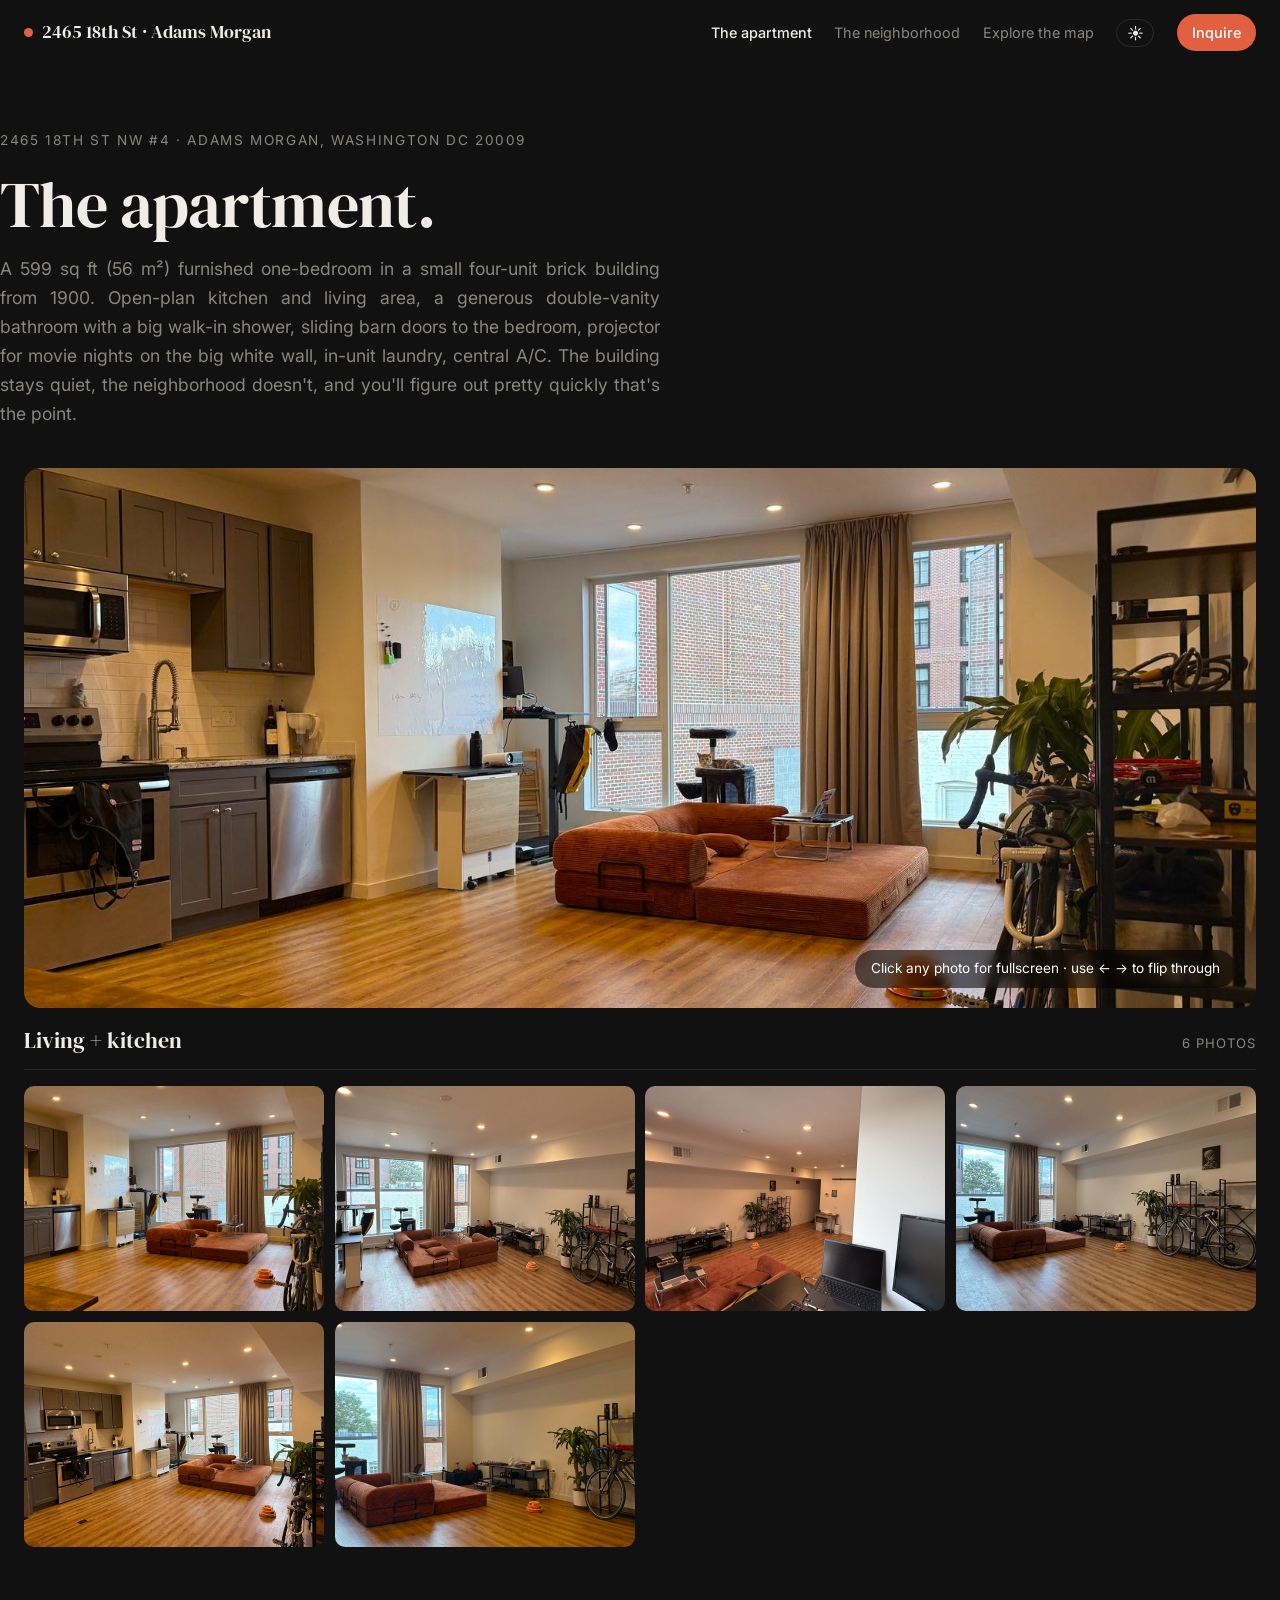
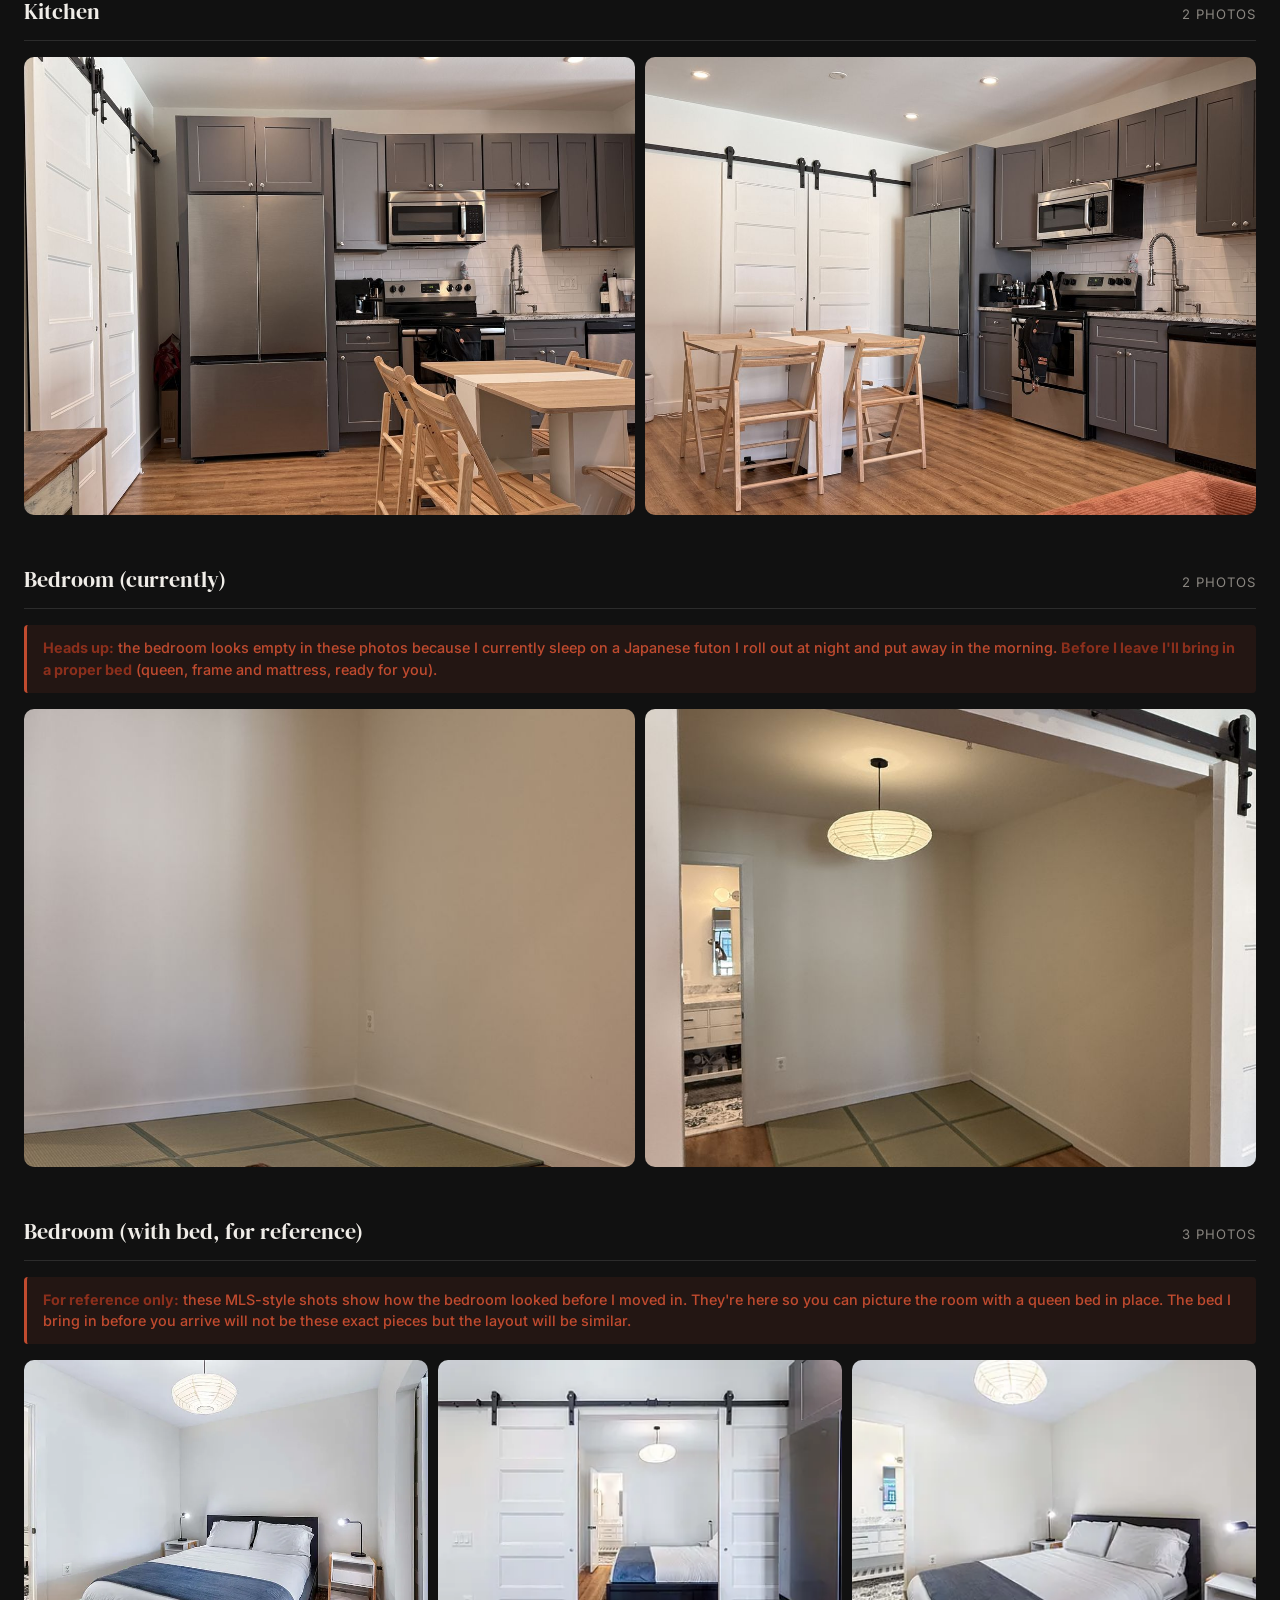
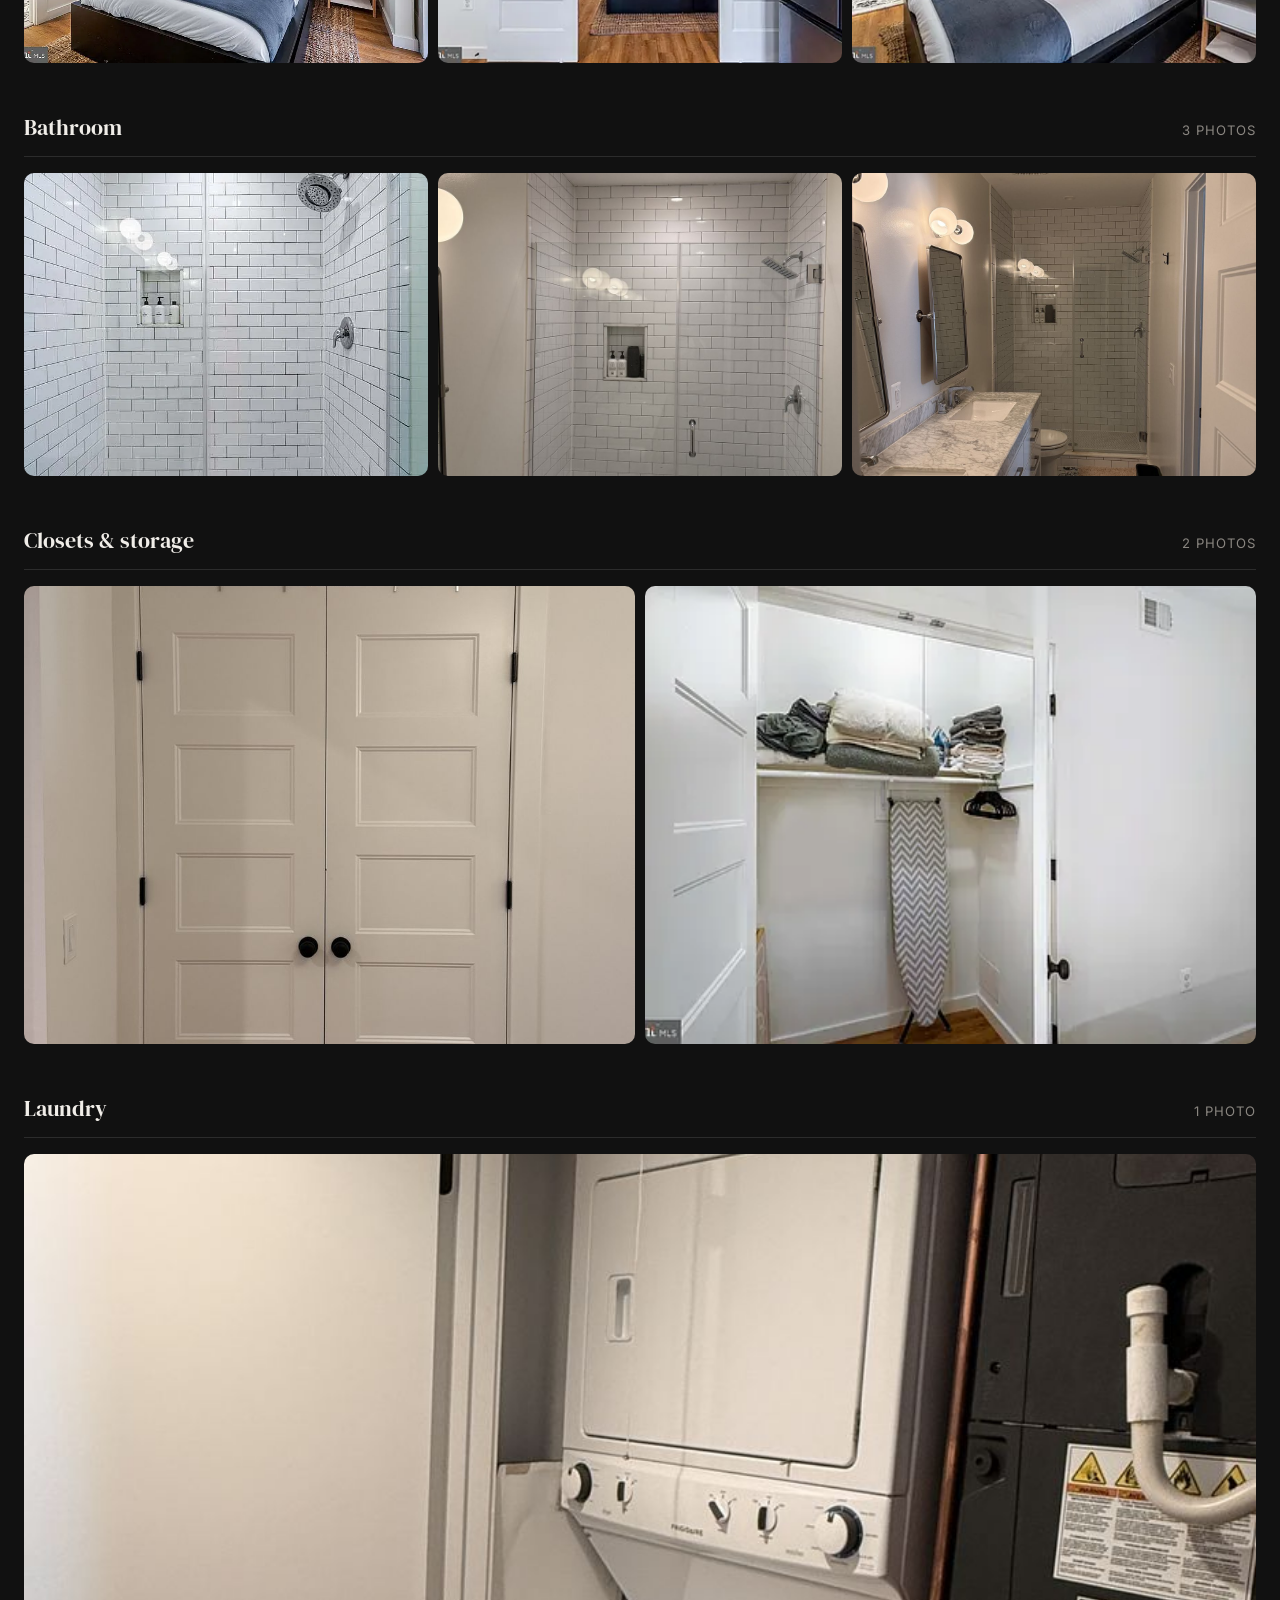
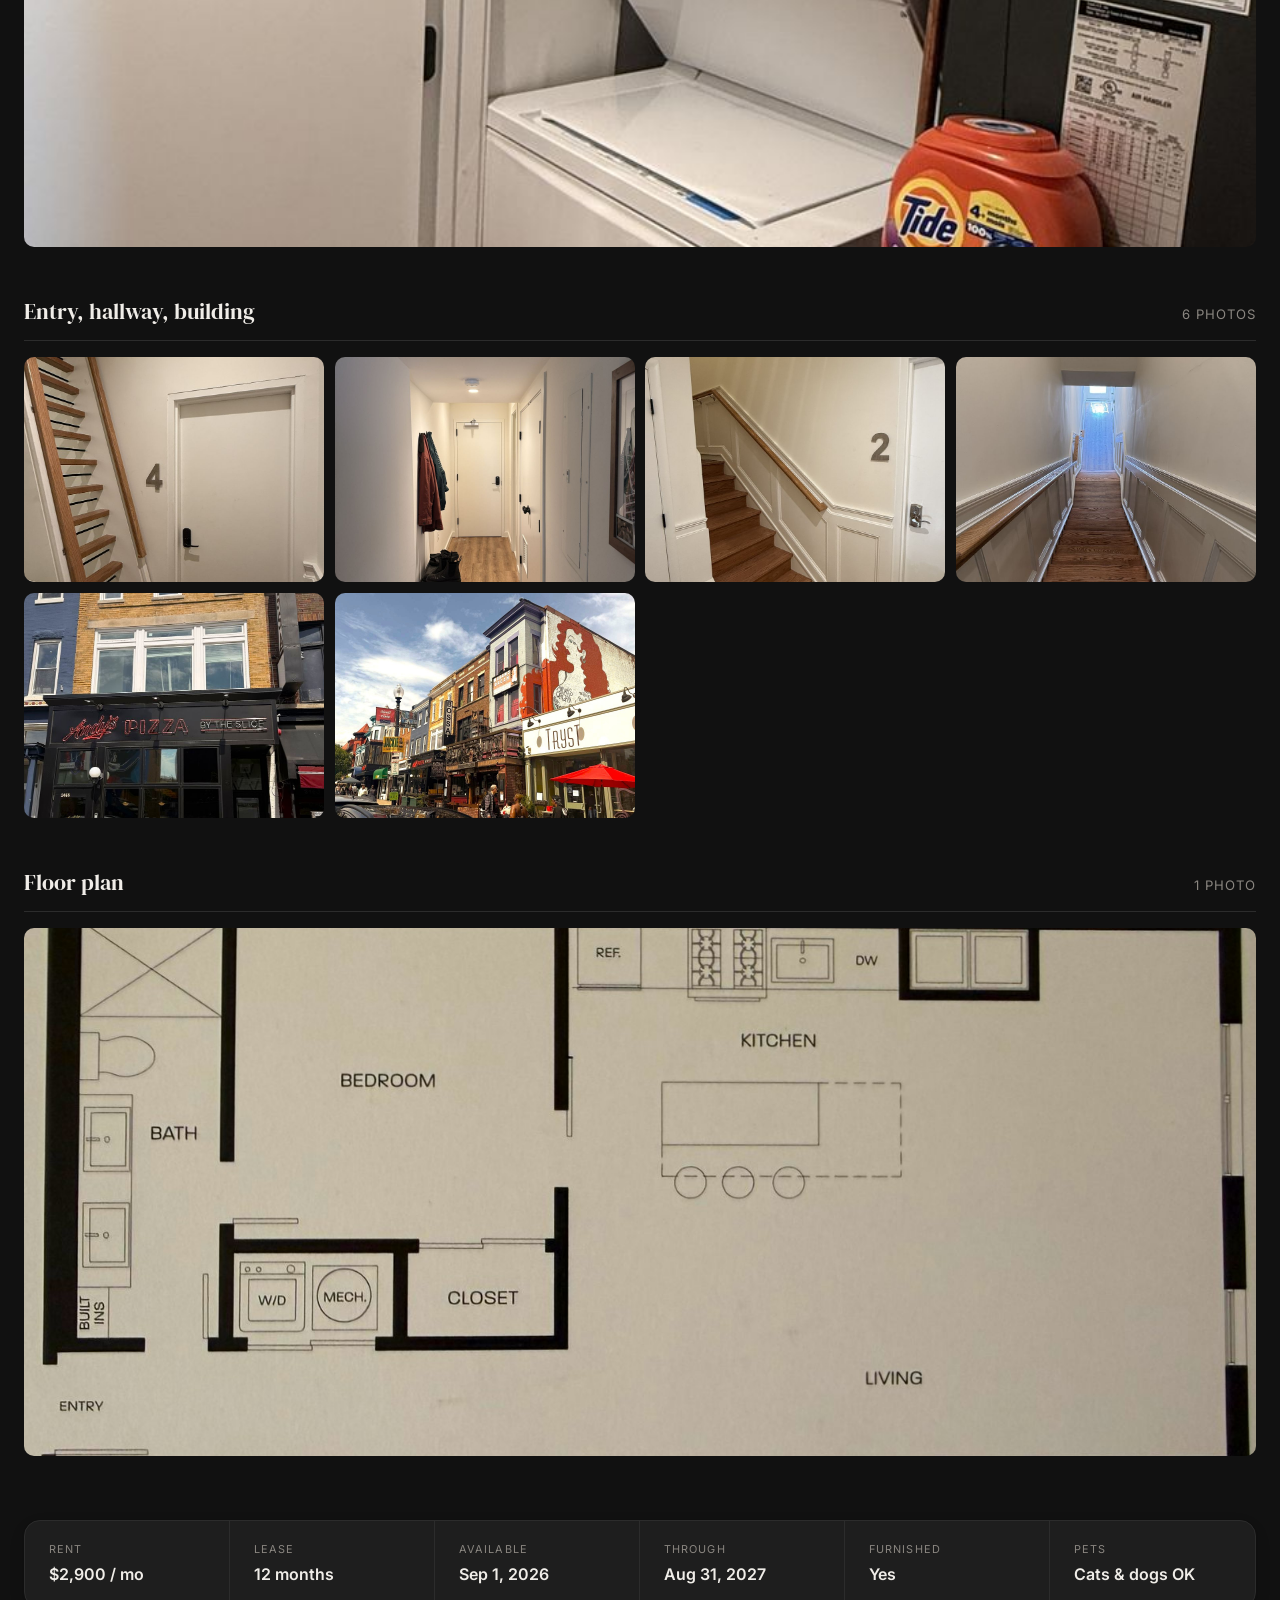
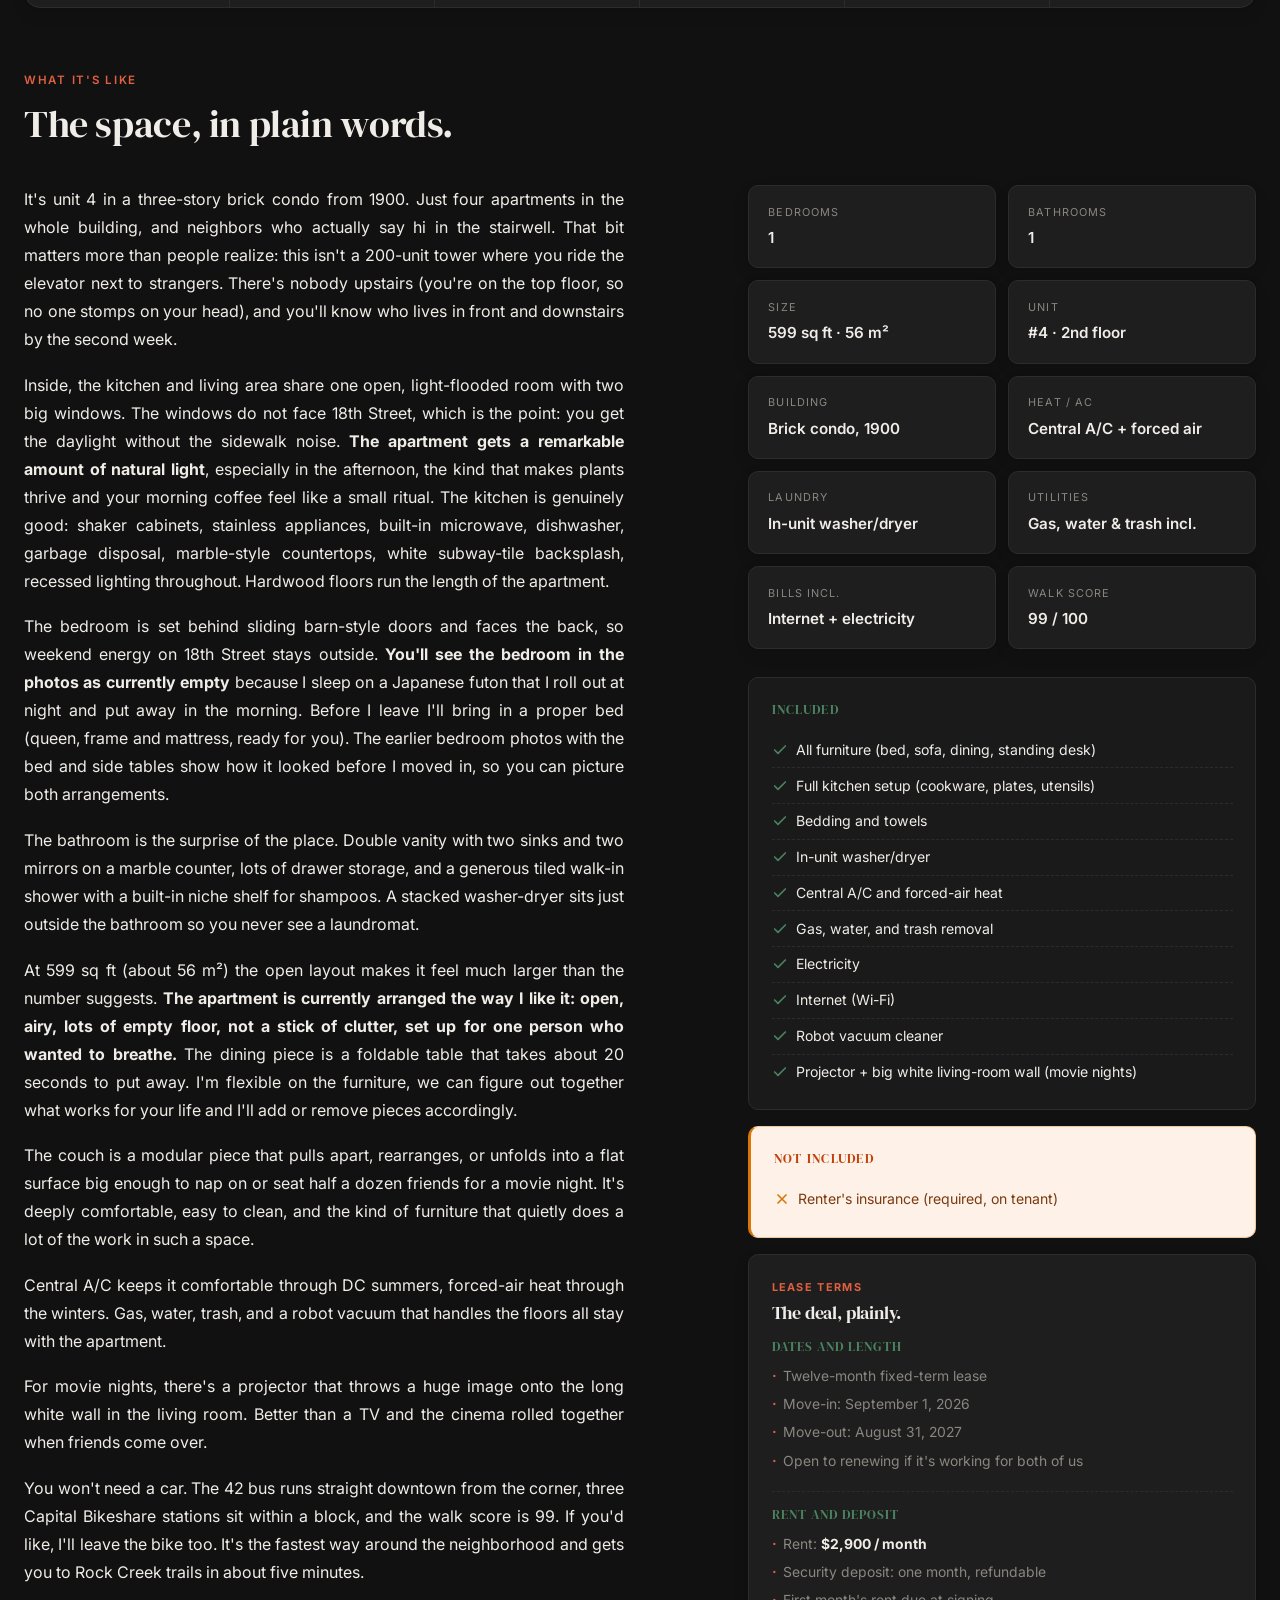
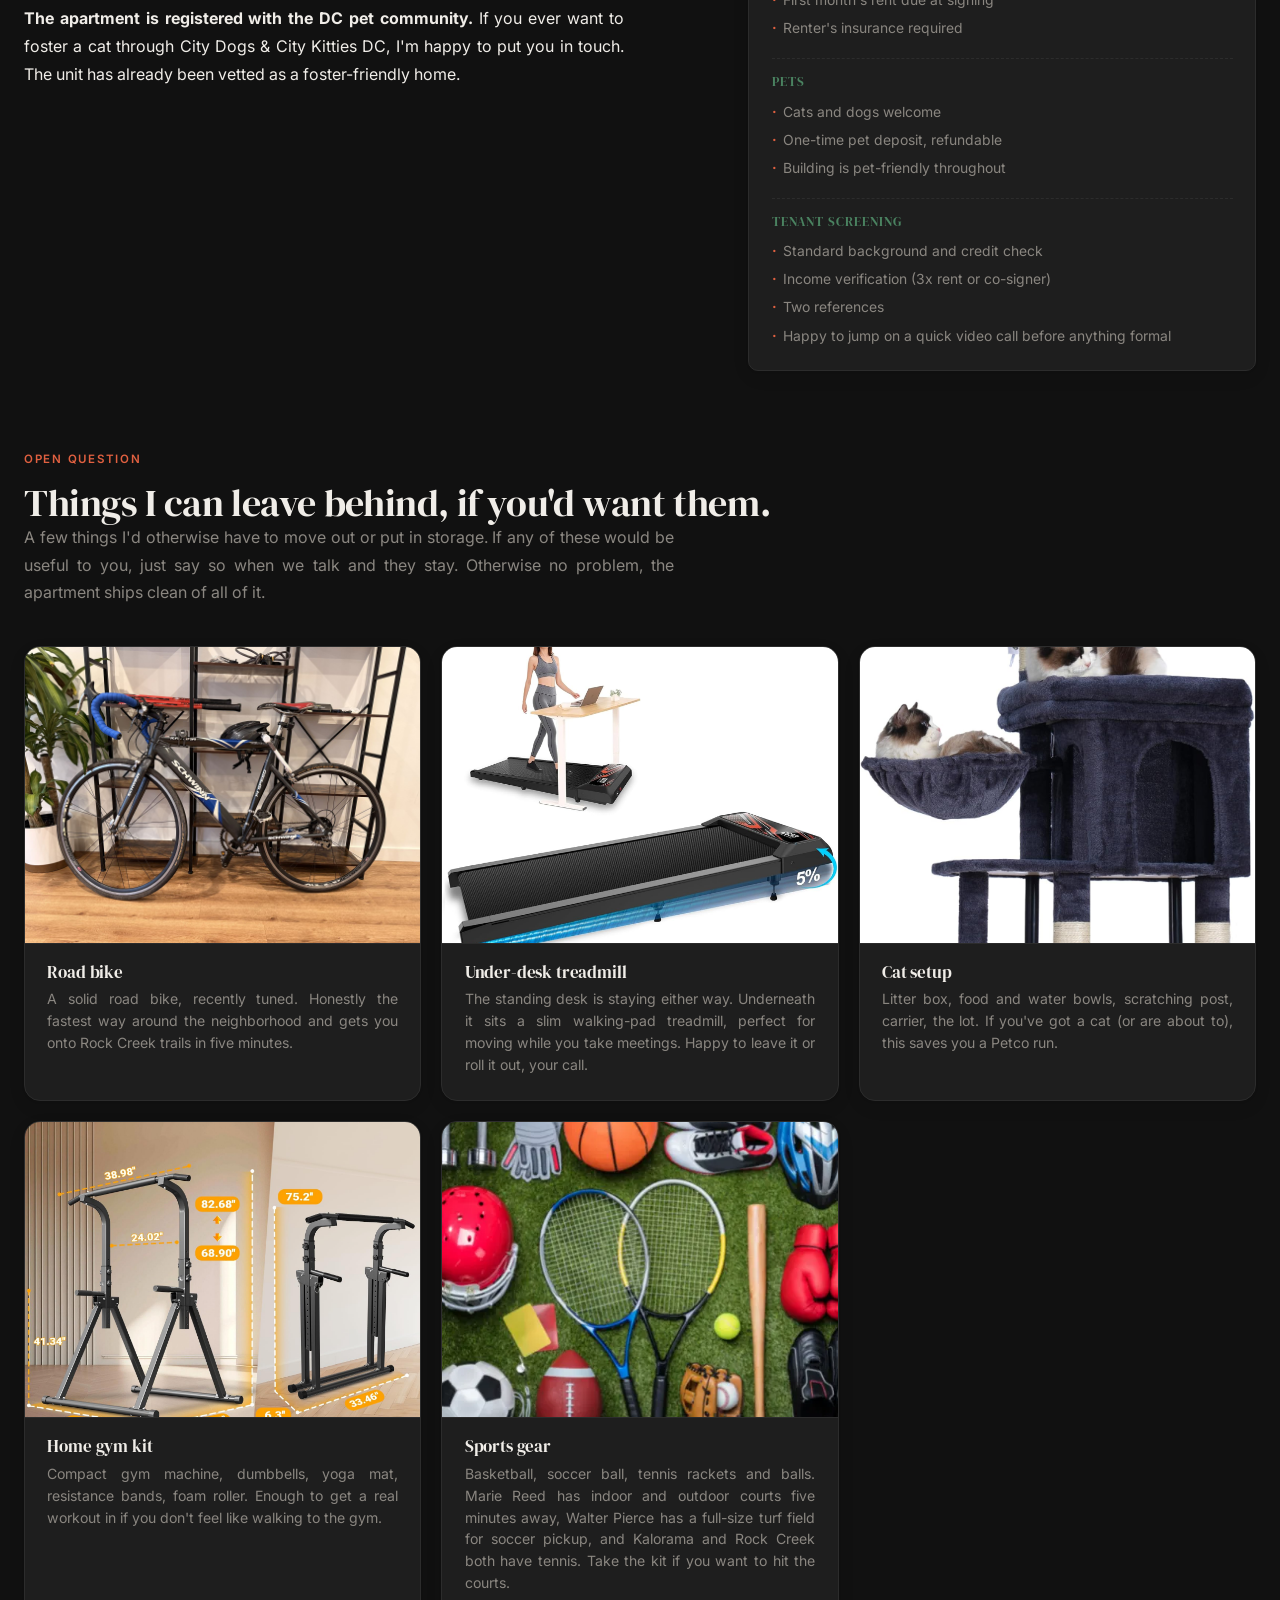
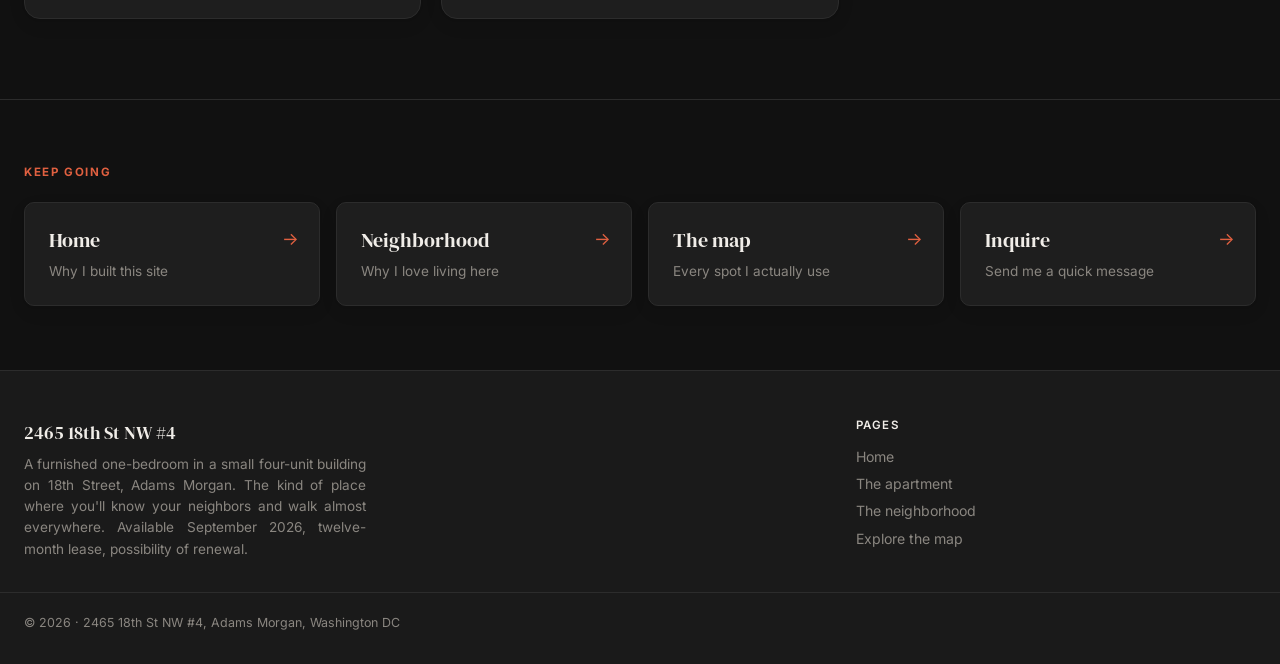
==== commit cffb3d9a: "nav" ====
--- a/apartment.html
+++ b/apartment.html
@@ -49,6 +49,15 @@
 }
 .cat-title { font-family: var(--serif); font-size: 1.4rem; color: var(--ink); }
 .cat-count { font-size: .82rem; color: var(--muted); text-transform: uppercase; letter-spacing: .08em; }
+.cat-note {
+  background: rgba(193,75,47,.10);
+  border-left: 3px solid #c14b2f;
+  color: #c14b2f;
+  font-size: .9rem; font-weight: 500;
+  padding: .75rem 1rem; border-radius: 4px;
+  margin-bottom: 1rem; line-height: 1.5;
+}
+.cat-note strong { color: #8c2f1c; }
 /* Variable column counts based on photo count, set per-section via inline style */
 .cat-grid {
   display: grid; gap: .65rem;
@@ -404,6 +413,7 @@
   </div>
 </div>
 
+<div data-partial="page-nav"></div>
 <div data-partial="footer"></div>
 
 <!-- Lightbox -->
@@ -441,6 +451,7 @@
   },
   {
     title: 'Bedroom (currently)',
+    note: '<strong>Heads up:</strong> the bedroom looks empty in these photos because I currently sleep on a Japanese futon I roll out at night and put away in the morning. <strong>Before I leave I\'ll bring in a proper bed</strong> (queen, frame and mattress, ready for you).',
     photos: [
       { src: 'Images/apt/20260509_223936625_iOS.jpg', alt: 'Bedroom currently empty with tatami mat and the cat. A proper bed will be in by move-in.' },
       { src: 'Images/apt/20260509_223933119_iOS.jpg', alt: 'Bedroom looking through the open barn doors, tatami visible' },
@@ -448,6 +459,7 @@
   },
   {
     title: 'Bedroom (with bed, for reference)',
+    note: '<strong>For reference only:</strong> these MLS-style shots show how the bedroom looked before I moved in. They\'re here so you can picture the room with a queen bed in place. The bed I bring in before you arrive will not be these exact pieces but the layout will be similar.',
     photos: [
       { src: 'Images/apt/c9404eb434c1e056fbeba8cedf2a7c16-cc_ft_768.webp', alt: 'Bedroom with bed, paper-lantern light, before I moved in' },
       { src: 'Images/apt/c506424bd50142347b9bac4879e1ca61-cc_ft_384.webp', alt: 'Bedroom seen through sliding barn doors, before' },
@@ -510,6 +522,12 @@
     head.className = 'cat-head';
     head.innerHTML = `<div class="cat-title">${cat.title}</div><div class="cat-count">${cat.photos.length} photo${cat.photos.length===1?'':'s'}</div>`;
     section.appendChild(head);
+    if (cat.note) {
+      const note = document.createElement('div');
+      note.className = 'cat-note';
+      note.innerHTML = cat.note;
+      section.appendChild(note);
+    }
     const grid = document.createElement('div');
     // Pick column count based on photo count, or use solo/floorplan layouts
     let extra = '';
--- a/assets/styles.css
+++ b/assets/styles.css
@@ -120,6 +120,51 @@
   .nav-links a.nav-cta { padding: .35rem .8rem; font-size: .82rem; }
 }
 
+/* ── Page-nav pane (between page content and footer) ── */
+.page-nav-pane {
+  padding: 4rem 0 4rem;
+  border-top: 1px solid var(--line);
+  background: var(--bg);
+}
+.page-nav-eyebrow {
+  font-size: .72rem; text-transform: uppercase; letter-spacing: .14em;
+  color: var(--primary); font-weight: 700; margin-bottom: 1.25rem;
+}
+.page-nav-grid {
+  display: grid; gap: 1rem;
+  grid-template-columns: repeat(auto-fit, minmax(220px, 1fr));
+}
+.page-nav-card {
+  background: var(--card); border: 1px solid var(--line);
+  border-radius: var(--radius); padding: 1.4rem 1.5rem 1.5rem;
+  display: flex; flex-direction: column; gap: .35rem;
+  position: relative; overflow: hidden;
+  transition: transform .25s cubic-bezier(.2,.8,.2,1), box-shadow .25s ease, border-color .25s ease;
+  text-decoration: none; color: inherit;
+  box-shadow: var(--shadow);
+}
+.page-nav-card:hover {
+  transform: translateY(-3px);
+  box-shadow: var(--shadow-lg);
+  border-color: var(--primary);
+}
+.page-nav-card .page-nav-label {
+  font-family: var(--serif); font-size: 1.25rem; color: var(--ink);
+}
+.page-nav-card .page-nav-desc {
+  font-size: .85rem; color: var(--muted); line-height: 1.45;
+}
+.page-nav-card .page-nav-arrow {
+  position: absolute; right: 1.25rem; top: 1.4rem;
+  color: var(--primary); font-size: 1.1rem;
+  transition: transform .25s cubic-bezier(.2,.8,.2,1);
+}
+.page-nav-card:hover .page-nav-arrow { transform: translateX(4px); }
+@media (max-width: 540px) {
+  .page-nav-pane { padding: 3rem 0; }
+  .page-nav-grid { grid-template-columns: 1fr; }
+}
+
 /* ── Footer ────────────────────────────────────────── */
 footer {
   padding: 3rem 0 2rem; border-top: 1px solid var(--line);
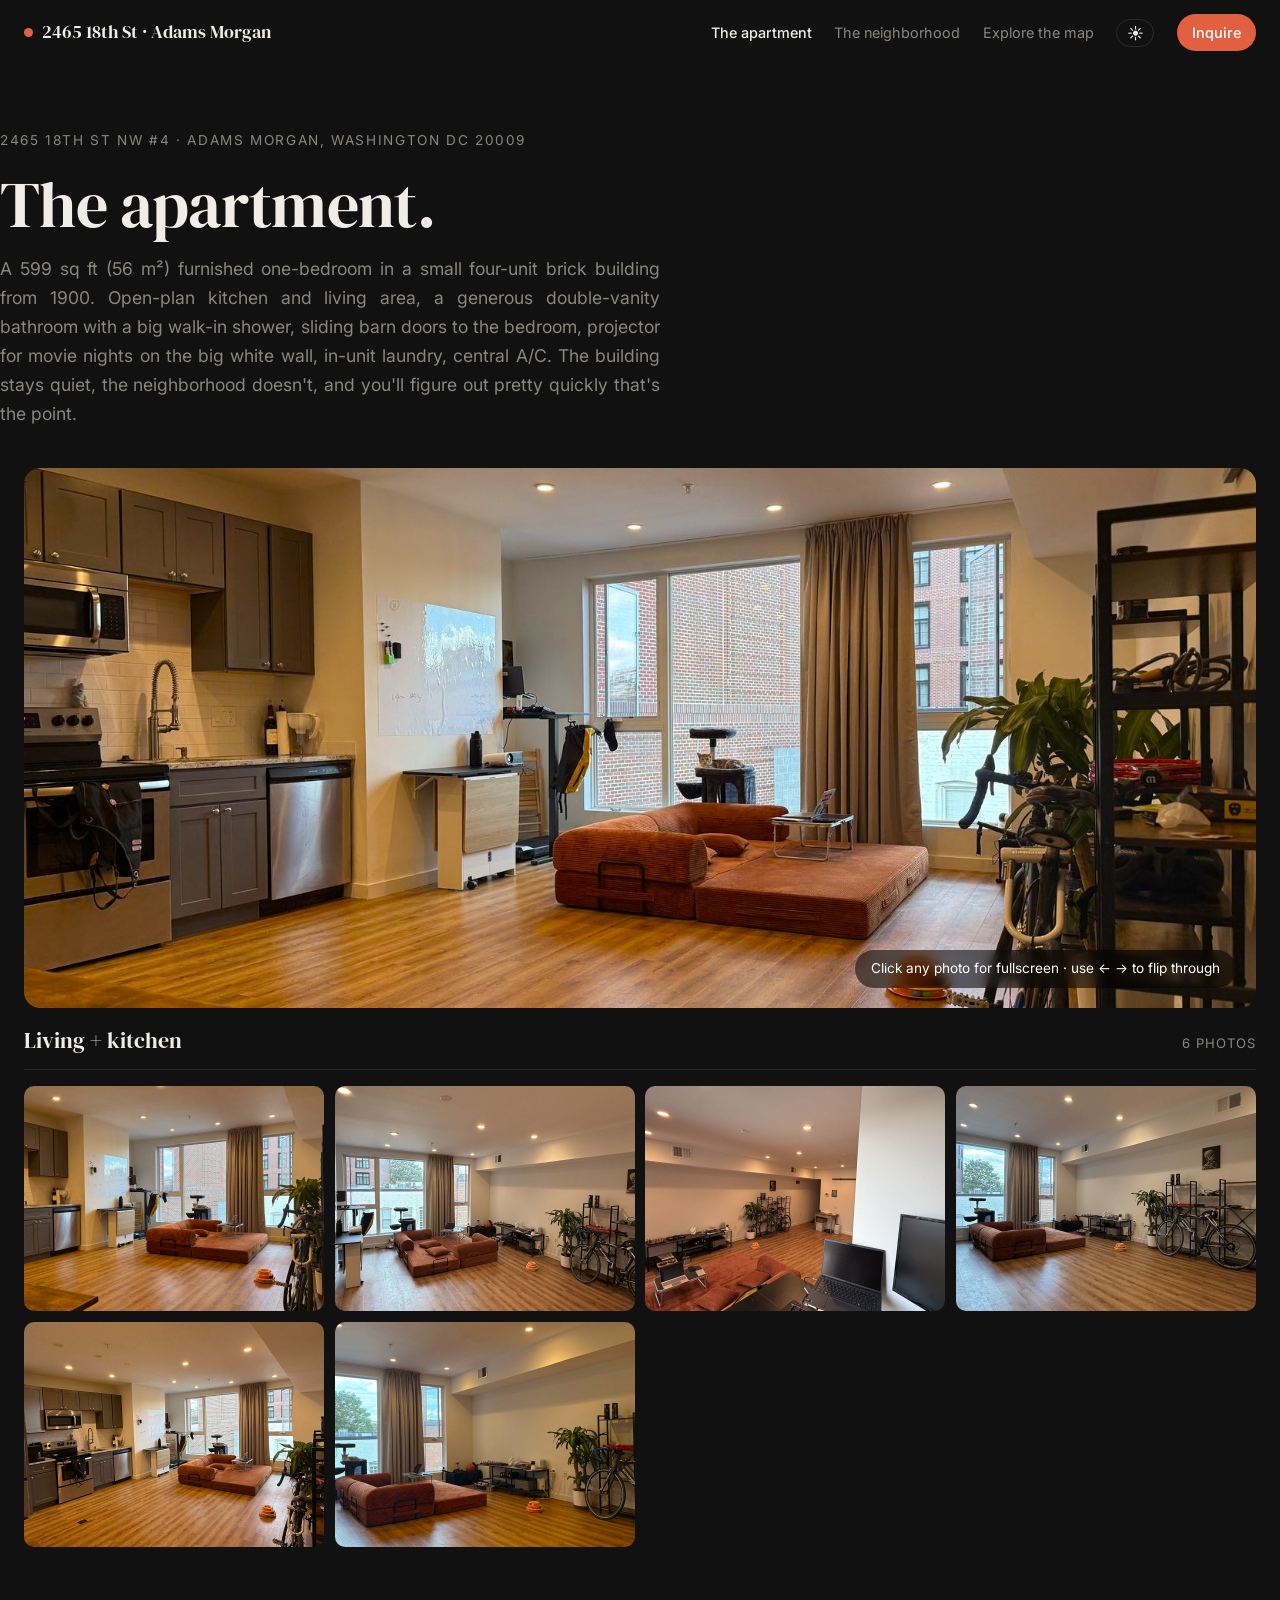
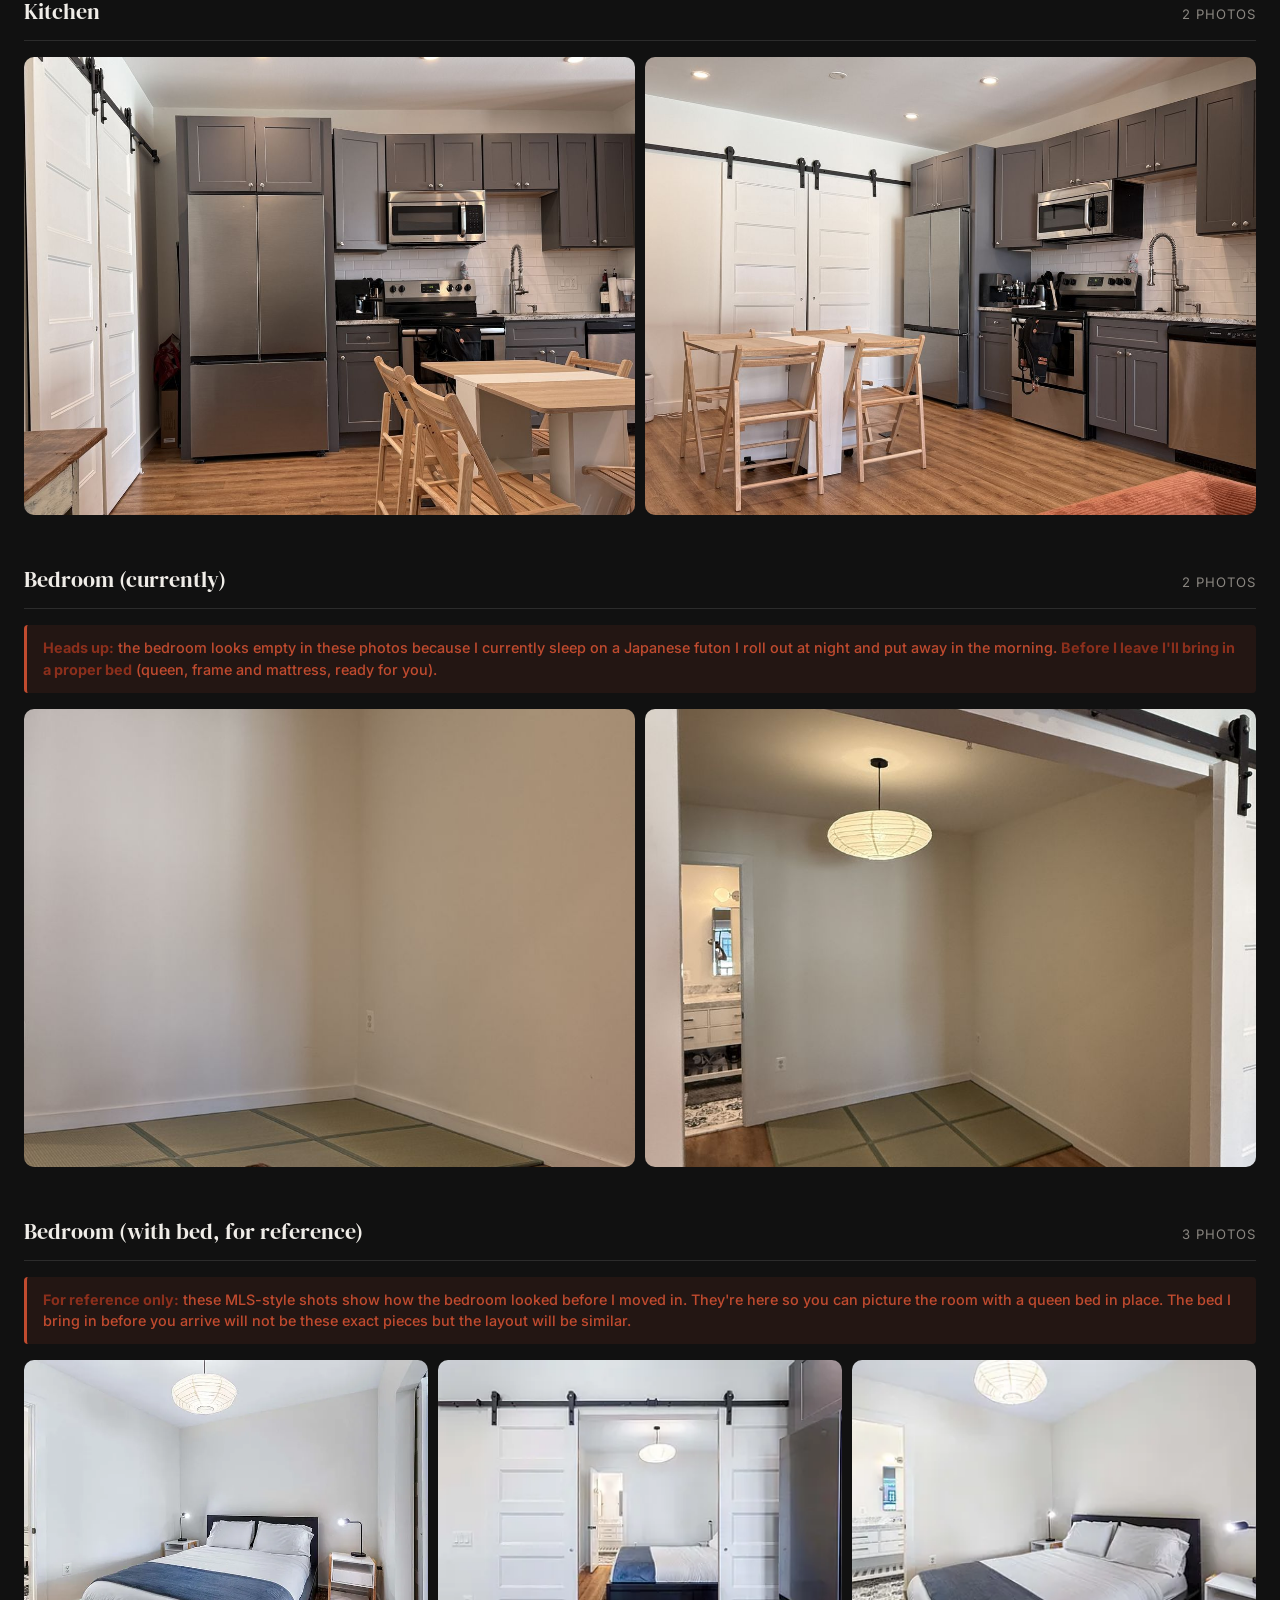
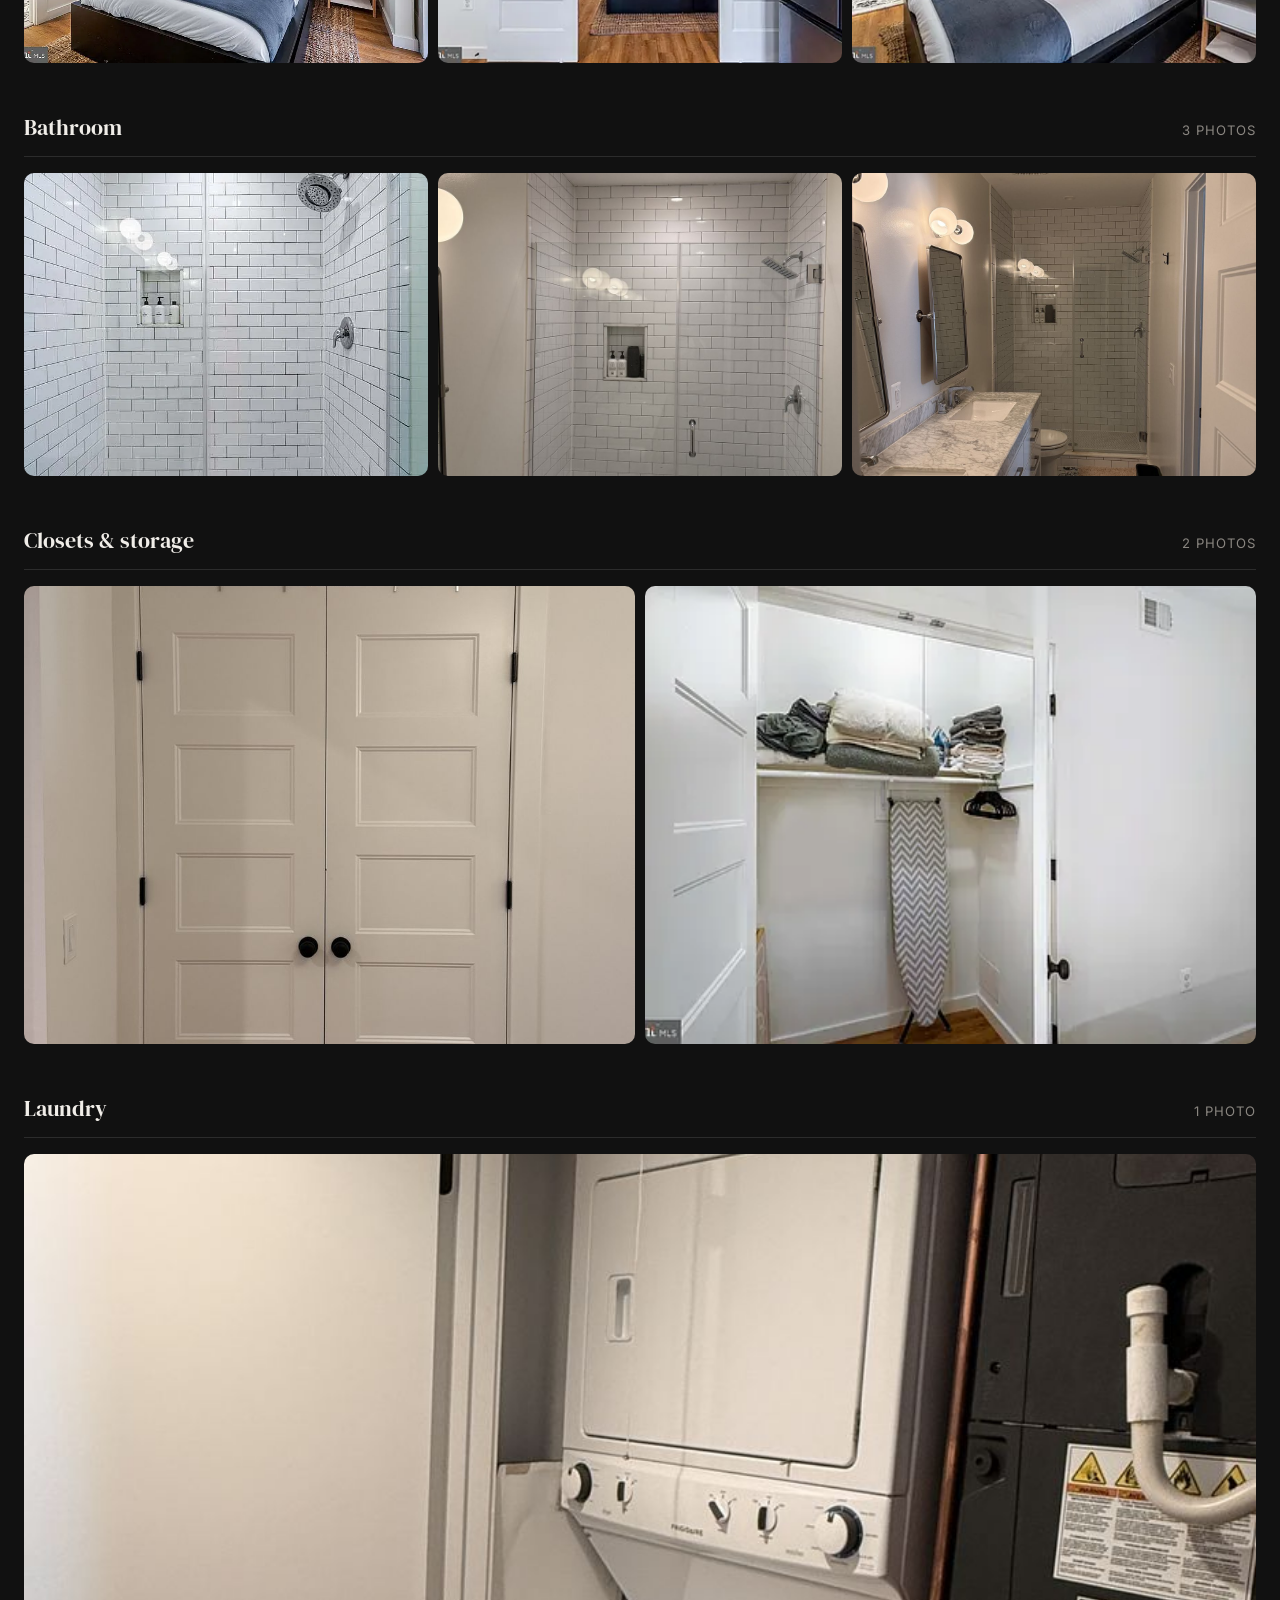
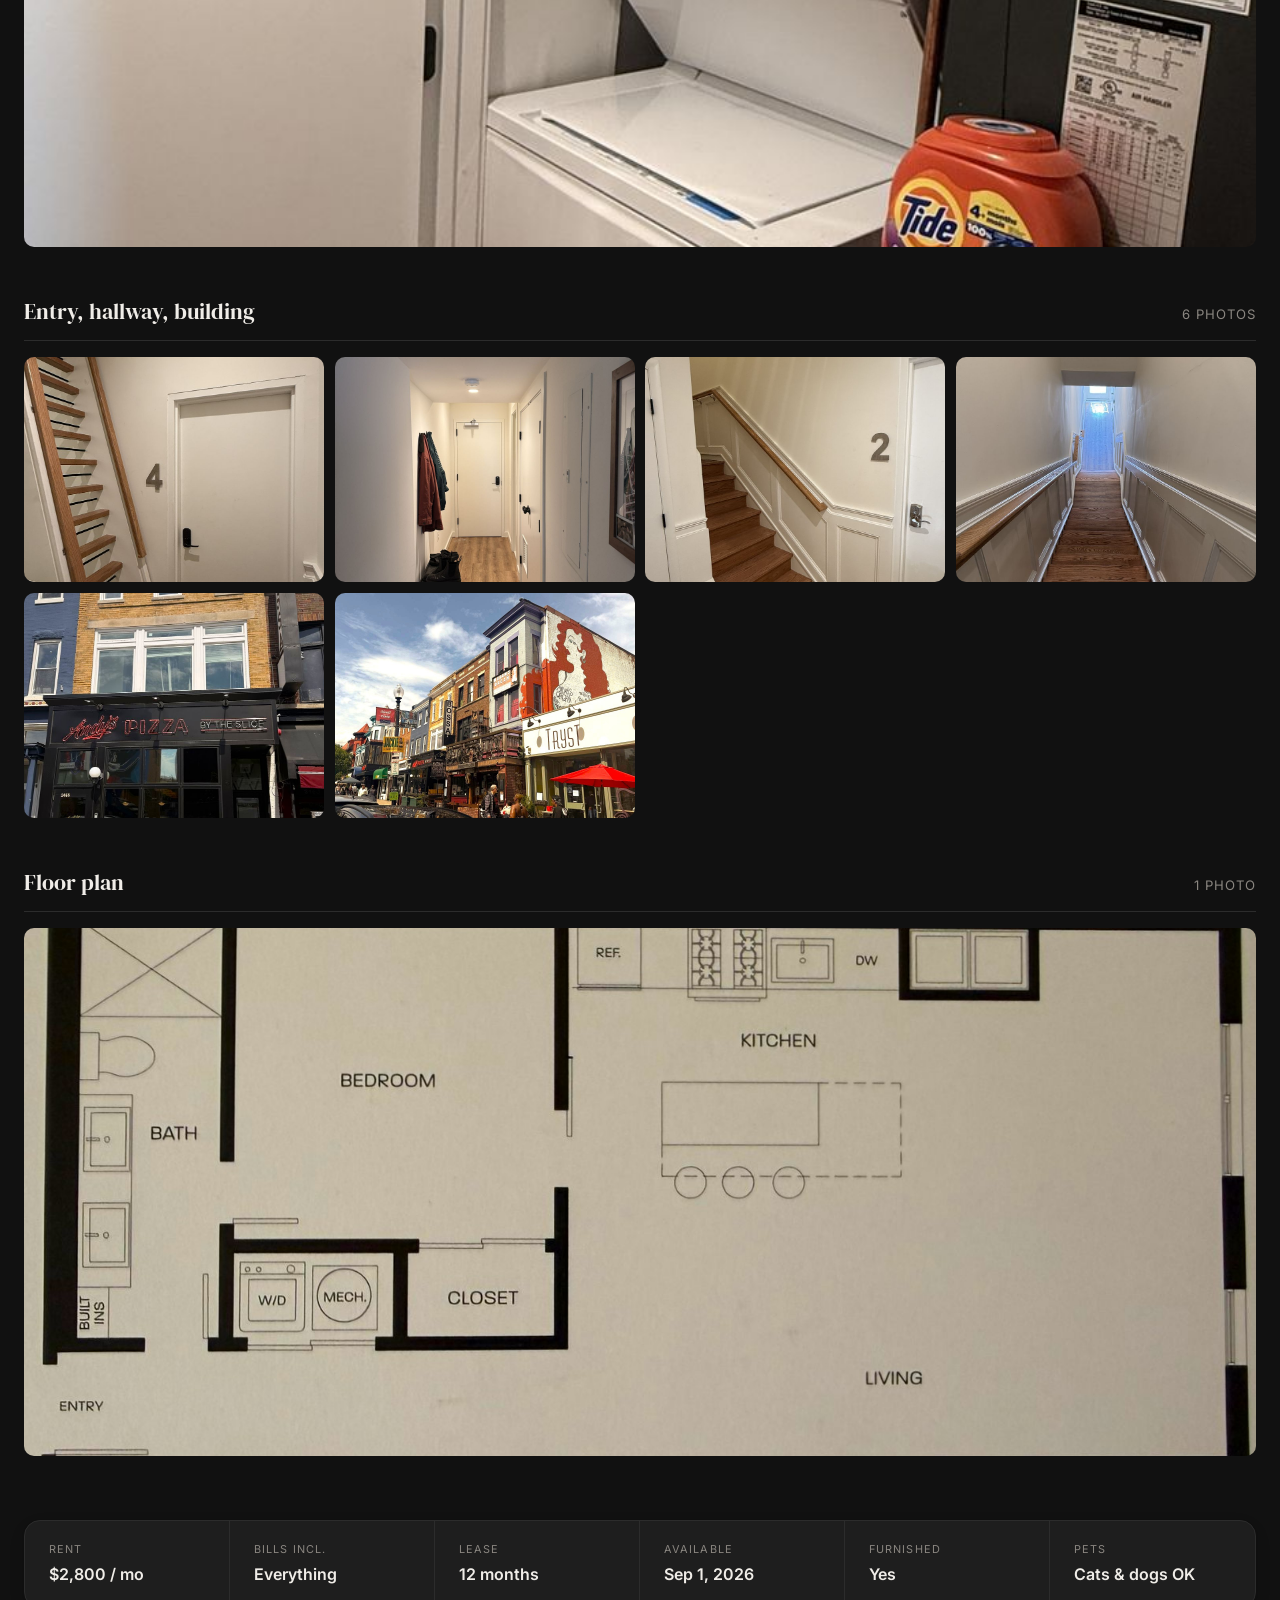
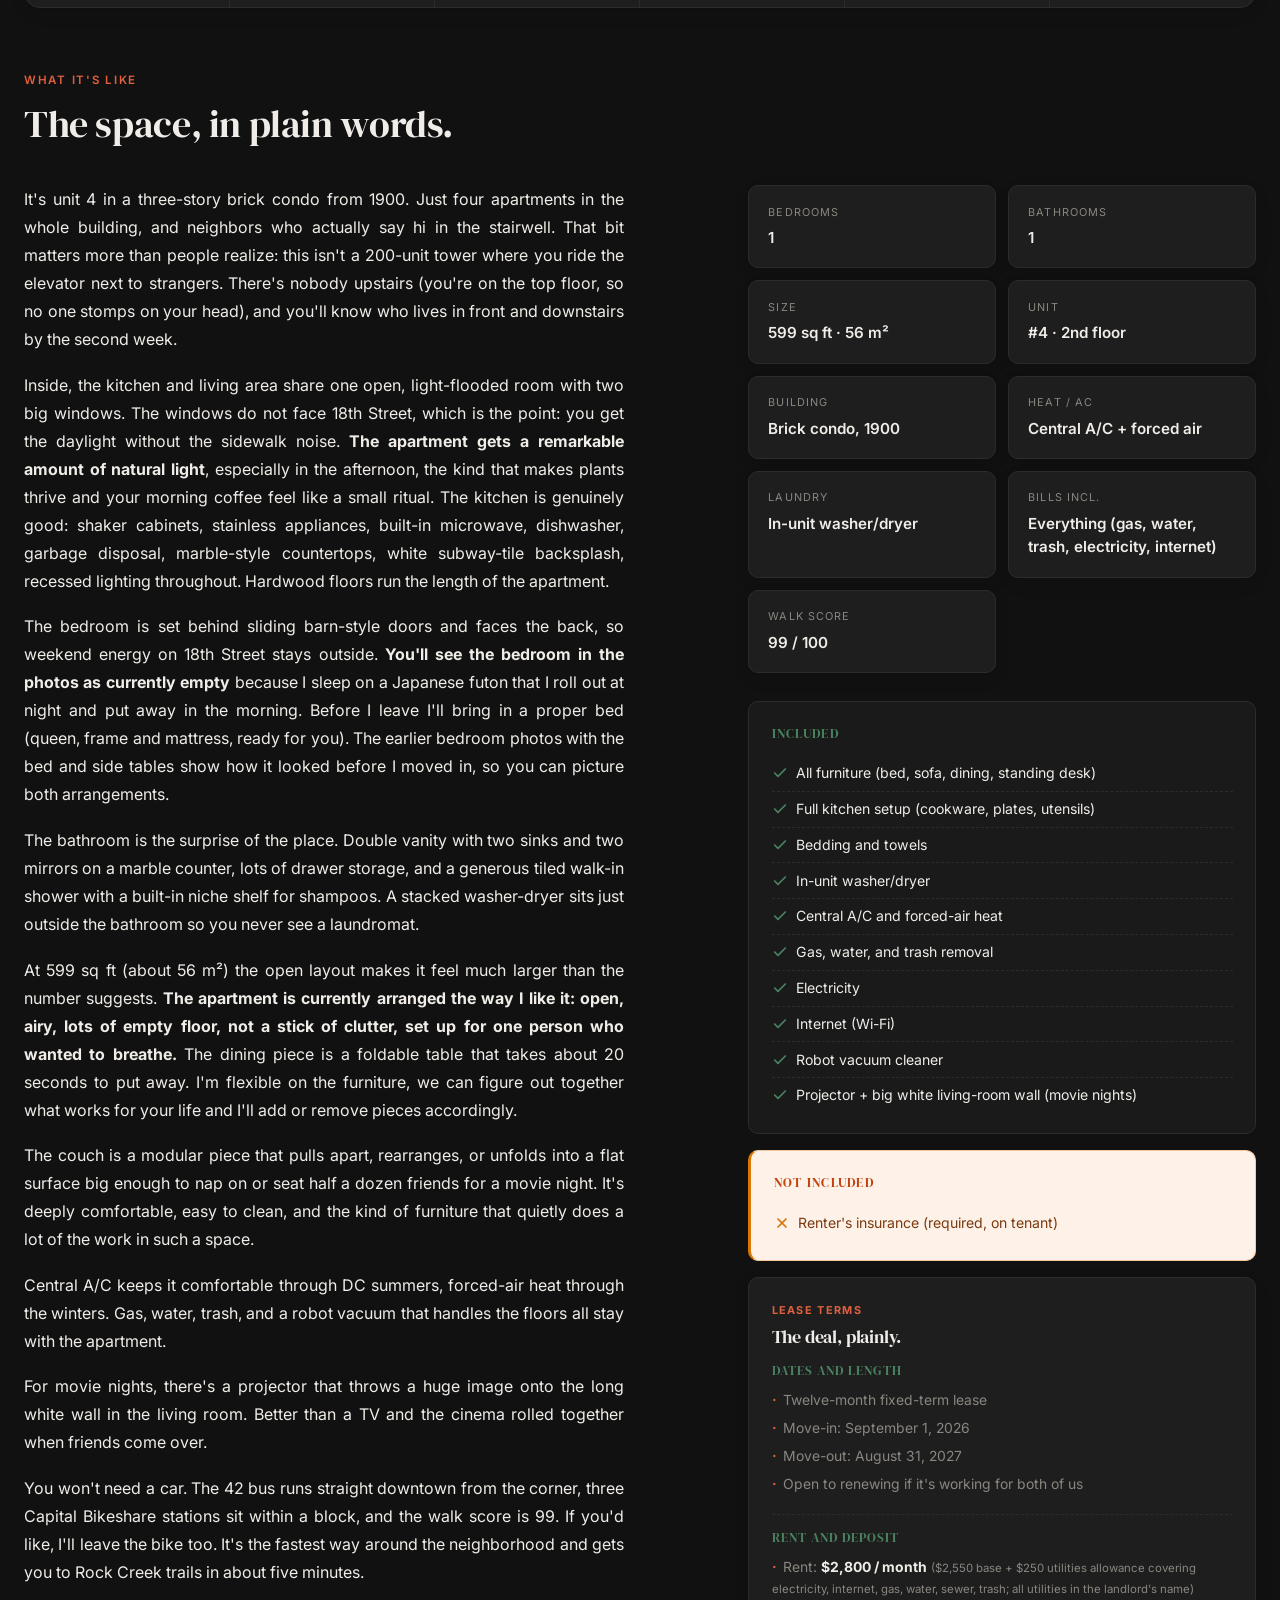
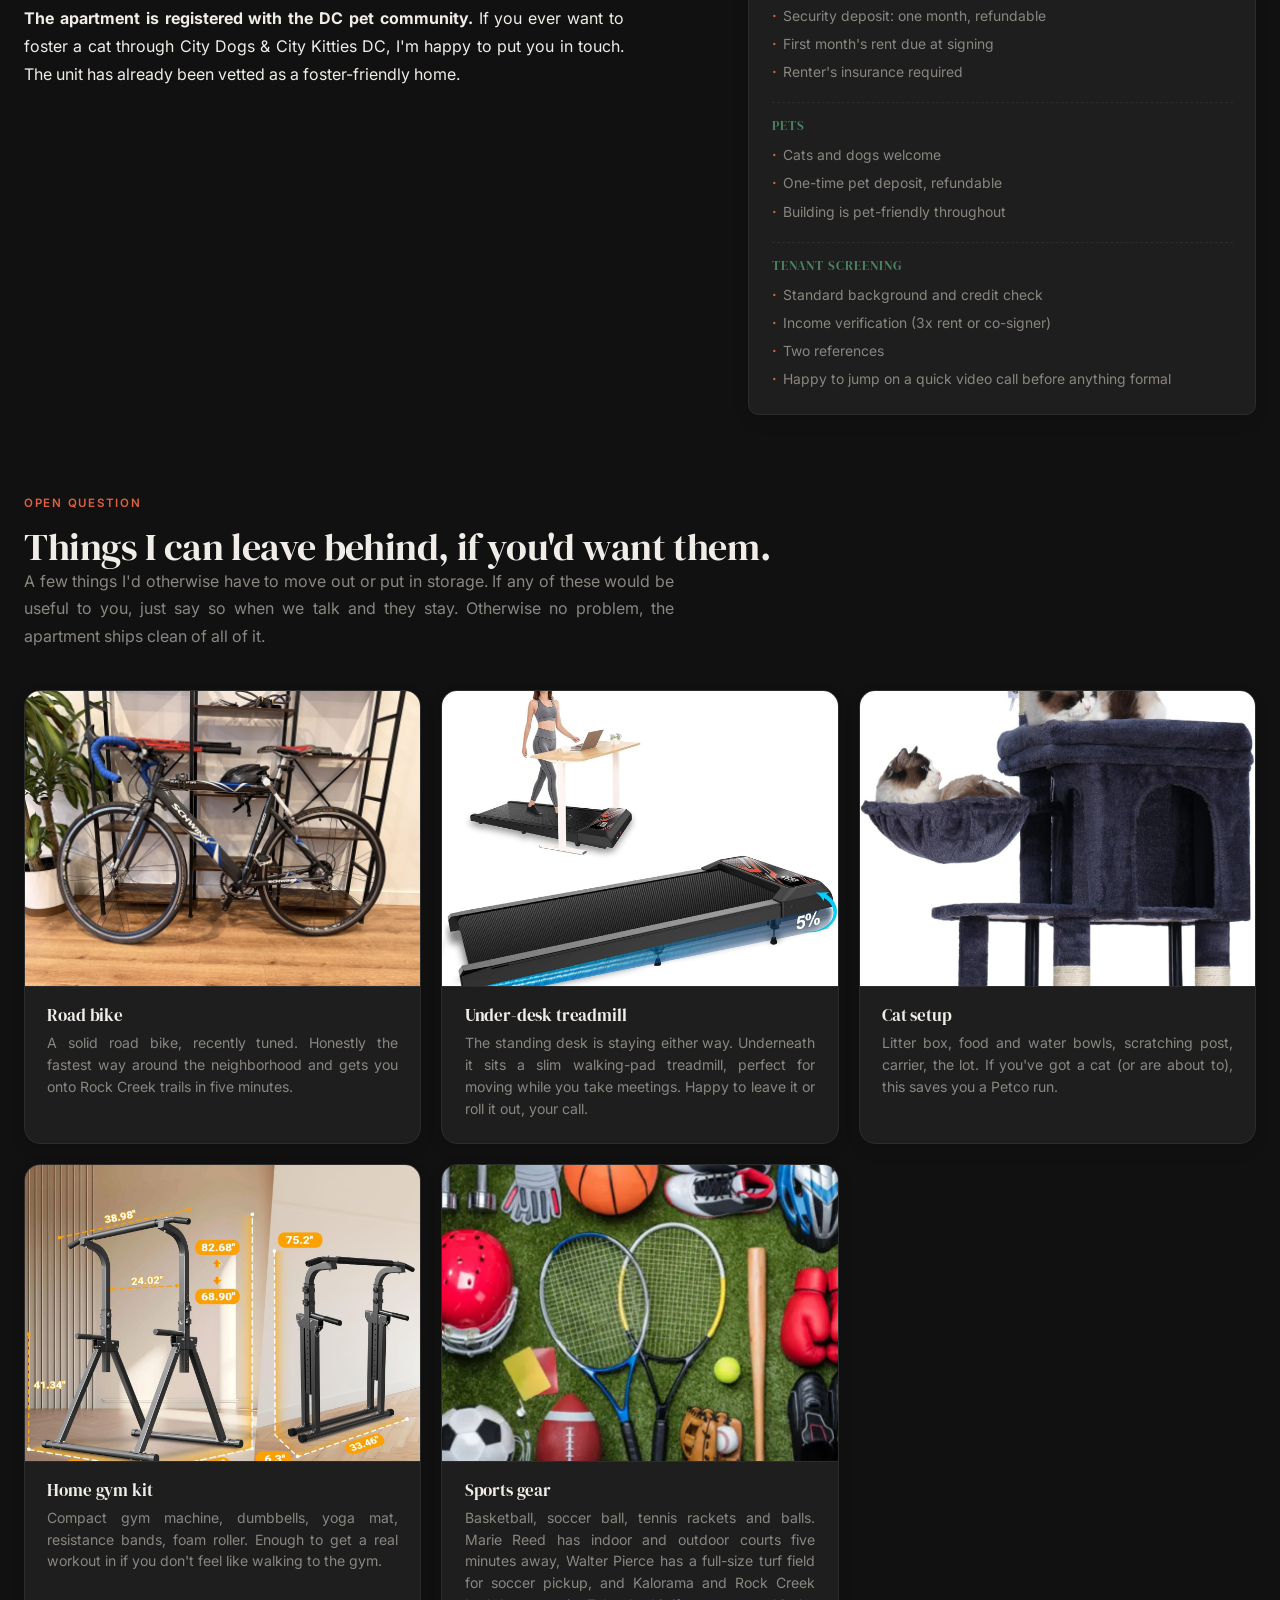
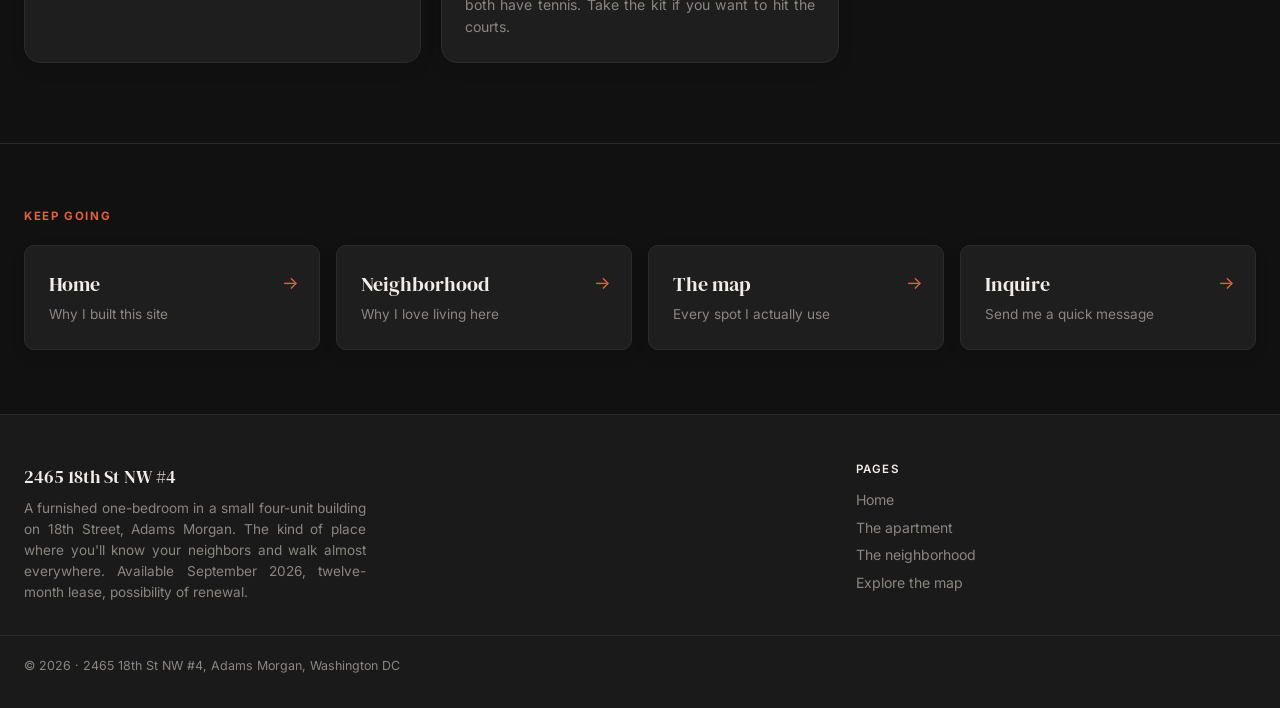
==== commit b8c4a309: "final" ====
--- a/apartment.html
+++ b/apartment.html
@@ -341,7 +341,7 @@
         <div class="lease-block">
           <h4>Rent and deposit</h4>
           <ul>
-            <li>Rent: <strong style="color: var(--ink);">$2,900 / month</strong></li>
+            <li>Rent: <strong style="color: var(--ink);">$2,800 / month</strong> <span style="font-size: .82em; color: var(--muted);">($2,550 base + $250 utilities allowance covering electricity, internet, gas, water, sewer, trash; all utilities in the landlord's name)</span></li>
             <li>Security deposit: one month, refundable</li>
             <li>First month's rent due at signing</li>
             <li>Renter's insurance required</li>
@@ -556,10 +556,10 @@
 // Quick facts strip
 (function() {
   const facts = [
-    { k: 'Rent', v: '$2,900 / mo' },
+    { k: 'Rent', v: '$2,800 / mo' },
+    { k: 'Bills incl.', v: 'Everything' },
     { k: 'Lease', v: '12 months' },
     { k: 'Available', v: 'Sep 1, 2026' },
-    { k: 'Through', v: 'Aug 31, 2027' },
     { k: 'Furnished', v: 'Yes' },
     { k: 'Pets', v: 'Cats & dogs OK' },
   ];
@@ -578,8 +578,7 @@
     { label: 'Building',   value: 'Brick condo, 1900' },
     { label: 'Heat / AC',  value: 'Central A/C + forced air' },
     { label: 'Laundry',    value: 'In-unit washer/dryer' },
-    { label: 'Utilities',  value: 'Gas, water & trash incl.' },
-    { label: 'Bills incl.', value: 'Internet + electricity' },
+    { label: 'Bills incl.', value: 'Everything (gas, water, trash, electricity, internet)' },
     { label: 'Walk score', value: '99 / 100' },
   ];
   document.getElementById('features').innerHTML = features.map(f =>
